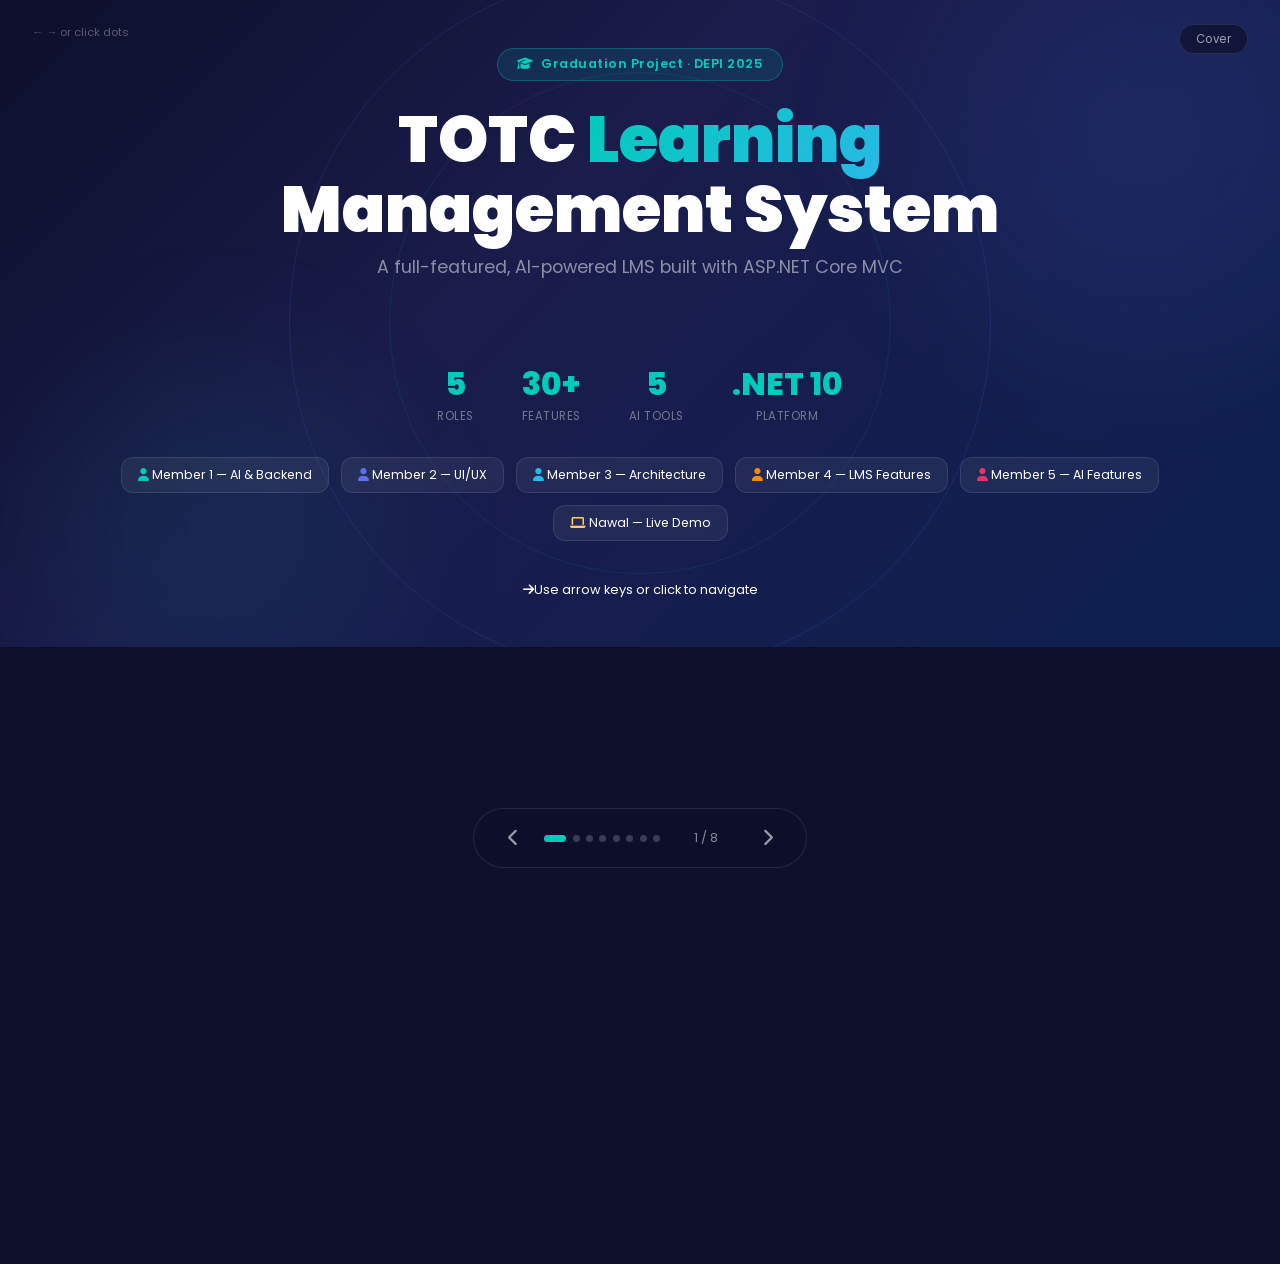
==== index.html @ dea3a1cc "renamed to index" ====
<!DOCTYPE html>
<html lang="en">

<head>
  <meta charset="UTF-8" />
  <meta name="viewport" content="width=device-width,initial-scale=1" />
  <title>TOTC LMS — Project Presentation</title>
  <link href="https://fonts.googleapis.com/css2?family=Poppins:wght@300;400;500;600;700;800;900&display=swap"
    rel="stylesheet" />
  <link rel="stylesheet" href="https://cdnjs.cloudflare.com/ajax/libs/font-awesome/6.5.0/css/all.min.css" />
  <link rel="stylesheet" href="./styles.css">
</head>

<body>

  <!-- Hint -->
  <div id="hint">← → or click dots</div>

  <!-- Slide label -->
  <div class="slide-label" id="slideLabel">Cover</div>

  <!-- Navigation -->
  <div id="nav">
    <button class="nav-btn" onclick="prev()"><i class="fas fa-chevron-left"></i></button>
    <div class="dot-nav" id="dots"></div>
    <span id="slideCounter">1 / 8</span>
    <button class="nav-btn" onclick="next()"><i class="fas fa-chevron-right"></i></button>
  </div>

  <!-- ════════════════════════════════════════════════════════════
     SLIDES
════════════════════════════════════════════════════════════ -->
  <div id="slides">

    <!-- ── SLIDE 0: COVER ── -->
    <div class="slide s-cover active" data-label="Cover">
      <div class="orb" style="width:400px;height:400px;background:rgba(91,114,238,.12);top:-10%;right:-5%"></div>
      <div class="orb" style="width:300px;height:300px;background:rgba(0,203,184,.08);bottom:-5%;left:5%"></div>
      <div style="position:relative;z-index:1;display:flex;flex-direction:column;align-items:center;padding:3rem">
        <div class="cover-badge anim"><i class="fas fa-graduation-cap"></i> Graduation Project · DEPI 2025</div>
        <div class="cover-title anim">TOTC <span>Learning</span><br>Management System</div>
        <div class="cover-sub anim">A full-featured, AI-powered LMS built with ASP.NET Core MVC</div>
        <div class="cover-stats anim">
          <div class="text-center">
            <div class="cstat-num">5</div>
            <div class="cstat-lbl">Roles</div>
          </div>
          <div class="text-center">
            <div class="cstat-num">30+</div>
            <div class="cstat-lbl">Features</div>
          </div>
          <div class="text-center">
            <div class="cstat-num">5</div>
            <div class="cstat-lbl">AI Tools</div>
          </div>
          <div class="text-center">
            <div class="cstat-num">.NET 10</div>
            <div class="cstat-lbl">Platform</div>
          </div>
        </div>
        <div class="cover-team anim" style="margin-top:2rem">
          <div class="team-pill"><i class="fas fa-user c-sec me-1"></i> Member 1 — AI & Backend</div>
          <div class="team-pill"><i class="fas fa-user c-pur me-1"></i> Member 2 — UI/UX</div>
          <div class="team-pill"><i class="fas fa-user c-blu me-1"></i> Member 3 — Architecture</div>
          <div class="team-pill"><i class="fas fa-user c-ora me-1"></i> Member 4 — LMS Features</div>
          <div class="team-pill"><i class="fas fa-user c-pink me-1"></i> Member 5 — AI Features</div>
          <div class="team-pill"><i class="fas fa-laptop c-yel me-1"></i> Nawal — Live Demo</div>
        </div>
        <div style="margin-top:2.5rem;display:flex;gap:1rem;align-items:center;opacity:.4;font-size:.8rem" class="anim">
          <span><i class="fas fa-arrow-right me-1"></i>Use arrow keys or click to navigate</span>
        </div>
      </div>
    </div>

    <!-- ── SLIDE 1: INTRODUCTION ── -->
    <div class="slide bg-s1" data-label="1 · Introduction">
      <div class="slide-inner">
        <div class="slide-header anim">
          <div class="slide-num">01</div>
          <div>
            <div class="slide-title">Introduction & Project Idea</div>
            <div style="font-size:.78rem;color:rgba(255,255,255,.4)">Problem · Goals · Users</div>
          </div>
          <div class="presenter-chip">Presenter: <span>Team Member 1</span></div>
        </div>

        <div class="g3-1" style="flex:1;align-items:start">
          <div style="display:flex;flex-direction:column;gap:1rem">
            <div class="card anim" style="border-left:3px solid var(--pink)">
              <div class="card-icon bg-pink"><i class="fas fa-exclamation-triangle c-pink"></i></div>
              <div class="card-title">The Problem</div>
              <div class="card-text">Schools lacked a unified platform connecting students, instructors, parents, and
                admins. Progress was tracked manually, communication was fragmented, and parents had no visibility.
              </div>
            </div>
            <div class="card anim" style="border-left:3px solid var(--secondary)">
              <div class="card-icon bg-sec"><i class="fas fa-lightbulb c-sec"></i></div>
              <div class="card-title">Our Solution — TOTC LMS</div>
              <div class="card-text">A full-featured LMS with 5 role-based dashboards, AI-powered tools, automated
                reporting, and real-time notifications — all in one platform.</div>
            </div>
            <div class="card anim" style="border-left:3px solid var(--purple)">
              <div class="card-icon bg-pur"><i class="fas fa-bullseye c-pur"></i></div>
              <div class="card-title">System Goals</div>
              <div class="card-text">Streamline course management · Enable AI-assisted learning · Keep parents informed
                · Automate weekly reports · Provide role-specific dashboards</div>
            </div>
          </div>
          <div style="display:flex;flex-direction:column;gap:.8rem">
            <div
              style="font-size:.82rem;font-weight:700;color:rgba(255,255,255,.5);text-transform:uppercase;letter-spacing:.5px;margin-bottom:.2rem"
              class="anim">System Roles</div>
            <div class="card anim" style="display:flex;align-items:center;gap:1rem;">
              <div
                style="width:42px;height:42px;border-radius:12px;background:rgba(225,52,104,.12);display:flex;align-items:center;justify-content:center;flex-shrink:0">
                <i class="fas fa-crown c-pink"></i>
              </div>
              <div>
                <div style="font-weight:700;font-size:.85rem">SuperAdmin</div>
                <div class="card-text" style="margin-top:2px">Full system control · User management · Configuration
                </div>
              </div>
            </div>
            <div class="card anim" style="display:flex;align-items:center;gap:1rem;">
              <div
                style="width:42px;height:42px;border-radius:12px;background:rgba(244,140,6,.12);display:flex;align-items:center;justify-content:center;flex-shrink:0">
                <i class="fas fa-user-shield c-ora"></i>
              </div>
              <div>
                <div style="font-weight:700;font-size:.85rem">Admin</div>
                <div class="card-text" style="margin-top:2px">Monitor activity · Manage users · Announce · Support
                  tickets</div>
              </div>
            </div>
            <div class="card anim" style="display:flex;align-items:center;gap:1rem;">
              <div
                style="width:42px;height:42px;border-radius:12px;background:rgba(91,114,238,.12);display:flex;align-items:center;justify-content:center;flex-shrink:0">
                <i class="fas fa-chalkboard-teacher c-pur"></i>
              </div>
              <div>
                <div style="font-weight:700;font-size:.85rem">Instructor</div>
                <div class="card-text" style="margin-top:2px">Create exams · Grade assignments · AI exam generator</div>
              </div>
            </div>
            <div class="card anim" style="display:flex;align-items:center;gap:1rem;">
              <div
                style="width:42px;height:42px;border-radius:12px;background:rgba(0,203,184,.12);display:flex;align-items:center;justify-content:center;flex-shrink:0">
                <i class="fas fa-user-graduate c-sec"></i>
              </div>
              <div>
                <div style="font-weight:700;font-size:.85rem">Student</div>
                <div class="card-text" style="margin-top:2px">Take exams · Submit assignments · AI chatbot · Study
                  planner</div>
              </div>
            </div>
            <div class="card anim" style="display:flex;align-items:center;gap:1rem;">
              <div
                style="width:42px;height:42px;border-radius:12px;background:rgba(41,185,231,.12);display:flex;align-items:center;justify-content:center;flex-shrink:0">
                <i class="fas fa-user-friends c-blu"></i>
              </div>
              <div>
                <div style="font-weight:700;font-size:.85rem">Parent</div>
                <div class="card-text" style="margin-top:2px">Monitor children · Weekly AI reports · View grades</div>
              </div>
            </div>
          </div>
        </div>
      </div>
    </div>

    <!-- ── SLIDE 2: FRONTEND & UI ── -->
    <div class="slide bg-s2" data-label="2 · Frontend & UI">
      <div class="slide-inner">
        <div class="slide-header anim">
          <div class="slide-num">02</div>
          <div>
            <div class="slide-title">Frontend & UI/UX</div>
            <div style="font-size:.78rem;color:rgba(255,255,255,.4)">Design System · Responsive · Animations</div>
          </div>
          <div class="presenter-chip">Presenter: <span>Team Member 2</span></div>
        </div>
        <div class="g3" style="flex:1;align-content:start">
          <!-- Color palette -->
          <div class="card anim">
            <div style="font-size:.78rem;font-weight:700;margin-bottom:.8rem;color:rgba(255,255,255,.6)">🎨 Color
              Palette</div>
            <div style="display:flex;flex-direction:column;gap:.4rem">
              <div style="display:flex;align-items:center;gap:.6rem">
                <div style="width:28px;height:28px;border-radius:7px;background:#2F327D"></div><span
                  style="font-size:.72rem">#2F327D — Primary</span>
              </div>
              <div style="display:flex;align-items:center;gap:.6rem">
                <div style="width:28px;height:28px;border-radius:7px;background:#00CBB8"></div><span
                  style="font-size:.72rem">#00CBB8 — Secondary</span>
              </div>
              <div style="display:flex;align-items:center;gap:.6rem">
                <div style="width:28px;height:28px;border-radius:7px;background:#5B72EE"></div><span
                  style="font-size:.72rem">#5B72EE — Purple</span>
              </div>
              <div style="display:flex;align-items:center;gap:.6rem">
                <div style="width:28px;height:28px;border-radius:7px;background:#E13468"></div><span
                  style="font-size:.72rem">#E13468 — Pink/Alert</span>
              </div>
              <div style="display:flex;align-items:center;gap:.6rem">
                <div style="width:28px;height:28px;border-radius:7px;background:#F48C06"></div><span
                  style="font-size:.72rem">#F48C06 — Orange</span>
              </div>
            </div>
          </div>
          <!-- Typography & Stack -->
          <div class="card anim">
            <div style="font-size:.78rem;font-weight:700;margin-bottom:.8rem;color:rgba(255,255,255,.6)">🔤 Typography &
              Stack</div>
            <div style="font-size:1.3rem;font-weight:800;margin-bottom:.5rem">Poppins</div>
            <div style="font-size:.72rem;color:rgba(255,255,255,.4);margin-bottom:1rem">300 · 400 · 600 · 700 · 800
            </div>
            <div style="display:flex;flex-wrap:wrap;gap:.4rem">
              <span
                style="background:rgba(91,114,238,.15);border:1px solid rgba(91,114,238,.3);border-radius:6px;padding:2px 8px;font-size:.68rem">Bootstrap
                5.3</span>
              <span
                style="background:rgba(0,203,184,.1);border:1px solid rgba(0,203,184,.2);border-radius:6px;padding:2px 8px;font-size:.68rem">Font
                Awesome 6</span>
              <span
                style="background:rgba(244,140,6,.1);border:1px solid rgba(244,140,6,.2);border-radius:6px;padding:2px 8px;font-size:.68rem">Chart.js</span>
              <span
                style="background:rgba(255,255,255,.06);border:1px solid rgba(255,255,255,.1);border-radius:6px;padding:2px 8px;font-size:.68rem">Razor
                Views</span>
              <span
                style="background:rgba(41,185,231,.1);border:1px solid rgba(41,185,231,.2);border-radius:6px;padding:2px 8px;font-size:.68rem">CSS
                Animations</span>
              <span
                style="background:rgba(225,52,104,.1);border:1px solid rgba(225,52,104,.2);border-radius:6px;padding:2px 8px;font-size:.68fn">IntersectionObserver</span>
            </div>
          </div>
          <!-- Pages -->
          <div class="card anim">
            <div style="font-size:.78rem;font-weight:700;margin-bottom:.8rem;color:rgba(255,255,255,.6)">📄 Public Pages
            </div>
            <div class="timeline">
              <div class="tl-item">
                <div class="tl-dot" style="background:var(--secondary);border-color:var(--secondary)"></div>
                <div class="tl-title" style="font-size:.78rem">Home Page</div>
                <div class="tl-text">Hero · Stats · Features · FAQ · Contact form</div>
              </div>
              <div class="tl-item">
                <div class="tl-dot" style="background:var(--purple);border-color:var(--purple)"></div>
                <div class="tl-title" style="font-size:.78rem">About Page</div>
                <div class="tl-text">Mission · Vision · Timeline · Services</div>
              </div>
              <div class="tl-item">
                <div class="tl-dot" style="background:var(--blue);border-color:var(--blue)"></div>
                <div class="tl-title" style="font-size:.78rem">Login / Register</div>
                <div class="tl-text">Forgot password · Role redirect</div>
              </div>
              <div class="tl-item" style="margin:0">
                <div class="tl-dot" style="background:var(--orange);border-color:var(--orange)"></div>
                <div class="tl-title" style="font-size:.78rem">5 Dashboards</div>
                <div class="tl-text">Per-role UI with sidebar + notifications</div>
              </div>
            </div>
          </div>
          <!-- Dashboard mockup -->
          <div class="card anim" style="grid-column:1/3">
            <div style="font-size:.78rem;font-weight:700;margin-bottom:.8rem;color:rgba(255,255,255,.6)">🖥️ Dashboard
              Components</div>
            <div style="display:flex;gap:.6rem;flex-wrap:wrap">
              <div class="dash-mock" style="width:220px">
                <div class="dash-mock-bar">
                  <div class="dash-dot" style="background:#E13468"></div>
                  <div class="dash-dot" style="background:#F48C06"></div>
                  <div class="dash-dot" style="background:#00CBB8"></div><span style="margin-left:.4rem">Student
                    Dashboard</span>
                </div>
                <div class="dash-body">
                  <div class="dash-sidebar">
                    <div class="dash-sitem act">🏠 Home</div>
                    <div class="dash-sitem">📚 Courses</div>
                    <div class="dash-sitem">📝 Exams</div>
                    <div class="dash-sitem">📋 Tasks</div>
                    <div class="dash-sitem">🤖 AI</div>
                  </div>
                  <div style="display:flex;flex-direction:column;gap:.4rem">
                    <div
                      style="background:linear-gradient(135deg,rgba(0,203,184,.2),rgba(41,185,231,.1));border-radius:7px;padding:.4rem .5rem">
                      <div style="font-size:.58rem;color:rgba(255,255,255,.5)">Overall Score</div>
                      <div style="font-size:.9rem;font-weight:800;color:var(--secondary)">78%</div>
                      <div class="prog-bar-wrap" style="margin-top:.3rem">
                        <div class="prog-bar" style="width:78%;background:var(--secondary)"></div>
                      </div>
                    </div>
                    <div style="display:grid;grid-template-columns:1fr 1fr;gap:.3rem">
                      <div style="background:rgba(91,114,238,.12);border-radius:6px;padding:.3rem;text-align:center">
                        <div style="font-size:.75rem;font-weight:700">3</div>
                        <div style="font-size:.52rem;color:rgba(255,255,255,.4)">Courses</div>
                      </div>
                      <div style="background:rgba(244,140,6,.1);border-radius:6px;padding:.3rem;text-align:center">
                        <div style="font-size:.75rem;font-weight:700">2</div>
                        <div style="font-size:.52rem;color:rgba(255,255,255,.4)">Due Soon</div>
                      </div>
                    </div>
                  </div>
                </div>
              </div>
              <div style="flex:1;display:flex;flex-direction:column;gap:.5rem;justify-content:center">
                <div style="font-size:.75rem;font-weight:600;margin-bottom:.3rem">Key UI Features</div>
                <div style="display:grid;grid-template-columns:1fr 1fr;gap:.4rem">
                  <div style="display:flex;align-items:center;gap:.4rem;font-size:.7rem"><i
                      class="fas fa-check-circle c-sec"></i> Notification Bell</div>
                  <div style="display:flex;align-items:center;gap:.4rem;font-size:.7rem"><i
                      class="fas fa-check-circle c-sec"></i> RTL Arabic Support</div>
                  <div style="display:flex;align-items:center;gap:.4rem;font-size:.7rem"><i
                      class="fas fa-check-circle c-sec"></i> Scroll Animations</div>
                  <div style="display:flex;align-items:center;gap:.4rem;font-size:.7rem"><i
                      class="fas fa-check-circle c-sec"></i> Mobile Responsive</div>
                  <div style="display:flex;align-items:center;gap:.4rem;font-size:.7rem"><i
                      class="fas fa-check-circle c-sec"></i> Counter Animations</div>
                  <div style="display:flex;align-items:center;gap:.4rem;font-size:.7rem"><i
                      class="fas fa-check-circle c-sec"></i> Bootstrap Modals</div>
                  <div style="display:flex;align-items:center;gap:.4rem;font-size:.7rem"><i
                      class="fas fa-check-circle c-sec"></i> Progress Bars</div>
                  <div style="display:flex;align-items:center;gap:.4rem;font-size:.7rem"><i
                      class="fas fa-check-circle c-sec"></i> Role-aware Layouts</div>
                </div>
              </div>
            </div>
          </div>
          <!-- Responsive -->
          <div class="card anim">
            <div style="font-size:.78rem;font-weight:700;margin-bottom:.6rem;color:rgba(255,255,255,.6)">📱 Responsive
              Design</div>
            <div style="display:flex;gap:.8rem;align-items:flex-end">
              <div style="text-align:center">
                <div
                  style="width:35px;height:60px;border:1.5px solid rgba(255,255,255,.2);border-radius:6px;margin:0 auto .3rem;background:rgba(255,255,255,.04)">
                </div>
                <div style="font-size:.65rem;color:rgba(255,255,255,.4)">Mobile</div>
              </div>
              <div style="text-align:center">
                <div
                  style="width:55px;height:42px;border:1.5px solid rgba(0,203,184,.4);border-radius:5px;margin:0 auto .3rem;background:rgba(0,203,184,.06)">
                </div>
                <div style="font-size:.65rem;color:var(--secondary)">Tablet ✓</div>
              </div>
              <div style="text-align:center">
                <div
                  style="width:80px;height:30px;border:1.5px solid rgba(91,114,238,.4);border-radius:4px;margin:0 auto .3rem;background:rgba(91,114,238,.06)">
                </div>
                <div style="font-size:.65rem;color:var(--purple)">Desktop ✓</div>
              </div>
              <div style="text-align:center">
                <div
                  style="width:95px;height:25px;border:1.5px solid rgba(244,140,6,.4);border-radius:4px;margin:0 auto .3rem;background:rgba(244,140,6,.06)">
                </div>
                <div style="font-size:.65rem;color:var(--orange)">Projector ✓</div>
              </div>
            </div>
          </div>
        </div>
      </div>
    </div>

    <!-- ── SLIDE 3: ARCHITECTURE ── -->
    <div class="slide bg-s3" data-label="3 · Architecture">
      <div class="slide-inner">
        <div class="slide-header anim">
          <div class="slide-num">03</div>
          <div>
            <div class="slide-title">Backend & MVC Architecture</div>
            <div style="font-size:.78rem;color:rgba(255,255,255,.4)">ASP.NET Core · Areas · Repositories · Auth</div>
          </div>
          <div class="presenter-chip">Presenter: <span>Team Member 3</span></div>
        </div>
        <div class="g3" style="flex:1;align-content:start;gap:.8rem">
          <!-- Tech stack -->
          <div class="card anim">
            <div style="font-size:.78rem;font-weight:700;margin-bottom:.8rem;color:rgba(255,255,255,.6)">⚙️ Technology
              Stack</div>
            <div style="display:flex;flex-direction:column;gap:.45rem">
              <div style="display:flex;justify-content:space-between;align-items:center;font-size:.75rem"><span><i
                    class="fas fa-code c-pur me-1"></i> ASP.NET Core MVC</span><span
                  style="color:var(--secondary);font-weight:700">.NET 10</span></div>
              <div style="display:flex;justify-content:space-between;align-items:center;font-size:.75rem"><span><i
                    class="fas fa-database c-blu me-1"></i> SQL Server + EF Core</span><span
                  style="color:var(--secondary);font-weight:700">Code First</span></div>
              <div style="display:flex;justify-content:space-between;align-items:center;font-size:.75rem"><span><i
                    class="fas fa-leaf c-sec me-1"></i> MongoDB Atlas</span><span
                  style="color:var(--secondary);font-weight:700">AI Storage</span></div>
              <div style="display:flex;justify-content:space-between;align-items:center;font-size:.75rem"><span><i
                    class="fas fa-user-lock c-pink me-1"></i> ASP.NET Identity</span><span
                  style="color:var(--secondary);font-weight:700">Auth</span></div>
              <div style="display:flex;justify-content:space-between;align-items:center;font-size:.75rem"><span><i
                    class="fas fa-envelope c-ora me-1"></i> MailKit (Gmail)</span><span
                  style="color:var(--secondary);font-weight:700">SMTP</span></div>
              <div style="display:flex;justify-content:space-between;align-items:center;font-size:.75rem"><span><i
                    class="fas fa-robot c-sec me-1"></i> GitHub Models</span><span
                  style="color:var(--secondary);font-weight:700">GPT-4o-mini</span></div>
              <div style="display:flex;justify-content:space-between;align-items:center;font-size:.75rem"><span><i
                    class="fas fa-project-diagram c-pur me-1"></i> n8n Automation</span><span
                  style="color:var(--secondary);font-weight:700">Workflows</span></div>
            </div>
          </div>
          <!-- Areas structure -->
          <div class="card anim">
            <div style="font-size:.78rem;font-weight:700;margin-bottom:.8rem;color:rgba(255,255,255,.6)">📁 Areas
              Structure</div>
            <div class="code-block" style="font-size:.66rem">
              <span class="code-class">LMSProject/</span>
              ├── <span class="code-keyword">Areas/</span>
              │ ├── <span class="code-class">Admin/</span> Controllers · Views · VMs
              │ ├── <span class="code-class">Instructor/</span> Controllers · Views · VMs
              │ ├── <span class="code-class">Student/</span> Controllers · Views · VMs
              │ ├── <span class="code-class">Parent/</span> Controllers · Views · VMs
              │ └── <span class="code-class">SuperAdmin/</span> Controllers · Views · VMs
              ├── <span class="code-keyword">AI/Services/</span>
              │ ├── GithubAiService.cs
              │ ├── AiChatService.cs
              │ └── WeeklyReportService.cs
              ├── <span class="code-keyword">MLSCore/</span> Models · Interfaces
              └── <span class="code-keyword">MLSEF/</span> DbContext · Repositories
            </div>
          </div>
          <!-- Pattern -->
          <div class="card anim">
            <div style="font-size:.78rem;font-weight:700;margin-bottom:.8rem;color:rgba(255,255,255,.6)">🏗️ Design
              Patterns</div>
            <div style="display:flex;flex-direction:column;gap:.5rem">
              <div class="flow-row">
                <div class="flow-node" style="background:rgba(91,114,238,.15);border-color:rgba(91,114,238,.3)">
                  Controller</div>
                <div class="flow-arrow">→</div>
                <div class="flow-node">Unit of Work</div>
                <div class="flow-arrow">→</div>
                <div class="flow-node" style="background:rgba(0,203,184,.1);border-color:rgba(0,203,184,.25)">Repository
                </div>
                <div class="flow-arrow">→</div>
                <div class="flow-node">DB</div>
              </div>
              <div style="font-size:.72rem;color:rgba(255,255,255,.4);margin:.3rem 0">Architecture Layers:</div>
              <div style="display:grid;grid-template-columns:1fr 1fr;gap:.4rem">
                <div style="background:rgba(255,255,255,.04);border-radius:8px;padding:.4rem .6rem;font-size:.7rem"><i
                    class="fas fa-layer-group c-pur me-1"></i> Repository Pattern</div>
                <div style="background:rgba(255,255,255,.04);border-radius:8px;padding:.4rem .6rem;font-size:.7rem"><i
                    class="fas fa-sync c-sec me-1"></i> Unit of Work</div>
                <div style="background:rgba(255,255,255,.04);border-radius:8px;padding:.4rem .6rem;font-size:.7rem"><i
                    class="fas fa-exchange-alt c-blu me-1"></i> AutoMapper</div>
                <div style="background:rgba(255,255,255,.04);border-radius:8px;padding:.4rem .6rem;font-size:.7rem"><i
                    class="fas fa-bolt c-ora me-1"></i> Dependency Injection</div>
              </div>
            </div>
          </div>
          <!-- Auth flow -->
          <div class="card anim" style="grid-column:1/3">
            <div style="font-size:.78rem;font-weight:700;margin-bottom:.7rem;color:rgba(255,255,255,.6)">🔐
              Authentication & Authorization Flow</div>
            <div class="flow-row" style="gap:.6rem">
              <div class="flow-node" style="background:rgba(225,52,104,.1);border-color:rgba(225,52,104,.25)"><i
                  class="fas fa-user me-1 c-pink"></i>User Login</div>
              <div class="flow-arrow"><i class="fas fa-arrow-right"></i></div>
              <div class="flow-node"><i class="fas fa-check me-1 c-sec"></i>Identity Auth</div>
              <div class="flow-arrow"><i class="fas fa-arrow-right"></i></div>
              <div class="flow-node" style="background:rgba(91,114,238,.1);border-color:rgba(91,114,238,.25)"><i
                  class="fas fa-tag me-1 c-pur"></i>Role Assigned</div>
              <div class="flow-arrow"><i class="fas fa-arrow-right"></i></div>
              <div class="flow-node" style="background:rgba(0,203,184,.1);border-color:rgba(0,203,184,.25)"><i
                  class="fas fa-door-open me-1 c-sec"></i>Dashboard Redirect</div>
              <div class="flow-arrow"><i class="fas fa-arrow-right"></i></div>
              <div class="flow-node"><i class="fas fa-shield-alt me-1 c-ora"></i>[Authorize(Roles)]</div>
            </div>
            <div style="margin-top:.8rem;display:flex;gap:.5rem;flex-wrap:wrap">
              <span style="font-size:.7rem;color:rgba(255,255,255,.4)">Protected by:</span>
              <span class="role-badge bg-pink" style="font-size:.65rem"><i
                  class="fas fa-crown c-pink me-1"></i>SuperAdmin</span>
              <span class="role-badge bg-ora" style="font-size:.65rem"><i
                  class="fas fa-user-shield c-ora me-1"></i>Admin</span>
              <span class="role-badge bg-pur" style="font-size:.65rem"><i
                  class="fas fa-chalkboard-teacher c-pur me-1"></i>Instructor</span>
              <span class="role-badge bg-sec" style="font-size:.65rem"><i
                  class="fas fa-graduation-cap c-sec me-1"></i>Student</span>
              <span class="role-badge bg-blu" style="font-size:.65rem"><i
                  class="fas fa-user-friends c-blu me-1"></i>Parent</span>
            </div>
          </div>
          <!-- DB -->
          <div class="card anim">
            <div style="font-size:.78rem;font-weight:700;margin-bottom:.7rem;color:rgba(255,255,255,.6)">🗄️ Key DB
              Entities</div>
            <div style="display:grid;grid-template-columns:1fr 1fr;gap:.35rem">
              <div style="font-size:.68rem;padding:.25rem .5rem;background:rgba(255,255,255,.04);border-radius:6px">
                TbStudent</div>
              <div style="font-size:.68rem;padding:.25rem .5rem;background:rgba(255,255,255,.04);border-radius:6px">
                TbCourse</div>
              <div style="font-size:.68rem;padding:.25rem .5rem;background:rgba(255,255,255,.04);border-radius:6px">
                TbTest / TbQuestion</div>
              <div style="font-size:.68rem;padding:.25rem .5rem;background:rgba(255,255,255,.04);border-radius:6px">
                TbAssignment</div>
              <div style="font-size:.68rem;padding:.25rem .5rem;background:rgba(255,255,255,.04);border-radius:6px">
                TbTicket</div>
              <div style="font-size:.68rem;padding:.25rem .5rem;background:rgba(255,255,255,.04);border-radius:6px">
                TbParent</div>
              <div style="font-size:.68rem;padding:.25rem .5rem;background:rgba(255,255,255,.04);border-radius:6px">
                TbContactForm</div>
              <div style="font-size:.68rem;padding:.25rem .5rem;background:rgba(255,255,255,.04);border-radius:6px">
                TbAnnouncement</div>
            </div>
          </div>
        </div>
      </div>
    </div>

    <!-- ── SLIDE 4: CORE FEATURES ── -->
    <div class="slide bg-s4" data-label="4 · Core Features">
      <div class="slide-inner">
        <div class="slide-header anim">
          <div class="slide-num">04</div>
          <div>
            <div class="slide-title">Core LMS Features</div>
            <div style="font-size:.78rem;color:rgba(255,255,255,.4)">Courses · Exams · Assignments · Tickets ·
              Notifications</div>
          </div>
          <div class="presenter-chip">Presenter: <span>Team Member 4</span></div>
        </div>
        <div style="flex:1;display:grid;grid-template-columns:1.2fr 1fr;gap:1rem;align-content:start">
          <div style="display:flex;flex-direction:column;gap:.7rem">
            <div class="g2 anim">
              <div class="card" style="border-top:3px solid var(--secondary)">
                <div class="card-icon bg-sec"><i class="fas fa-book-open c-sec"></i></div>
                <div class="card-title">Course Management</div>
                <div class="card-text">Create courses · Assign instructors · Enroll students · Upload materials
                  (PDF/video/docs)</div>
              </div>
              <div class="card" style="border-top:3px solid var(--purple)">
                <div class="card-icon bg-pur"><i class="fas fa-file-alt c-pur"></i></div>
                <div class="card-title">Exam System</div>
                <div class="card-text">Timed MCQ + text exams · Auto-grading · Tab-lock · Randomized questions · Instant
                  results</div>
              </div>
              <div class="card" style="border-top:3px solid var(--orange)">
                <div class="card-icon bg-ora"><i class="fas fa-tasks c-ora"></i></div>
                <div class="card-title">Assignments</div>
                <div class="card-text">File & text submissions · Late tracking · Instructor grading · Score & feedback
                </div>
              </div>
              <div class="card" style="border-top:3px solid var(--blue)">
                <div class="card-icon bg-blu"><i class="fas fa-bell c-blu"></i></div>
                <div class="card-title">Notifications</div>
                <div class="card-text">Real-time bell · Role-aware · Unread badges · Sidebar counters per section</div>
              </div>
            </div>
            <div class="card anim" style="border-left:3px solid var(--pink)">
              <div style="font-size:.78rem;font-weight:700;margin-bottom:.6rem;color:rgba(255,255,255,.6)">🎫 Ticketing
                System</div>
              <div class="flow-row">
                <div class="flow-node" style="background:rgba(0,203,184,.1)"><i class="fas fa-user c-sec me-1"></i>User
                  creates ticket</div>
                <div class="flow-arrow">→</div>
                <div class="flow-node"><i class="fas fa-user-shield c-ora me-1"></i>Admin reviews</div>
                <div class="flow-arrow">→</div>
                <div class="flow-node" style="background:rgba(225,52,104,.1)"><i
                    class="fas fa-forward c-pink me-1"></i>Escalate to SA</div>
                <div class="flow-arrow">→</div>
                <div class="flow-node" style="background:rgba(91,114,238,.1)"><i
                    class="fas fa-check c-pur me-1"></i>Resolved</div>
              </div>
            </div>
          </div>
          <div style="display:flex;flex-direction:column;gap:.7rem">
            <!-- Exam flow -->
            <div class="card anim">
              <div style="font-size:.78rem;font-weight:700;margin-bottom:.7rem;color:rgba(255,255,255,.6)">📝 Student
                Exam Flow</div>
              <div class="timeline">
                <div class="tl-item">
                  <div class="tl-dot" style="background:var(--secondary);border-color:var(--secondary)"></div>
                  <div class="tl-title" style="font-size:.75rem">Access exam from dashboard</div>
                </div>
                <div class="tl-item">
                  <div class="tl-dot" style="background:var(--purple);border-color:var(--purple)"></div>
                  <div class="tl-title" style="font-size:.75rem">Timer starts — tab lock enabled</div>
                </div>
                <div class="tl-item">
                  <div class="tl-dot" style="background:var(--blue);border-color:var(--blue)"></div>
                  <div class="tl-title" style="font-size:.75rem">Answer MCQ + text questions</div>
                </div>
                <div class="tl-item">
                  <div class="tl-dot" style="background:var(--orange);border-color:var(--orange)"></div>
                  <div class="tl-title" style="font-size:.75rem">Confirm submit (modal)</div>
                </div>
                <div class="tl-item" style="margin:0">
                  <div class="tl-dot" style="background:var(--secondary);border-color:var(--secondary)"></div>
                  <div class="tl-title" style="font-size:.75rem">Auto-graded · Result shown instantly</div>
                </div>
              </div>
            </div>
            <!-- Stats -->
            <div class="card anim">
              <div style="font-size:.78rem;font-weight:700;margin-bottom:.7rem;color:rgba(255,255,255,.6)">📊 Platform
                Statistics</div>
              <div class="g2" style="gap:.5rem">
                <div class="stat-card">
                  <div class="stat-num c-sec">5</div>
                  <div class="stat-lbl">Dashboards</div>
                </div>
                <div class="stat-card">
                  <div class="stat-num c-pur">30+</div>
                  <div class="stat-lbl">Features</div>
                </div>
                <div class="stat-card">
                  <div class="stat-num c-blu">15+</div>
                  <div class="stat-lbl">DB Tables</div>
                </div>
                <div class="stat-card">
                  <div class="stat-num c-ora">100%</div>
                  <div class="stat-lbl">Role Protected</div>
                </div>
              </div>
            </div>
            <!-- Parent monitoring -->
            <div class="card anim" style="border-left:3px solid var(--blue)">
              <div style="font-size:.78rem;font-weight:700;margin-bottom:.5rem;color:rgba(255,255,255,.6)">👨‍👩‍👧
                Parent Monitoring</div>
              <div style="font-size:.73rem;color:rgba(255,255,255,.5);line-height:1.7">
                <i class="fas fa-check c-sec me-1"></i>View children's scores & grades<br>
                <i class="fas fa-check c-sec me-1"></i>Track assignment submission status<br>
                <i class="fas fa-check c-sec me-1"></i>See upcoming deadlines<br>
                <i class="fas fa-check c-sec me-1"></i>Weekly AI-analyzed email report<br>
                <i class="fas fa-check c-sec me-1"></i>Submit support tickets
              </div>
            </div>
          </div>
        </div>
      </div>
    </div>

    <!-- ── SLIDE 5: AI FEATURES ── -->
    <div class="slide bg-s5" data-label="5 · AI Features">
      <div class="slide-inner">
        <div class="slide-header anim">
          <div class="slide-num">05</div>
          <div>
            <div class="slide-title">AI Features & Automations</div>
            <div style="font-size:.78rem;color:rgba(255,255,255,.4)">GPT-4o-mini · n8n · Mistral · MongoDB</div>
          </div>
          <div class="presenter-chip">Presenter: <span>Team Member 5</span></div>
        </div>
        <div class="g3" style="flex:1;align-content:start;gap:.8rem">
          <div class="card anim" style="border-top:3px solid var(--secondary)">
            <div class="card-icon bg-sec"><i class="fas fa-robot c-sec"></i></div>
            <div class="card-title">AI Study Planner</div>
            <div class="card-text">Fetches student's real enrolled courses, upcoming exams & pending assignments from
              DB. GPT-4o-mini generates a personalized 7-day plan. Never invents subjects.</div>
            <div style="margin-top:.6rem;font-size:.68rem;color:var(--secondary)">GitHub Models API · No file needed
            </div>
          </div>
          <div class="card anim" style="border-top:3px solid var(--purple)">
            <div class="card-icon bg-pur"><i class="fas fa-magic c-pur"></i></div>
            <div class="card-title">AI Exam Generator</div>
            <div class="card-text">Instructor uploads PDF/DOCX → n8n extracts text → Mistral AI generates MCQ +
              True/False questions with correct answers formatted cleanly.</div>
            <div style="margin-top:.6rem;font-size:.68rem;color:var(--purple)">n8n · Mistral Cloud · multipart/form-data
            </div>
          </div>
          <div class="card anim" style="border-top:3px solid var(--blue)">
            <div class="card-icon bg-blu"><i class="fas fa-comments c-blu"></i></div>
            <div class="card-title">AI Chatbot (RAG)</div>
            <div class="card-text">Student uploads study material → file sent to n8n webhook → Mistral AI answers
              questions based ONLY on the uploaded document context.</div>
            <div style="margin-top:.6rem;font-size:.68rem;color:var(--blue)">n8n · Extract from File · Per-request</div>
          </div>
          <!-- AI Architecture -->
          <div class="card anim" style="grid-column:1/3">
            <div style="font-size:.78rem;font-weight:700;margin-bottom:.8rem;color:rgba(255,255,255,.6)">🏗️ AI
              Architecture</div>
            <div style="display:flex;flex-direction:column;gap:.6rem">
              <div>
                <div style="font-size:.7rem;color:rgba(255,255,255,.4);margin-bottom:.3rem">Text-only features (Study
                  Planner, Parent Reports):</div>
                <div class="flow-row">
                  <div class="flow-node" style="background:rgba(0,203,184,.1)">LMS Controller</div>
                  <div class="flow-arrow">→</div>
                  <div class="flow-node">GithubAiService</div>
                  <div class="flow-arrow">→</div>
                  <div class="flow-node" style="background:rgba(91,114,238,.15)">GPT-4o-mini API</div>
                  <div class="flow-arrow">→</div>
                  <div class="flow-node" style="background:rgba(0,203,184,.1)">Response → View</div>
                </div>
              </div>
              <div>
                <div style="font-size:.7rem;color:rgba(255,255,255,.4);margin-bottom:.3rem">File-based features
                  (Chatbot, Exam Generator):</div>
                <div class="flow-row">
                  <div class="flow-node" style="background:rgba(225,52,104,.1)">Browser (file)</div>
                  <div class="flow-arrow">→</div>
                  <div class="flow-node">AiProxyController</div>
                  <div class="flow-arrow">→</div>
                  <div class="flow-node" style="background:rgba(244,140,6,.1)">n8n Webhook</div>
                  <div class="flow-arrow">→</div>
                  <div class="flow-node">Extract PDF</div>
                  <div class="flow-arrow">→</div>
                  <div class="flow-node" style="background:rgba(91,114,238,.15)">Mistral AI</div>
                  <div class="flow-arrow">→</div>
                  <div class="flow-node" style="background:rgba(0,203,184,.1)">Response</div>
                </div>
              </div>
            </div>
          </div>
          <!-- n8n + Parent report -->
          <div class="card anim">
            <div style="font-size:.78rem;font-weight:700;margin-bottom:.6rem;color:rgba(255,255,255,.6)">⚙️ n8n
              Automation</div>
            <div class="timeline">
              <div class="tl-item">
                <div class="tl-dot" style="background:var(--orange);border-color:var(--orange)"></div>
                <div class="tl-title" style="font-size:.73rem">Schedule — Every Friday 8AM</div>
              </div>
              <div class="tl-item">
                <div class="tl-dot" style="background:var(--secondary);border-color:var(--secondary)"></div>
                <div class="tl-title" style="font-size:.73rem">Trigger LMS → Send Reports</div>
              </div>
              <div class="tl-item">
                <div class="tl-dot" style="background:var(--purple);border-color:var(--purple)"></div>
                <div class="tl-title" style="font-size:.73rem">AI Analysis per Child</div>
              </div>
              <div class="tl-item" style="margin:0">
                <div class="tl-dot" style="background:var(--blue);border-color:var(--blue)"></div>
                <div class="tl-title" style="font-size:.73rem">Styled HTML Email → Parent</div>
              </div>
            </div>
          </div>
          <div class="card anim">
            <div style="font-size:.78rem;font-weight:700;margin-bottom:.6rem;color:rgba(255,255,255,.6)">📊 AI Parent
              Report</div>
            <div style="font-size:.73rem;color:rgba(255,255,255,.5);line-height:1.8">
              <i class="fas fa-check c-sec me-1"></i>Fetches real DB data (scores, assignments)<br>
              <i class="fas fa-check c-sec me-1"></i>Compares submitted vs published work<br>
              <i class="fas fa-check c-sec me-1"></i>AI writes plain-language summary<br>
              <i class="fas fa-check c-sec me-1"></i>Never flags issues if no work published<br>
              <i class="fas fa-check c-sec me-1"></i>Warm, supportive tone for parents
            </div>
          </div>
        </div>
      </div>
    </div>

    <!-- ── SLIDE 6: LIVE DEMO ── -->
    <div class="slide" style="background:linear-gradient(160deg,#0d0f2b,#0a1a0f)" data-label="6 · Live Demo">
      <div class="slide-inner">
        <div class="slide-header anim">
          <div class="slide-num"
            style="background:linear-gradient(135deg,var(--orange),var(--yellow));-webkit-background-clip:text;-webkit-text-fill-color:transparent">
            06</div>
          <div>
            <div class="slide-title">Live Demo & Testing</div>
            <div style="font-size:.78rem;color:rgba(255,255,255,.4)">Authentication · Workflows · AI · Real-time</div>
          </div>
          <div class="presenter-chip">Presenter: <span>Team Member 6</span></div>
        </div>
        <div class="g2" style="flex:1;align-content:start;gap:1rem">
          <div style="display:flex;flex-direction:column;gap:.75rem">
            <div class="card anim" style="border-left:3px solid var(--secondary)">
              <div style="font-size:.78rem;font-weight:700;margin-bottom:.6rem;color:rgba(255,255,255,.6)">🔐 Demo
                Sequence</div>
              <div class="timeline">
                <div class="tl-item">
                  <div class="tl-dot" style="background:var(--secondary);border-color:var(--secondary)"></div>
                  <div class="tl-title" style="font-size:.75rem">1. Login as SuperAdmin → user management</div>
                </div>
                <div class="tl-item">
                  <div class="tl-dot" style="background:var(--orange);border-color:var(--orange)"></div>
                  <div class="tl-title" style="font-size:.75rem">2. Login as Admin → course · announcements</div>
                </div>
                <div class="tl-item">
                  <div class="tl-dot" style="background:var(--purple);border-color:var(--purple)"></div>
                  <div class="tl-title" style="font-size:.75rem">3. Login as Instructor → AI exam generator</div>
                </div>
                <div class="tl-item">
                  <div class="tl-dot" style="background:var(--blue);border-color:var(--blue)"></div>
                  <div class="tl-title" style="font-size:.75rem">4. Login as Student → take exam + AI planner</div>
                </div>
                <div class="tl-item" style="margin:0">
                  <div class="tl-dot" style="background:var(--secondary);border-color:var(--secondary)"></div>
                  <div class="tl-title" style="font-size:.75rem">5. Login as Parent → view child's report</div>
                </div>
              </div>
            </div>
            <div class="card anim" style="border-left:3px solid var(--orange)">
              <div style="font-size:.78rem;font-weight:700;margin-bottom:.6rem;color:rgba(255,255,255,.6)">🤖 AI Demo
                Points</div>
              <div style="font-size:.73rem;color:rgba(255,255,255,.5);line-height:1.9">
                <i class="fas fa-circle c-ora me-1" style="font-size:.5rem"></i> Study Planner — show personalized plan
                from DB<br>
                <i class="fas fa-circle c-ora me-1" style="font-size:.5rem"></i> Exam Generator — upload PDF → get
                questions<br>
                <i class="fas fa-circle c-ora me-1" style="font-size:.5rem"></i> Parent Report — AI narrative
                analysis<br>
                <i class="fas fa-circle c-ora me-1" style="font-size:.5rem"></i> Forgot Password — email with temp
                password
              </div>
            </div>
          </div>
          <div style="display:flex;flex-direction:column;gap:.75rem">
            <div class="card anim" style="border-left:3px solid var(--purple)">
              <div style="font-size:.78rem;font-weight:700;margin-bottom:.6rem;color:rgba(255,255,255,.6)">✅ What to
                Show</div>
              <div style="display:grid;grid-template-columns:1fr 1fr;gap:.35rem">
                <div style="font-size:.7rem;display:flex;gap:.3rem;align-items:center"><i
                    class="fas fa-check-circle c-sec"></i> Role-based login</div>
                <div style="font-size:.7rem;display:flex;gap:.3rem;align-items:center"><i
                    class="fas fa-check-circle c-sec"></i> Exam taking</div>
                <div style="font-size:.7rem;display:flex;gap:.3rem;align-items:center"><i
                    class="fas fa-check-circle c-sec"></i> Assignment submit</div>
                <div style="font-size:.7rem;display:flex;gap:.3rem;align-items:center"><i
                    class="fas fa-check-circle c-sec"></i> AI study planner</div>
                <div style="font-size:.7rem;display:flex;gap:.3rem;align-items:center"><i
                    class="fas fa-check-circle c-sec"></i> Notification bell</div>
                <div style="font-size:.7rem;display:flex;gap:.3rem;align-items:center"><i
                    class="fas fa-check-circle c-sec"></i> Ticket system</div>
                <div style="font-size:.7rem;display:flex;gap:.3rem;align-items:center"><i
                    class="fas fa-check-circle c-sec"></i> Parent report</div>
                <div style="font-size:.7rem;display:flex;gap:.3rem;align-items:center"><i
                    class="fas fa-check-circle c-sec"></i> Contact form → SA</div>
                <div style="font-size:.7rem;display:flex;gap:.3rem;align-items:center"><i
                    class="fas fa-check-circle c-sec"></i> Arabic / English</div>
                <div style="font-size:.7rem;display:flex;gap:.3rem;align-items:center"><i
                    class="fas fa-check-circle c-sec"></i> Email sending</div>
              </div>
            </div>
            <div class="card anim" style="background:rgba(0,203,184,.06);border:1px solid rgba(0,203,184,.2)">
              <div style="font-size:.78rem;font-weight:700;margin-bottom:.5rem;color:var(--secondary)">⚡ Quick Access
                Credentials</div>
              <div class="code-block" style="font-size:.68rem">
                <span class="code-comment">// SuperAdmin</span>
                Email: <span class="code-string">superadmin@totc.com</span>

                <span class="code-comment">// Admin</span>
                Email: <span class="code-string">admin@totc.com</span>

                <span class="code-comment">// Instructor</span>
                Email: <span class="code-string">instructor@totc.com</span>

                <span class="code-comment">// Student</span>
                Email: <span class="code-string">student@totc.com</span>

                <span class="code-comment">// Parent</span>
                Email: <span class="code-string">parent@totc.com</span>
              </div>
            </div>
          </div>
        </div>
      </div>
    </div>

    <!-- ── SLIDE 7: CLOSING ── -->
    <div class="slide s-cover" data-label="Thank You">
      <div class="orb" style="width:500px;height:500px;background:rgba(0,203,184,.07);top:-15%;left:-10%"></div>
      <div class="orb" style="width:350px;height:350px;background:rgba(225,52,104,.06);bottom:-5%;right:-5%"></div>
      <div
        style="position:relative;z-index:1;display:flex;flex-direction:column;align-items:center;text-align:center;padding:3rem">
        <div class="cover-badge anim"><i class="fas fa-heart" style="color:var(--pink)"></i> Built with passion</div>
        <div class="cover-title anim" style="font-size:clamp(2rem,4vw,3.5rem)">Thank You <span>🎓</span></div>
        <div class="cover-sub anim" style="max-width:600px;margin:1rem auto">TOTC LMS — A complete, AI-powered learning
          management system built as a graduation project for DEPI 2025</div>

        <div class="g4 anim" style="margin:2rem 0;gap:.75rem;max-width:700px">
          <div class="stat-card">
            <div class="stat-num c-sec">5</div>
            <div class="stat-lbl">Roles</div>
          </div>
          <div class="stat-card">
            <div class="stat-num c-pur">30+</div>
            <div class="stat-lbl">Features</div>
          </div>
          <div class="stat-card">
            <div class="stat-num c-blu">5</div>
            <div class="stat-lbl">AI Tools</div>
          </div>
          <div class="stat-card">
            <div class="stat-num c-ora">n8n</div>
            <div class="stat-lbl">Automation</div>
          </div>
        </div>

        <div style="display:flex;flex-wrap:wrap;justify-content:center;gap:.5rem;max-width:700px;margin-bottom:2rem"
          class="anim">
          <span
            style="background:rgba(255,255,255,.06);border:1px solid rgba(255,255,255,.1);border-radius:8px;padding:.3rem .8rem;font-size:.72rem">ASP.NET
            Core MVC .NET 10</span>
          <span
            style="background:rgba(255,255,255,.06);border:1px solid rgba(255,255,255,.1);border-radius:8px;padding:.3rem .8rem;font-size:.72rem">Entity
            Framework Core</span>
          <span
            style="background:rgba(255,255,255,.06);border:1px solid rgba(255,255,255,.1);border-radius:8px;padding:.3rem .8rem;font-size:.72rem">SQL
            Server + MongoDB</span>
          <span
            style="background:rgba(255,255,255,.06);border:1px solid rgba(255,255,255,.1);border-radius:8px;padding:.3rem .8rem;font-size:.72rem">GitHub
            Models GPT-4o-mini</span>
          <span
            style="background:rgba(255,255,255,.06);border:1px solid rgba(255,255,255,.1);border-radius:8px;padding:.3rem .8rem;font-size:.72rem">n8n
            + Mistral AI</span>
          <span
            style="background:rgba(255,255,255,.06);border:1px solid rgba(255,255,255,.1);border-radius:8px;padding:.3rem .8rem;font-size:.72rem">Bootstrap
            5 + Poppins</span>
          <span
            style="background:rgba(255,255,255,.06);border:1px solid rgba(255,255,255,.1);border-radius:8px;padding:.3rem .8rem;font-size:.72rem">MailKit
            + Gmail SMTP</span>
          <span
            style="background:rgba(255,255,255,.06);border:1px solid rgba(255,255,255,.1);border-radius:8px;padding:.3rem .8rem;font-size:.72rem">Repository
            + Unit of Work</span>
        </div>
        <div class="anim" style="color:rgba(255,255,255,.3);font-size:.78rem">
          <i class="fab fa-github me-2"></i>github.com/nawal-ali/DEPI_GP_LMS
        </div>
      </div>
    </div>

  </div><!-- /slides -->

  <script>
    var slides = document.querySelectorAll('.slide');
    var dotsEl = document.getElementById('dots');
    var counterEl = document.getElementById('slideCounter');
    var labelEl = document.getElementById('slideLabel');
    var current = 0;
    var labels = Array.from(slides).map(s => s.dataset.label || '');

    // Build dots
    slides.forEach(function (_, i) {
      var d = document.createElement('div');
      d.className = 'dot' + (i === 0 ? ' active' : '');
      d.onclick = function () { goTo(i); };
      dotsEl.appendChild(d);
    });

    function updateDots() {
      document.querySelectorAll('.dot').forEach(function (d, i) {
        d.classList.toggle('active', i === current);
      });
      counterEl.textContent = (current + 1) + ' / ' + slides.length;
      labelEl.textContent = labels[current];
    }

    function goTo(n) {
      if (n < 0 || n >= slides.length || n === current) return;
      var dir = n > current ? 'exit-up' : 'exit-down';
      slides[current].classList.add(dir);
      slides[current].classList.remove('active');
      setTimeout(function () { slides[current - dir === 'exit-up' ? 0 : -1]; }, 600);
      // Clean up
      var prev = current;
      setTimeout(function () { slides[prev].classList.remove('exit-up', 'exit-down'); }, 700);
      current = n;
      slides[current].classList.add('active');

      // Trigger progress bars
      setTimeout(function () {
        slides[current].querySelectorAll('.prog-bar').forEach(function (b) {
          var w = b.style.width; b.style.width = '0';
          requestAnimationFrame(function () { b.style.width = w; });
        });
      }, 300);
      updateDots();
    }

    function next() { goTo(current + 1); }
    function prev() { goTo(current - 1); }

    document.addEventListener('keydown', function (e) {
      if (e.key === 'ArrowRight' || e.key === 'ArrowDown') next();
      if (e.key === 'ArrowLeft' || e.key === 'ArrowUp') prev();
    });

    // Touch swipe
    var sx = 0, sy = 0;
    document.addEventListener('touchstart', function (e) { sx = e.touches[0].clientX; sy = e.touches[0].clientY; });
    document.addEventListener('touchend', function (e) {
      var dx = sx - e.changedTouches[0].clientX, dy = sy - e.changedTouches[0].clientY;
      if (Math.abs(dx) > Math.abs(dy)) { if (dx > 50) next(); else if (dx < -50) prev(); }
    });

    updateDots();
  </script>
</body>

</html>
---- styles.css ----
:root{
  --primary:#2F327D; --secondary:#00CBB8; --purple:#5B72EE;
  --blue:#29B9E7; --pink:#E13468; --orange:#F48C06; --yellow:#FDCB6E;
  --dark:#1a1c4b; --light:#f8f9ff; --card:#fff;
  --radius:16px; --shadow:0 8px 40px rgba(47,50,125,.13);
}
*{margin:0;padding:0;box-sizing:border-box}
html{scroll-behavior:smooth}
body{font-family:'Poppins',sans-serif;background:#0d0f2b;color:#fff;overflow:hidden;height:100vh}

/* ── Presentation container ── */
#slides{width:100%;height:100vh;position:relative}
.slide{
  position:absolute;inset:0;display:flex;flex-direction:column;
  opacity:0;pointer-events:none;transform:translateY(40px);
  transition:all .6s cubic-bezier(.4,0,.2,1);overflow:hidden;
}
.slide.active{opacity:1;pointer-events:all;transform:translateY(0)}
.slide.exit-up{opacity:0;transform:translateY(-40px)}
.slide.exit-down{opacity:0;transform:translateY(40px)}

/* ── Navigation ── */
#nav{
  position:fixed;bottom:2rem;left:50%;transform:translateX(-50%);
  display:flex;align-items:center;gap:1rem;z-index:999;
  background:rgba(13,15,43,.85);backdrop-filter:blur(16px);
  border:1px solid rgba(255,255,255,.1);border-radius:50px;
  padding:.6rem 1.5rem;
}
.nav-btn{
  background:none;border:none;color:rgba(255,255,255,.6);
  font-size:1.1rem;cursor:pointer;padding:.4rem .6rem;
  border-radius:8px;transition:all .2s;font-family:Poppins,sans-serif;
}
.nav-btn:hover{color:#fff;background:rgba(255,255,255,.1)}
#slideCounter{color:rgba(255,255,255,.5);font-size:.8rem;min-width:60px;text-align:center}
.dot-nav{display:flex;gap:.4rem;align-items:center}
.dot{width:7px;height:7px;border-radius:50%;background:rgba(255,255,255,.2);
     cursor:pointer;transition:all .3s}
.dot.active{background:var(--secondary);width:22px;border-radius:4px}

/* ── Section label ── */
.slide-label{
  position:fixed;top:1.5rem;right:2rem;z-index:999;
  background:rgba(13,15,43,.7);backdrop-filter:blur(12px);
  border:1px solid rgba(255,255,255,.1);border-radius:20px;
  padding:.35rem 1rem;font-size:.72rem;color:rgba(255,255,255,.6);
  letter-spacing:.5px;
}

/* ── Key shortcut hint ── */
#hint{
  position:fixed;top:1.5rem;left:2rem;z-index:999;
  font-size:.7rem;color:rgba(255,255,255,.3);
}

/* ════════════════════════════════════════════
   SLIDE 1 — COVER
════════════════════════════════════════════ */
.s-cover{
  background:linear-gradient(135deg,#0d0f2b 0%,#1a1c4b 40%,#0d2050 100%);
  justify-content:center;align-items:center;text-align:center;
  position:relative;overflow:hidden;
}
.s-cover::before{
  content:'';position:absolute;width:700px;height:700px;
  border-radius:50%;border:1px solid rgba(91,114,238,.15);
  top:50%;left:50%;transform:translate(-50%,-50%);
  animation:pulse 4s ease-in-out infinite;
}
.s-cover::after{
  content:'';position:absolute;width:500px;height:500px;
  border-radius:50%;border:1px solid rgba(0,203,184,.1);
  top:50%;left:50%;transform:translate(-50%,-50%);
  animation:pulse 4s ease-in-out infinite .5s;
}
@keyframes pulse{0%,100%{transform:translate(-50%,-50%) scale(1)}50%{transform:translate(-50%,-50%) scale(1.05)}}

.cover-badge{
  display:inline-flex;align-items:center;gap:.5rem;
  background:rgba(0,203,184,.12);border:1px solid rgba(0,203,184,.3);
  border-radius:20px;padding:.4rem 1.2rem;font-size:.8rem;
  color:var(--secondary);font-weight:600;letter-spacing:.5px;
  margin-bottom:1.5rem;position:relative;z-index:1;
}
.cover-title{
  font-size:clamp(2.5rem,5vw,4.5rem);font-weight:900;
  line-height:1.1;position:relative;z-index:1;margin-bottom:.5rem;
}
.cover-title span{
  background:linear-gradient(135deg,var(--secondary),var(--blue));
  -webkit-background-clip:text;-webkit-text-fill-color:transparent;
}
.cover-sub{font-size:1.1rem;color:rgba(255,255,255,.5);
  margin-bottom:2.5rem;position:relative;z-index:1;}
.cover-team{
  display:flex;flex-wrap:wrap;justify-content:center;gap:.75rem;
  position:relative;z-index:1;
}
.team-pill{
  background:rgba(255,255,255,.06);border:1px solid rgba(255,255,255,.1);
  border-radius:12px;padding:.5rem 1rem;font-size:.78rem;
  transition:all .3s;
}
.team-pill:hover{background:rgba(91,114,238,.2);border-color:var(--purple)}
.cover-stats{
  display:flex;justify-content:center;gap:3rem;
  position:relative;z-index:1;margin-top:2.5rem;
}
.cstat-num{font-size:2rem;font-weight:800;color:var(--secondary)}
.cstat-lbl{font-size:.72rem;color:rgba(255,255,255,.4);text-transform:uppercase;letter-spacing:.5px}
.orb{
  position:absolute;border-radius:50%;filter:blur(80px);z-index:0;
}

/* ════════════════════════════════════════════
   SHARED SLIDE STRUCTURE
════════════════════════════════════════════ */
.slide-inner{
  flex:1;display:flex;flex-direction:column;
  padding:2rem 4rem;max-width:1400px;margin:0 auto;width:100%;
}
.slide-header{
  display:flex;align-items:center;gap:1rem;
  margin-bottom:2rem;padding-bottom:1rem;
  border-bottom:1px solid rgba(255,255,255,.06);
}
.slide-num{
  font-size:3rem;font-weight:900;
  background:linear-gradient(135deg,var(--secondary),var(--blue));
  -webkit-background-clip:text;-webkit-text-fill-color:transparent;
  line-height:1;
}
.slide-title{font-size:1.8rem;font-weight:800}
.presenter-chip{
  margin-left:auto;background:rgba(255,255,255,.05);
  border:1px solid rgba(255,255,255,.1);border-radius:12px;
  padding:.35rem .9rem;font-size:.72rem;color:rgba(255,255,255,.5);
}
.presenter-chip span{color:var(--secondary);font-weight:600}

/* ── Cards ── */
.card{
  background:rgba(255,255,255,.04);border:1px solid rgba(255,255,255,.07);
  border-radius:var(--radius);padding:1.2rem;transition:all .3s;
}
.card:hover{background:rgba(255,255,255,.07);transform:translateY(-3px)}
.card-icon{
  width:44px;height:44px;border-radius:12px;
  display:flex;align-items:center;justify-content:center;
  font-size:1rem;margin-bottom:.9rem;
}
.card-title{font-size:.88rem;font-weight:700;margin-bottom:.3rem}
.card-text{font-size:.75rem;color:rgba(255,255,255,.45);line-height:1.6}

/* ── Role badges ── */
.role-badge{
  display:inline-flex;align-items:center;gap:.4rem;
  border-radius:10px;padding:.4rem .9rem;font-size:.75rem;font-weight:600;
}

/* ── Code block ── */
.code-block{
  background:rgba(0,0,0,.4);border:1px solid rgba(255,255,255,.07);
  border-radius:12px;padding:1rem 1.2rem;font-family:'Courier New',monospace;
  font-size:.76rem;color:#e2e8f0;line-height:1.7;overflow-x:auto;
}
.code-keyword{color:#5B72EE}
.code-class{color:#00CBB8}
.code-string{color:#FDCB6E}
.code-comment{color:rgba(255,255,255,.3)}

/* ── Progress bar ── */
.prog-bar-wrap{background:rgba(255,255,255,.06);border-radius:20px;height:7px;overflow:hidden}
.prog-bar{height:100%;border-radius:20px;transition:width 1.5s ease}

/* ── Stat card ── */
.stat-card{
  background:rgba(255,255,255,.04);border:1px solid rgba(255,255,255,.07);
  border-radius:14px;padding:1rem 1.2rem;text-align:center;
}
.stat-num{font-size:1.8rem;font-weight:800}
.stat-lbl{font-size:.72rem;color:rgba(255,255,255,.4);margin-top:.2rem}

/* ── Timeline ── */
.timeline{position:relative;padding-left:2rem}
.timeline::before{
  content:'';position:absolute;left:8px;top:0;bottom:0;
  width:2px;background:linear-gradient(to bottom,var(--secondary),var(--purple));
}
.tl-item{position:relative;margin-bottom:1.2rem}
.tl-dot{
  position:absolute;left:-2rem;top:4px;width:14px;height:14px;
  border-radius:50%;border:2px solid;
}
.tl-label{font-size:.72rem;color:var(--secondary);font-weight:700;margin-bottom:.15rem}
.tl-title{font-size:.85rem;font-weight:600;margin-bottom:.1rem}
.tl-text{font-size:.73rem;color:rgba(255,255,255,.4)}

/* ── AI flow ── */
.flow-row{display:flex;align-items:center;gap:.5rem;flex-wrap:wrap}
.flow-node{
  background:rgba(255,255,255,.06);border:1px solid rgba(255,255,255,.1);
  border-radius:10px;padding:.4rem .9rem;font-size:.75rem;font-weight:600;
  white-space:nowrap;
}
.flow-arrow{color:var(--secondary);font-size:.8rem}

/* ── Donut chart (CSS) ── */
.donut{
  width:80px;height:80px;border-radius:50%;
  background:conic-gradient(var(--c,var(--secondary)) var(--p,75%), rgba(255,255,255,.06) 0);
  display:flex;align-items:center;justify-content:center;
  font-size:.8rem;font-weight:700;position:relative;
}
.donut::before{
  content:'';position:absolute;width:58px;height:58px;
  border-radius:50%;background:#0d0f2b;
}
.donut span{position:relative;z-index:1;font-size:.72rem;font-weight:700}

/* ── Grid helpers ── */
.g2{display:grid;grid-template-columns:1fr 1fr;gap:1rem}
.g3{display:grid;grid-template-columns:repeat(3,1fr);gap:1rem}
.g4{display:grid;grid-template-columns:repeat(4,1fr);gap:.75rem}
.g3-1{display:grid;grid-template-columns:1fr 1.6fr;gap:1.2rem}

/* ── Color helpers ── */
.c-sec{color:var(--secondary)}.c-pur{color:var(--purple)}
.c-blu{color:var(--blue)}.c-pink{color:var(--pink)}
.c-ora{color:var(--orange)}.c-yel{color:var(--yellow)}

.bg-sec{background:rgba(0,203,184,.12)}
.bg-pur{background:rgba(91,114,238,.12)}
.bg-blu{background:rgba(41,185,231,.12)}
.bg-pink{background:rgba(225,52,104,.12)}
.bg-ora{background:rgba(244,140,6,.12)}
.bg-yel{background:rgba(253,203,110,.12)}

/* ── Section backgrounds ── */
.bg-s1{background:linear-gradient(160deg,#0d0f2b,#1a1050)}
.bg-s2{background:linear-gradient(160deg,#0d0f2b,#071a2b)}
.bg-s3{background:linear-gradient(160deg,#0d0f2b,#1a0d2b)}
.bg-s4{background:linear-gradient(160deg,#0d0f2b,#0d1a2b)}
.bg-s5{background:linear-gradient(160deg,#0d0f2b,#1a0d0d)}

/* ── Dashboard mockup ── */
.dash-mock{
  background:rgba(255,255,255,.03);border:1px solid rgba(255,255,255,.07);
  border-radius:14px;overflow:hidden;
}
.dash-mock-bar{
  background:rgba(47,50,125,.5);padding:.6rem 1rem;
  display:flex;align-items:center;gap:.5rem;font-size:.72rem;color:rgba(255,255,255,.5);
}
.dash-dot{width:8px;height:8px;border-radius:50%}
.dash-body{padding:.8rem;display:grid;grid-template-columns:80px 1fr;gap:.6rem}
.dash-sidebar{display:flex;flex-direction:column;gap:.3rem}
.dash-sitem{
  background:rgba(255,255,255,.04);border-radius:6px;
  padding:.3rem .5rem;font-size:.6rem;color:rgba(255,255,255,.4);
}
.dash-sitem.act{background:rgba(0,203,184,.15);color:var(--secondary)}

/* animations */
@keyframes floatUp{from{opacity:0;transform:translateY(20px)}to{opacity:1;transform:translateY(0)}}
.slide.active .anim{animation:floatUp .5s ease forwards;opacity:0}
.slide.active .anim:nth-child(1){animation-delay:.05s}
.slide.active .anim:nth-child(2){animation-delay:.12s}
.slide.active .anim:nth-child(3){animation-delay:.19s}
.slide.active .anim:nth-child(4){animation-delay:.26s}
.slide.active .anim:nth-child(5){animation-delay:.33s}
.slide.active .anim:nth-child(6){animation-delay:.4s}
.slide.active .anim:nth-child(7){animation-delay:.47s}
.slide.active .anim:nth-child(8){animation-delay:.54s}
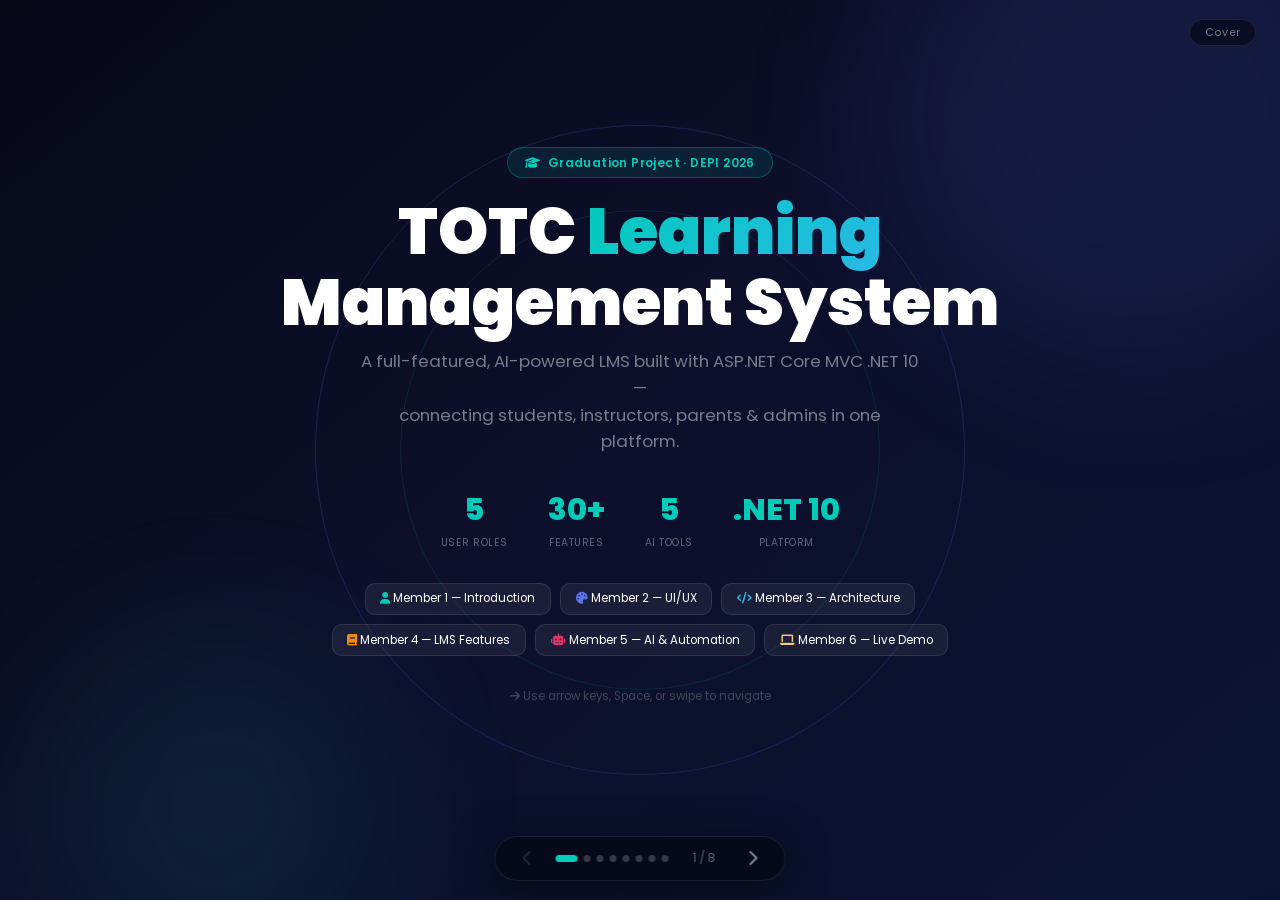
==== commit 2639762d: "fixed responsive and  scroll" ====
--- a/index.html
+++ b/index.html
@@ -3,274 +3,325 @@
 
 <head>
   <meta charset="UTF-8" />
-  <meta name="viewport" content="width=device-width,initial-scale=1" />
-  <title>TOTC LMS — Project Presentation</title>
+  <meta name="viewport" content="width=device-width, initial-scale=1.0" />
+  <meta name="description" content="TOTC LMS — Graduation Project Presentation" />
+  <title>TOTC LMS — Presentation</title>
+
+  <!-- Fonts -->
+  <link rel="preconnect" href="https://fonts.googleapis.com" />
+  <link rel="preconnect" href="https://fonts.gstatic.com" crossorigin />
   <link href="https://fonts.googleapis.com/css2?family=Poppins:wght@300;400;500;600;700;800;900&display=swap"
     rel="stylesheet" />
+
+  <!-- Icons -->
   <link rel="stylesheet" href="https://cdnjs.cloudflare.com/ajax/libs/font-awesome/6.5.0/css/all.min.css" />
-  <link rel="stylesheet" href="./styles.css">
+
+  <!-- Presentation styles -->
+  <link rel="stylesheet" href="styles.css" />
 </head>
 
 <body>
 
-  <!-- Hint -->
-  <div id="hint">← → or click dots</div>
-
-  <!-- Slide label -->
-  <div class="slide-label" id="slideLabel">Cover</div>
-
-  <!-- Navigation -->
-  <div id="nav">
-    <button class="nav-btn" onclick="prev()"><i class="fas fa-chevron-left"></i></button>
-    <div class="dot-nav" id="dots"></div>
-    <span id="slideCounter">1 / 8</span>
-    <button class="nav-btn" onclick="next()"><i class="fas fa-chevron-right"></i></button>
-  </div>
-
-  <!-- ════════════════════════════════════════════════════════════
-     SLIDES
-════════════════════════════════════════════════════════════ -->
+  <!-- ── HUD: label + hint ──────────────────────────── -->
+  <div id="slide-label">Cover</div>
+  <!-- <div id="key-hint"><i class="fas fa-keyboard"></i> ← → Space · scroll</div> -->
+
+  <!-- ════════════════════════════════════════════════════
+     SLIDE DECK
+════════════════════════════════════════════════════ -->
   <div id="slides">
 
-    <!-- ── SLIDE 0: COVER ── -->
-    <div class="slide s-cover active" data-label="Cover">
-      <div class="orb" style="width:400px;height:400px;background:rgba(91,114,238,.12);top:-10%;right:-5%"></div>
-      <div class="orb" style="width:300px;height:300px;background:rgba(0,203,184,.08);bottom:-5%;left:5%"></div>
-      <div style="position:relative;z-index:1;display:flex;flex-direction:column;align-items:center;padding:3rem">
-        <div class="cover-badge anim"><i class="fas fa-graduation-cap"></i> Graduation Project · DEPI 2025</div>
-        <div class="cover-title anim">TOTC <span>Learning</span><br>Management System</div>
-        <div class="cover-sub anim">A full-featured, AI-powered LMS built with ASP.NET Core MVC</div>
+    <!-- ══════════════ SLIDE 0 — COVER ══════════════════ -->
+    <div class="slide bg-cover" data-label="Cover">
+      <!-- ambient orbs -->
+      <div class="orb" style="width:500px;height:500px;background:rgba(91,114,238,.1);top:-15%;right:-8%"></div>
+      <div class="orb" style="width:360px;height:360px;background:rgba(0,203,184,.07);bottom:-10%;left:3%"></div>
+      <!-- pulse rings -->
+      <div class="pulse-ring" style="width:650px;height:650px;animation-delay:0s"></div>
+      <div class="pulse-ring" style="width:480px;height:480px;animation-delay:.6s;border-color:rgba(0,203,184,.12)">
+      </div>
+
+      <div class="cover-content">
+        <div class="cover-badge anim"><i class="fas fa-graduation-cap"></i> Graduation Project · DEPI 2026</div>
+
+        <h1 class="cover-title anim">
+          TOTC <span class="grad">Learning</span><br>Management System
+        </h1>
+        <p class="cover-sub anim">
+          A full-featured, AI-powered LMS built with ASP.NET Core MVC .NET 10 —<br>
+          connecting students, instructors, parents & admins in one platform.
+        </p>
+
         <div class="cover-stats anim">
-          <div class="text-center">
-            <div class="cstat-num">5</div>
-            <div class="cstat-lbl">Roles</div>
-          </div>
-          <div class="text-center">
+          <div class="cstat">
+            <div class="cstat-num" data-count="5" data-suffix="">5</div>
+            <div class="cstat-lbl">User Roles</div>
+          </div>
+          <div class="cstat">
             <div class="cstat-num">30+</div>
             <div class="cstat-lbl">Features</div>
           </div>
-          <div class="text-center">
-            <div class="cstat-num">5</div>
+          <div class="cstat">
+            <div class="cstat-num" data-count="5" data-suffix="">5</div>
             <div class="cstat-lbl">AI Tools</div>
           </div>
-          <div class="text-center">
+          <div class="cstat">
             <div class="cstat-num">.NET 10</div>
             <div class="cstat-lbl">Platform</div>
           </div>
         </div>
-        <div class="cover-team anim" style="margin-top:2rem">
-          <div class="team-pill"><i class="fas fa-user c-sec me-1"></i> Member 1 — AI & Backend</div>
-          <div class="team-pill"><i class="fas fa-user c-pur me-1"></i> Member 2 — UI/UX</div>
-          <div class="team-pill"><i class="fas fa-user c-blu me-1"></i> Member 3 — Architecture</div>
-          <div class="team-pill"><i class="fas fa-user c-ora me-1"></i> Member 4 — LMS Features</div>
-          <div class="team-pill"><i class="fas fa-user c-pink me-1"></i> Member 5 — AI Features</div>
-          <div class="team-pill"><i class="fas fa-laptop c-yel me-1"></i> Nawal — Live Demo</div>
-        </div>
-        <div style="margin-top:2.5rem;display:flex;gap:1rem;align-items:center;opacity:.4;font-size:.8rem" class="anim">
-          <span><i class="fas fa-arrow-right me-1"></i>Use arrow keys or click to navigate</span>
-        </div>
+
+        <div class="team-grid anim">
+          <div class="team-pill"><i class="fas fa-user c-sec"></i> Member 1 — Introduction</div>
+          <div class="team-pill"><i class="fas fa-palette c-pur"></i> Member 2 — UI/UX</div>
+          <div class="team-pill"><i class="fas fa-code c-blu"></i> Member 3 — Architecture</div>
+          <div class="team-pill"><i class="fas fa-book c-ora"></i> Member 4 — LMS Features</div>
+          <div class="team-pill"><i class="fas fa-robot c-pink"></i> Member 5 — AI &amp; Automation</div>
+          <div class="team-pill"><i class="fas fa-laptop c-yel"></i> Member 6 — Live Demo</div>
+        </div>
+
+        <p class="anim" style="margin-top:2rem;font-size:.72rem;color:rgba(255,255,255,.22)">
+          <i class="fas fa-arrow-right"></i> Use arrow keys, Space, or swipe to navigate
+        </p>
       </div>
     </div>
 
-    <!-- ── SLIDE 1: INTRODUCTION ── -->
-    <div class="slide bg-s1" data-label="1 · Introduction">
+    <!-- ══════════════ SLIDE 1 — INTRODUCTION ═══════════ -->
+    <div class="slide bg-s1" data-label="01 · Introduction">
+      <div class="orb" style="width:350px;height:350px;background:rgba(91,114,238,.08);top:-10%;right:0"></div>
       <div class="slide-inner">
+
         <div class="slide-header anim">
           <div class="slide-num">01</div>
-          <div>
-            <div class="slide-title">Introduction & Project Idea</div>
-            <div style="font-size:.78rem;color:rgba(255,255,255,.4)">Problem · Goals · Users</div>
+          <div class="slide-title-wrap">
+            <div class="slide-title">Introduction &amp; Project Idea</div>
+            <div class="slide-sub">Problem Statement · Goals · System Roles</div>
           </div>
           <div class="presenter-chip">Presenter: <span>Team Member 1</span></div>
         </div>
 
-        <div class="g3-1" style="flex:1;align-items:start">
-          <div style="display:flex;flex-direction:column;gap:1rem">
-            <div class="card anim" style="border-left:3px solid var(--pink)">
-              <div class="card-icon bg-pink"><i class="fas fa-exclamation-triangle c-pink"></i></div>
-              <div class="card-title">The Problem</div>
-              <div class="card-text">Schools lacked a unified platform connecting students, instructors, parents, and
-                admins. Progress was tracked manually, communication was fragmented, and parents had no visibility.
-              </div>
-            </div>
-            <div class="card anim" style="border-left:3px solid var(--secondary)">
-              <div class="card-icon bg-sec"><i class="fas fa-lightbulb c-sec"></i></div>
-              <div class="card-title">Our Solution — TOTC LMS</div>
-              <div class="card-text">A full-featured LMS with 5 role-based dashboards, AI-powered tools, automated
-                reporting, and real-time notifications — all in one platform.</div>
-            </div>
-            <div class="card anim" style="border-left:3px solid var(--purple)">
-              <div class="card-icon bg-pur"><i class="fas fa-bullseye c-pur"></i></div>
-              <div class="card-title">System Goals</div>
-              <div class="card-text">Streamline course management · Enable AI-assisted learning · Keep parents informed
-                · Automate weekly reports · Provide role-specific dashboards</div>
-            </div>
-          </div>
-          <div style="display:flex;flex-direction:column;gap:.8rem">
+        <div class="g31 anim">
+          <!-- Left column -->
+          <div style="display:flex;flex-direction:column;gap:.75rem">
+
+            <div class="card" style="border-left:3px solid var(--pink)">
+              <div style="display:flex;align-items:flex-start;gap:.8rem">
+                <div class="card-icon bg-pink" style="flex-shrink:0"><i class="fas fa-exclamation-triangle c-pink"></i>
+                </div>
+                <div>
+                  <div class="card-title">The Problem</div>
+                  <div class="card-text">Schools lacked a unified digital platform. Student progress was tracked
+                    manually, parent communication was fragmented, and there was no transparency between home and
+                    school.</div>
+                </div>
+              </div>
+            </div>
+
+            <div class="card" style="border-left:3px solid var(--secondary)">
+              <div style="display:flex;align-items:flex-start;gap:.8rem">
+                <div class="card-icon bg-sec" style="flex-shrink:0"><i class="fas fa-lightbulb c-sec"></i></div>
+                <div>
+                  <div class="card-title">Our Solution — TOTC LMS</div>
+                  <div class="card-text">A complete web-based LMS with 5 role-specific dashboards, AI-powered learning
+                    tools, automated weekly parent reports, a ticketing system, and real-time notifications.</div>
+                </div>
+              </div>
+            </div>
+
+            <div class="card" style="border-left:3px solid var(--purple)">
+              <div class="card-title" style="margin-bottom:.5rem"><i class="fas fa-bullseye c-pur me-1"></i> System
+                Goals</div>
+              <div style="display:grid;grid-template-columns:1fr 1fr;gap:.3rem">
+                <div style="font-size:.7rem;display:flex;gap:.35rem;align-items:center"><i class="fas fa-check c-sec"
+                    style="font-size:.6rem"></i>Streamline course management</div>
+                <div style="font-size:.7rem;display:flex;gap:.35rem;align-items:center"><i class="fas fa-check c-sec"
+                    style="font-size:.6rem"></i>AI-assisted learning tools</div>
+                <div style="font-size:.7rem;display:flex;gap:.35rem;align-items:center"><i class="fas fa-check c-sec"
+                    style="font-size:.6rem"></i>Keep parents informed</div>
+                <div style="font-size:.7rem;display:flex;gap:.35rem;align-items:center"><i class="fas fa-check c-sec"
+                    style="font-size:.6rem"></i>Automate weekly reports</div>
+                <div style="font-size:.7rem;display:flex;gap:.35rem;align-items:center"><i class="fas fa-check c-sec"
+                    style="font-size:.6rem"></i>Role-specific dashboards</div>
+                <div style="font-size:.7rem;display:flex;gap:.35rem;align-items:center"><i class="fas fa-check c-sec"
+                    style="font-size:.6rem"></i>Secure role-based access</div>
+              </div>
+            </div>
+
+          </div>
+
+          <!-- Right column: roles -->
+          <div style="display:flex;flex-direction:column;gap:.6rem">
             <div
-              style="font-size:.82rem;font-weight:700;color:rgba(255,255,255,.5);text-transform:uppercase;letter-spacing:.5px;margin-bottom:.2rem"
-              class="anim">System Roles</div>
-            <div class="card anim" style="display:flex;align-items:center;gap:1rem;">
-              <div
-                style="width:42px;height:42px;border-radius:12px;background:rgba(225,52,104,.12);display:flex;align-items:center;justify-content:center;flex-shrink:0">
-                <i class="fas fa-crown c-pink"></i>
-              </div>
+              style="font-size:.72rem;font-weight:700;color:rgba(255,255,255,.4);text-transform:uppercase;letter-spacing:.5px">
+              System Roles</div>
+
+            <div class="card" style="display:flex;align-items:center;gap:.9rem;">
+              <div class="card-icon bg-pink" style="flex-shrink:0"><i class="fas fa-crown c-pink"></i></div>
               <div>
-                <div style="font-weight:700;font-size:.85rem">SuperAdmin</div>
-                <div class="card-text" style="margin-top:2px">Full system control · User management · Configuration
-                </div>
-              </div>
-            </div>
-            <div class="card anim" style="display:flex;align-items:center;gap:1rem;">
-              <div
-                style="width:42px;height:42px;border-radius:12px;background:rgba(244,140,6,.12);display:flex;align-items:center;justify-content:center;flex-shrink:0">
-                <i class="fas fa-user-shield c-ora"></i>
-              </div>
+                <div class="card-title">SuperAdmin</div>
+                <div class="card-text">Full system control · User management · Grade/Stage/Subject configuration ·
+                  Contact form management</div>
+              </div>
+            </div>
+
+            <div class="card" style="display:flex;align-items:center;gap:.9rem;">
+              <div class="card-icon bg-ora" style="flex-shrink:0"><i class="fas fa-user-shield c-ora"></i></div>
               <div>
-                <div style="font-weight:700;font-size:.85rem">Admin</div>
-                <div class="card-text" style="margin-top:2px">Monitor activity · Manage users · Announce · Support
-                  tickets</div>
-              </div>
-            </div>
-            <div class="card anim" style="display:flex;align-items:center;gap:1rem;">
-              <div
-                style="width:42px;height:42px;border-radius:12px;background:rgba(91,114,238,.12);display:flex;align-items:center;justify-content:center;flex-shrink:0">
-                <i class="fas fa-chalkboard-teacher c-pur"></i>
-              </div>
+                <div class="card-title">Admin</div>
+                <div class="card-text">Monitor all activity · Manage users &amp; courses · Announcements · Ticketing ·
+                  Weekly reports</div>
+              </div>
+            </div>
+
+            <div class="card" style="display:flex;align-items:center;gap:.9rem;">
+              <div class="card-icon bg-pur" style="flex-shrink:0"><i class="fas fa-chalkboard-teacher c-pur"></i></div>
               <div>
-                <div style="font-weight:700;font-size:.85rem">Instructor</div>
-                <div class="card-text" style="margin-top:2px">Create exams · Grade assignments · AI exam generator</div>
-              </div>
-            </div>
-            <div class="card anim" style="display:flex;align-items:center;gap:1rem;">
-              <div
-                style="width:42px;height:42px;border-radius:12px;background:rgba(0,203,184,.12);display:flex;align-items:center;justify-content:center;flex-shrink:0">
-                <i class="fas fa-user-graduate c-sec"></i>
-              </div>
+                <div class="card-title">Instructor</div>
+                <div class="card-text">Create exams &amp; assignments · Grade submissions · AI Exam Generator · Upload
+                  materials</div>
+              </div>
+            </div>
+
+            <div class="card" style="display:flex;align-items:center;gap:.9rem;">
+              <div class="card-icon bg-sec" style="flex-shrink:0"><i class="fas fa-user-graduate c-sec"></i></div>
               <div>
-                <div style="font-weight:700;font-size:.85rem">Student</div>
-                <div class="card-text" style="margin-top:2px">Take exams · Submit assignments · AI chatbot · Study
-                  planner</div>
-              </div>
-            </div>
-            <div class="card anim" style="display:flex;align-items:center;gap:1rem;">
-              <div
-                style="width:42px;height:42px;border-radius:12px;background:rgba(41,185,231,.12);display:flex;align-items:center;justify-content:center;flex-shrink:0">
-                <i class="fas fa-user-friends c-blu"></i>
-              </div>
+                <div class="card-title">Student</div>
+                <div class="card-text">Take exams · Submit assignments · AI Study Planner · AI Chatbot · Support tickets
+                </div>
+              </div>
+            </div>
+
+            <div class="card" style="display:flex;align-items:center;gap:.9rem;">
+              <div class="card-icon bg-blu" style="flex-shrink:0"><i class="fas fa-user-friends c-blu"></i></div>
               <div>
-                <div style="font-weight:700;font-size:.85rem">Parent</div>
-                <div class="card-text" style="margin-top:2px">Monitor children · Weekly AI reports · View grades</div>
-              </div>
-            </div>
-          </div>
-        </div>
-      </div>
+                <div class="card-title">Parent</div>
+                <div class="card-text">Monitor children's progress · Weekly AI-analyzed email reports · View grades
+                  &amp; deadlines</div>
+              </div>
+            </div>
+          </div>
+        </div>
+
+      </div><!-- /slide-inner -->
     </div>
 
-    <!-- ── SLIDE 2: FRONTEND & UI ── -->
-    <div class="slide bg-s2" data-label="2 · Frontend & UI">
+    <!-- ══════════════ SLIDE 2 — FRONTEND & UI ═══════════ -->
+    <div class="slide bg-s2" data-label="02 · Frontend & UI">
+      <div class="orb" style="width:300px;height:300px;background:rgba(41,185,231,.07);bottom:-5%;right:5%"></div>
       <div class="slide-inner">
+
         <div class="slide-header anim">
           <div class="slide-num">02</div>
-          <div>
-            <div class="slide-title">Frontend & UI/UX</div>
-            <div style="font-size:.78rem;color:rgba(255,255,255,.4)">Design System · Responsive · Animations</div>
+          <div class="slide-title-wrap">
+            <div class="slide-title">Frontend &amp; UI/UX</div>
+            <div class="slide-sub">Design System · Components · Responsive · Animations</div>
           </div>
           <div class="presenter-chip">Presenter: <span>Team Member 2</span></div>
         </div>
-        <div class="g3" style="flex:1;align-content:start">
+
+        <div class="g3 anim">
+
           <!-- Color palette -->
-          <div class="card anim">
-            <div style="font-size:.78rem;font-weight:700;margin-bottom:.8rem;color:rgba(255,255,255,.6)">🎨 Color
-              Palette</div>
-            <div style="display:flex;flex-direction:column;gap:.4rem">
+          <div class="card">
+            <div class="card-title" style="margin-bottom:.7rem"><i class="fas fa-palette c-sec me-1"></i> Color Palette
+            </div>
+            <div style="display:flex;flex-direction:column;gap:.38rem">
               <div style="display:flex;align-items:center;gap:.6rem">
-                <div style="width:28px;height:28px;border-radius:7px;background:#2F327D"></div><span
-                  style="font-size:.72rem">#2F327D — Primary</span>
+                <div style="width:26px;height:26px;border-radius:7px;background:#2F327D;flex-shrink:0"></div><span
+                  style="font-size:.7rem">#2F327D — Primary (Navy)</span>
               </div>
               <div style="display:flex;align-items:center;gap:.6rem">
-                <div style="width:28px;height:28px;border-radius:7px;background:#00CBB8"></div><span
-                  style="font-size:.72rem">#00CBB8 — Secondary</span>
+                <div style="width:26px;height:26px;border-radius:7px;background:#00CBB8;flex-shrink:0"></div><span
+                  style="font-size:.7rem">#00CBB8 — Secondary (Teal)</span>
               </div>
               <div style="display:flex;align-items:center;gap:.6rem">
-                <div style="width:28px;height:28px;border-radius:7px;background:#5B72EE"></div><span
-                  style="font-size:.72rem">#5B72EE — Purple</span>
+                <div style="width:26px;height:26px;border-radius:7px;background:#5B72EE;flex-shrink:0"></div><span
+                  style="font-size:.7rem">#5B72EE — Accent Purple</span>
               </div>
               <div style="display:flex;align-items:center;gap:.6rem">
-                <div style="width:28px;height:28px;border-radius:7px;background:#E13468"></div><span
-                  style="font-size:.72rem">#E13468 — Pink/Alert</span>
+                <div style="width:26px;height:26px;border-radius:7px;background:#29B9E7;flex-shrink:0"></div><span
+                  style="font-size:.7rem">#29B9E7 — Accent Blue</span>
               </div>
               <div style="display:flex;align-items:center;gap:.6rem">
-                <div style="width:28px;height:28px;border-radius:7px;background:#F48C06"></div><span
-                  style="font-size:.72rem">#F48C06 — Orange</span>
-              </div>
-            </div>
-          </div>
-          <!-- Typography & Stack -->
-          <div class="card anim">
-            <div style="font-size:.78rem;font-weight:700;margin-bottom:.8rem;color:rgba(255,255,255,.6)">🔤 Typography &
+                <div style="width:26px;height:26px;border-radius:7px;background:#E13468;flex-shrink:0"></div><span
+                  style="font-size:.7rem">#E13468 — Alert Pink</span>
+              </div>
+              <div style="display:flex;align-items:center;gap:.6rem">
+                <div style="width:26px;height:26px;border-radius:7px;background:#F48C06;flex-shrink:0"></div><span
+                  style="font-size:.7rem">#F48C06 — Orange</span>
+              </div>
+            </div>
+          </div>
+
+          <!-- Typography & tech -->
+          <div class="card">
+            <div class="card-title" style="margin-bottom:.6rem"><i class="fas fa-font c-pur me-1"></i> Typography &amp;
               Stack</div>
-            <div style="font-size:1.3rem;font-weight:800;margin-bottom:.5rem">Poppins</div>
-            <div style="font-size:.72rem;color:rgba(255,255,255,.4);margin-bottom:1rem">300 · 400 · 600 · 700 · 800
-            </div>
-            <div style="display:flex;flex-wrap:wrap;gap:.4rem">
+            <div style="font-size:1.3rem;font-weight:900;margin-bottom:.15rem">Poppins</div>
+            <div style="font-size:.67rem;color:rgba(255,255,255,.35);margin-bottom:.8rem">300 · 400 · 600 · 700 · 800 ·
+              900</div>
+            <div style="display:flex;flex-wrap:wrap;gap:.35rem">
               <span
-                style="background:rgba(91,114,238,.15);border:1px solid rgba(91,114,238,.3);border-radius:6px;padding:2px 8px;font-size:.68rem">Bootstrap
+                style="background:rgba(91,114,238,.15);border:1px solid rgba(91,114,238,.3);border-radius:6px;padding:2px 8px;font-size:.65rem">Bootstrap
                 5.3</span>
               <span
-                style="background:rgba(0,203,184,.1);border:1px solid rgba(0,203,184,.2);border-radius:6px;padding:2px 8px;font-size:.68rem">Font
+                style="background:rgba(0,203,184,.1);border:1px solid rgba(0,203,184,.25);border-radius:6px;padding:2px 8px;font-size:.65rem">Font
                 Awesome 6</span>
               <span
-                style="background:rgba(244,140,6,.1);border:1px solid rgba(244,140,6,.2);border-radius:6px;padding:2px 8px;font-size:.68rem">Chart.js</span>
+                style="background:rgba(244,140,6,.1);border:1px solid rgba(244,140,6,.25);border-radius:6px;padding:2px 8px;font-size:.65rem">Chart.js</span>
               <span
-                style="background:rgba(255,255,255,.06);border:1px solid rgba(255,255,255,.1);border-radius:6px;padding:2px 8px;font-size:.68rem">Razor
+                style="background:rgba(255,255,255,.06);border:1px solid rgba(255,255,255,.1);border-radius:6px;padding:2px 8px;font-size:.65rem">Razor
                 Views</span>
               <span
-                style="background:rgba(41,185,231,.1);border:1px solid rgba(41,185,231,.2);border-radius:6px;padding:2px 8px;font-size:.68rem">CSS
-                Animations</span>
+                style="background:rgba(41,185,231,.1);border:1px solid rgba(41,185,231,.25);border-radius:6px;padding:2px 8px;font-size:.65rem">IntersectionObserver</span>
               <span
-                style="background:rgba(225,52,104,.1);border:1px solid rgba(225,52,104,.2);border-radius:6px;padding:2px 8px;font-size:.68fn">IntersectionObserver</span>
-            </div>
-          </div>
+                style="background:rgba(225,52,104,.1);border:1px solid rgba(225,52,104,.25);border-radius:6px;padding:2px 8px;font-size:.65rem">CSS
+                Transitions</span>
+              <span
+                style="background:rgba(253,203,110,.1);border:1px solid rgba(253,203,110,.25);border-radius:6px;padding:2px 8px;font-size:.65rem">i18n
+                AR/EN</span>
+            </div>
+          </div>
+
           <!-- Pages -->
-          <div class="card anim">
-            <div style="font-size:.78rem;font-weight:700;margin-bottom:.8rem;color:rgba(255,255,255,.6)">📄 Public Pages
+          <div class="card">
+            <div class="card-title" style="margin-bottom:.6rem"><i class="fas fa-sitemap c-blu me-1"></i> Public Pages
             </div>
             <div class="timeline">
               <div class="tl-item">
                 <div class="tl-dot" style="background:var(--secondary);border-color:var(--secondary)"></div>
-                <div class="tl-title" style="font-size:.78rem">Home Page</div>
-                <div class="tl-text">Hero · Stats · Features · FAQ · Contact form</div>
+                <div class="tl-title">Home Page</div>
+                <div class="tl-text">Hero · Stats · Features · FAQ · Contact form · Scroll animations</div>
               </div>
               <div class="tl-item">
                 <div class="tl-dot" style="background:var(--purple);border-color:var(--purple)"></div>
-                <div class="tl-title" style="font-size:.78rem">About Page</div>
-                <div class="tl-text">Mission · Vision · Timeline · Services</div>
+                <div class="tl-title">About Page</div>
+                <div class="tl-text">Mission · Vision · Goals · Services · Journey timeline</div>
               </div>
               <div class="tl-item">
                 <div class="tl-dot" style="background:var(--blue);border-color:var(--blue)"></div>
-                <div class="tl-title" style="font-size:.78rem">Login / Register</div>
-                <div class="tl-text">Forgot password · Role redirect</div>
+                <div class="tl-title">Auth Pages</div>
+                <div class="tl-text">Login · Forgot Password (sends temp email) · Role redirect</div>
               </div>
               <div class="tl-item" style="margin:0">
                 <div class="tl-dot" style="background:var(--orange);border-color:var(--orange)"></div>
-                <div class="tl-title" style="font-size:.78rem">5 Dashboards</div>
-                <div class="tl-text">Per-role UI with sidebar + notifications</div>
-              </div>
-            </div>
-          </div>
+                <div class="tl-title">5 Dashboards</div>
+                <div class="tl-text">Each role has its own layout, sidebar, notifications, and data</div>
+              </div>
+            </div>
+          </div>
+
           <!-- Dashboard mockup -->
-          <div class="card anim" style="grid-column:1/3">
-            <div style="font-size:.78rem;font-weight:700;margin-bottom:.8rem;color:rgba(255,255,255,.6)">🖥️ Dashboard
-              Components</div>
-            <div style="display:flex;gap:.6rem;flex-wrap:wrap">
-              <div class="dash-mock" style="width:220px">
-                <div class="dash-mock-bar">
+          <div class="card" style="grid-column:1/3">
+            <div class="card-title" style="margin-bottom:.7rem"><i class="fas fa-desktop c-ora me-1"></i> Dashboard
+              Design System</div>
+            <div style="display:flex;gap:1rem;align-items:flex-start;flex-wrap:wrap">
+              <div class="dash-mock" style="min-width:200px;flex:0 0 auto">
+                <div class="dash-topbar">
                   <div class="dash-dot" style="background:#E13468"></div>
                   <div class="dash-dot" style="background:#F48C06"></div>
-                  <div class="dash-dot" style="background:#00CBB8"></div><span style="margin-left:.4rem">Student
-                    Dashboard</span>
+                  <div class="dash-dot" style="background:#00CBB8"></div>
+                  <span style="margin-left:.4rem">Student Dashboard</span>
                 </div>
                 <div class="dash-body">
                   <div class="dash-sidebar">
@@ -278,281 +329,313 @@
                     <div class="dash-sitem">📚 Courses</div>
                     <div class="dash-sitem">📝 Exams</div>
                     <div class="dash-sitem">📋 Tasks</div>
-                    <div class="dash-sitem">🤖 AI</div>
+                    <div class="dash-sitem">🤖 AI Tools</div>
+                    <div class="dash-sitem">🎫 Tickets</div>
                   </div>
                   <div style="display:flex;flex-direction:column;gap:.4rem">
                     <div
-                      style="background:linear-gradient(135deg,rgba(0,203,184,.2),rgba(41,185,231,.1));border-radius:7px;padding:.4rem .5rem">
-                      <div style="font-size:.58rem;color:rgba(255,255,255,.5)">Overall Score</div>
-                      <div style="font-size:.9rem;font-weight:800;color:var(--secondary)">78%</div>
-                      <div class="prog-bar-wrap" style="margin-top:.3rem">
-                        <div class="prog-bar" style="width:78%;background:var(--secondary)"></div>
+                      style="background:linear-gradient(135deg,rgba(0,203,184,.18),rgba(41,185,231,.1));border-radius:7px;padding:.4rem .5rem">
+                      <div style="font-size:.56rem;color:rgba(255,255,255,.45)">Overall Score</div>
+                      <div style="font-size:.9rem;font-weight:800;color:var(--secondary)">82%</div>
+                      <div class="prog-wrap" style="margin-top:.3rem">
+                        <div class="prog-bar" data-width="82%" style="width:82%;background:var(--secondary)"></div>
                       </div>
                     </div>
                     <div style="display:grid;grid-template-columns:1fr 1fr;gap:.3rem">
                       <div style="background:rgba(91,114,238,.12);border-radius:6px;padding:.3rem;text-align:center">
-                        <div style="font-size:.75rem;font-weight:700">3</div>
-                        <div style="font-size:.52rem;color:rgba(255,255,255,.4)">Courses</div>
+                        <div style="font-size:.78rem;font-weight:700">4</div>
+                        <div style="font-size:.52rem;color:rgba(255,255,255,.38)">Courses</div>
                       </div>
                       <div style="background:rgba(244,140,6,.1);border-radius:6px;padding:.3rem;text-align:center">
-                        <div style="font-size:.75rem;font-weight:700">2</div>
-                        <div style="font-size:.52rem;color:rgba(255,255,255,.4)">Due Soon</div>
+                        <div style="font-size:.78rem;font-weight:700">2</div>
+                        <div style="font-size:.52rem;color:rgba(255,255,255,.38)">Due Soon</div>
                       </div>
                     </div>
                   </div>
                 </div>
               </div>
-              <div style="flex:1;display:flex;flex-direction:column;gap:.5rem;justify-content:center">
-                <div style="font-size:.75rem;font-weight:600;margin-bottom:.3rem">Key UI Features</div>
-                <div style="display:grid;grid-template-columns:1fr 1fr;gap:.4rem">
-                  <div style="display:flex;align-items:center;gap:.4rem;font-size:.7rem"><i
-                      class="fas fa-check-circle c-sec"></i> Notification Bell</div>
-                  <div style="display:flex;align-items:center;gap:.4rem;font-size:.7rem"><i
-                      class="fas fa-check-circle c-sec"></i> RTL Arabic Support</div>
-                  <div style="display:flex;align-items:center;gap:.4rem;font-size:.7rem"><i
-                      class="fas fa-check-circle c-sec"></i> Scroll Animations</div>
-                  <div style="display:flex;align-items:center;gap:.4rem;font-size:.7rem"><i
-                      class="fas fa-check-circle c-sec"></i> Mobile Responsive</div>
-                  <div style="display:flex;align-items:center;gap:.4rem;font-size:.7rem"><i
-                      class="fas fa-check-circle c-sec"></i> Counter Animations</div>
-                  <div style="display:flex;align-items:center;gap:.4rem;font-size:.7rem"><i
-                      class="fas fa-check-circle c-sec"></i> Bootstrap Modals</div>
-                  <div style="display:flex;align-items:center;gap:.4rem;font-size:.7rem"><i
-                      class="fas fa-check-circle c-sec"></i> Progress Bars</div>
-                  <div style="display:flex;align-items:center;gap:.4rem;font-size:.7rem"><i
-                      class="fas fa-check-circle c-sec"></i> Role-aware Layouts</div>
-                </div>
-              </div>
-            </div>
-          </div>
+              <div style="flex:1;min-width:200px">
+                <div style="font-size:.75rem;font-weight:600;margin-bottom:.5rem">Key UI Features</div>
+                <div style="display:grid;grid-template-columns:1fr 1fr;gap:.35rem">
+                  <div style="font-size:.7rem;display:flex;gap:.35rem;align-items:center"><i
+                      class="fas fa-check-circle c-sec" style="font-size:.6rem"></i> Notification bell + badges</div>
+                  <div style="font-size:.7rem;display:flex;gap:.35rem;align-items:center"><i
+                      class="fas fa-check-circle c-sec" style="font-size:.6rem"></i> Arabic RTL toggle</div>
+                  <div style="font-size:.7rem;display:flex;gap:.35rem;align-items:center"><i
+                      class="fas fa-check-circle c-sec" style="font-size:.6rem"></i> Scroll animations (IO)</div>
+                  <div style="font-size:.7rem;display:flex;gap:.35rem;align-items:center"><i
+                      class="fas fa-check-circle c-sec" style="font-size:.6rem"></i> Mobile responsive</div>
+                  <div style="font-size:.7rem;display:flex;gap:.35rem;align-items:center"><i
+                      class="fas fa-check-circle c-sec" style="font-size:.6rem"></i> Counter animations</div>
+                  <div style="font-size:.7rem;display:flex;gap:.35rem;align-items:center"><i
+                      class="fas fa-check-circle c-sec" style="font-size:.6rem"></i> Bootstrap modals</div>
+                  <div style="font-size:.7rem;display:flex;gap:.35rem;align-items:center"><i
+                      class="fas fa-check-circle c-sec" style="font-size:.6rem"></i> Staggered card reveal</div>
+                  <div style="font-size:.7rem;display:flex;gap:.35rem;align-items:center"><i
+                      class="fas fa-check-circle c-sec" style="font-size:.6rem"></i> Role-aware layouts</div>
+                </div>
+              </div>
+            </div>
+          </div>
+
           <!-- Responsive -->
-          <div class="card anim">
-            <div style="font-size:.78rem;font-weight:700;margin-bottom:.6rem;color:rgba(255,255,255,.6)">📱 Responsive
-              Design</div>
-            <div style="display:flex;gap:.8rem;align-items:flex-end">
+          <div class="card">
+            <div class="card-title" style="margin-bottom:.6rem"><i class="fas fa-mobile-alt c-pink me-1"></i> Fully
+              Responsive</div>
+            <div style="display:flex;gap:1rem;align-items:flex-end;justify-content:center">
               <div style="text-align:center">
                 <div
-                  style="width:35px;height:60px;border:1.5px solid rgba(255,255,255,.2);border-radius:6px;margin:0 auto .3rem;background:rgba(255,255,255,.04)">
-                </div>
-                <div style="font-size:.65rem;color:rgba(255,255,255,.4)">Mobile</div>
+                  style="width:32px;height:55px;border:1.5px solid rgba(255,255,255,.18);border-radius:6px;margin:0 auto .3rem;background:rgba(255,255,255,.04)">
+                </div>
+                <div style="font-size:.63rem;color:rgba(255,255,255,.35)">Mobile</div>
               </div>
               <div style="text-align:center">
                 <div
-                  style="width:55px;height:42px;border:1.5px solid rgba(0,203,184,.4);border-radius:5px;margin:0 auto .3rem;background:rgba(0,203,184,.06)">
-                </div>
-                <div style="font-size:.65rem;color:var(--secondary)">Tablet ✓</div>
+                  style="width:52px;height:40px;border:1.5px solid rgba(0,203,184,.5);border-radius:5px;margin:0 auto .3rem;background:rgba(0,203,184,.06)">
+                </div>
+                <div style="font-size:.63rem;color:var(--secondary)">Tablet ✓</div>
               </div>
               <div style="text-align:center">
                 <div
-                  style="width:80px;height:30px;border:1.5px solid rgba(91,114,238,.4);border-radius:4px;margin:0 auto .3rem;background:rgba(91,114,238,.06)">
-                </div>
-                <div style="font-size:.65rem;color:var(--purple)">Desktop ✓</div>
+                  style="width:75px;height:28px;border:1.5px solid rgba(91,114,238,.5);border-radius:4px;margin:0 auto .3rem;background:rgba(91,114,238,.06)">
+                </div>
+                <div style="font-size:.63rem;color:var(--purple)">Desktop ✓</div>
               </div>
               <div style="text-align:center">
                 <div
-                  style="width:95px;height:25px;border:1.5px solid rgba(244,140,6,.4);border-radius:4px;margin:0 auto .3rem;background:rgba(244,140,6,.06)">
-                </div>
-                <div style="font-size:.65rem;color:var(--orange)">Projector ✓</div>
-              </div>
-            </div>
-          </div>
+                  style="width:95px;height:22px;border:1.5px solid rgba(244,140,6,.5);border-radius:4px;margin:0 auto .3rem;background:rgba(244,140,6,.06)">
+                </div>
+                <div style="font-size:.63rem;color:var(--orange)">Projector ✓</div>
+              </div>
+            </div>
+          </div>
+
         </div>
       </div>
     </div>
 
-    <!-- ── SLIDE 3: ARCHITECTURE ── -->
-    <div class="slide bg-s3" data-label="3 · Architecture">
+    <!-- ══════════════ SLIDE 3 — ARCHITECTURE ════════════ -->
+    <div class="slide bg-s3" data-label="03 · Architecture">
+      <div class="orb" style="width:320px;height:320px;background:rgba(91,114,238,.08);top:-10%;left:-5%"></div>
       <div class="slide-inner">
+
         <div class="slide-header anim">
           <div class="slide-num">03</div>
-          <div>
-            <div class="slide-title">Backend & MVC Architecture</div>
-            <div style="font-size:.78rem;color:rgba(255,255,255,.4)">ASP.NET Core · Areas · Repositories · Auth</div>
+          <div class="slide-title-wrap">
+            <div class="slide-title">Backend &amp; MVC Architecture</div>
+            <div class="slide-sub">ASP.NET Core · Areas · Repositories · Auth</div>
           </div>
           <div class="presenter-chip">Presenter: <span>Team Member 3</span></div>
         </div>
-        <div class="g3" style="flex:1;align-content:start;gap:.8rem">
+
+        <div class="g3 anim">
+
           <!-- Tech stack -->
-          <div class="card anim">
-            <div style="font-size:.78rem;font-weight:700;margin-bottom:.8rem;color:rgba(255,255,255,.6)">⚙️ Technology
+          <div class="card">
+            <div class="card-title" style="margin-bottom:.7rem"><i class="fas fa-layer-group c-sec me-1"></i> Technology
               Stack</div>
-            <div style="display:flex;flex-direction:column;gap:.45rem">
-              <div style="display:flex;justify-content:space-between;align-items:center;font-size:.75rem"><span><i
-                    class="fas fa-code c-pur me-1"></i> ASP.NET Core MVC</span><span
-                  style="color:var(--secondary);font-weight:700">.NET 10</span></div>
-              <div style="display:flex;justify-content:space-between;align-items:center;font-size:.75rem"><span><i
-                    class="fas fa-database c-blu me-1"></i> SQL Server + EF Core</span><span
-                  style="color:var(--secondary);font-weight:700">Code First</span></div>
-              <div style="display:flex;justify-content:space-between;align-items:center;font-size:.75rem"><span><i
-                    class="fas fa-leaf c-sec me-1"></i> MongoDB Atlas</span><span
-                  style="color:var(--secondary);font-weight:700">AI Storage</span></div>
-              <div style="display:flex;justify-content:space-between;align-items:center;font-size:.75rem"><span><i
-                    class="fas fa-user-lock c-pink me-1"></i> ASP.NET Identity</span><span
-                  style="color:var(--secondary);font-weight:700">Auth</span></div>
-              <div style="display:flex;justify-content:space-between;align-items:center;font-size:.75rem"><span><i
-                    class="fas fa-envelope c-ora me-1"></i> MailKit (Gmail)</span><span
-                  style="color:var(--secondary);font-weight:700">SMTP</span></div>
-              <div style="display:flex;justify-content:space-between;align-items:center;font-size:.75rem"><span><i
-                    class="fas fa-robot c-sec me-1"></i> GitHub Models</span><span
-                  style="color:var(--secondary);font-weight:700">GPT-4o-mini</span></div>
-              <div style="display:flex;justify-content:space-between;align-items:center;font-size:.75rem"><span><i
-                    class="fas fa-project-diagram c-pur me-1"></i> n8n Automation</span><span
-                  style="color:var(--secondary);font-weight:700">Workflows</span></div>
-            </div>
-          </div>
+            <div style="display:flex;flex-direction:column;gap:.42rem">
+              <div style="display:flex;justify-content:space-between;align-items:center;font-size:.73rem"><span><i
+                    class="fas fa-code c-pur me-1"></i> ASP.NET Core MVC</span><span class="c-sec"
+                  style="font-weight:700">.NET 10</span></div>
+              <div style="display:flex;justify-content:space-between;align-items:center;font-size:.73rem"><span><i
+                    class="fas fa-database c-blu me-1"></i> SQL Server + EF Core</span><span class="c-sec"
+                  style="font-weight:700">Code First</span></div>
+              <div style="display:flex;justify-content:space-between;align-items:center;font-size:.73rem"><span><i
+                    class="fas fa-leaf c-sec me-1"></i> MongoDB Atlas</span><span class="c-sec"
+                  style="font-weight:700">AI Storage</span></div>
+              <div style="display:flex;justify-content:space-between;align-items:center;font-size:.73rem"><span><i
+                    class="fas fa-user-lock c-pink me-1"></i> ASP.NET Identity</span><span class="c-sec"
+                  style="font-weight:700">Auth</span></div>
+              <div style="display:flex;justify-content:space-between;align-items:center;font-size:.73rem"><span><i
+                    class="fas fa-envelope c-ora me-1"></i> MailKit (Gmail SMTP)</span><span class="c-sec"
+                  style="font-weight:700">Email</span></div>
+              <div style="display:flex;justify-content:space-between;align-items:center;font-size:.73rem"><span><i
+                    class="fas fa-robot c-sec me-1"></i> GitHub Models GPT-4o-mini</span><span class="c-sec"
+                  style="font-weight:700">AI API</span></div>
+              <div style="display:flex;justify-content:space-between;align-items:center;font-size:.73rem"><span><i
+                    class="fas fa-project-diagram c-pur me-1"></i> n8n Automation</span><span class="c-sec"
+                  style="font-weight:700">Workflows</span></div>
+              <div style="display:flex;justify-content:space-between;align-items:center;font-size:.73rem"><span><i
+                    class="fas fa-exchange-alt c-blu me-1"></i> AutoMapper</span><span class="c-sec"
+                  style="font-weight:700">DTO Mapping</span></div>
+            </div>
+          </div>
+
           <!-- Areas structure -->
-          <div class="card anim">
-            <div style="font-size:.78rem;font-weight:700;margin-bottom:.8rem;color:rgba(255,255,255,.6)">📁 Areas
-              Structure</div>
-            <div class="code-block" style="font-size:.66rem">
-              <span class="code-class">LMSProject/</span>
-              ├── <span class="code-keyword">Areas/</span>
-              │ ├── <span class="code-class">Admin/</span> Controllers · Views · VMs
-              │ ├── <span class="code-class">Instructor/</span> Controllers · Views · VMs
-              │ ├── <span class="code-class">Student/</span> Controllers · Views · VMs
-              │ ├── <span class="code-class">Parent/</span> Controllers · Views · VMs
-              │ └── <span class="code-class">SuperAdmin/</span> Controllers · Views · VMs
-              ├── <span class="code-keyword">AI/Services/</span>
+          <div class="card">
+            <div class="card-title" style="margin-bottom:.7rem"><i class="fas fa-folder-open c-pur me-1"></i> Project
+              Areas Structure</div>
+            <div class="code-block">
+              <span class="cc">LMSProject/</span>
+              ├── <span class="ck">Areas/</span>
+              │ ├── <span class="cc">Admin/</span> <span class="cm">Controllers · Views · VMs</span>
+              │ ├── <span class="cc">Instructor/</span> <span class="cm">Controllers · Views · VMs</span>
+              │ ├── <span class="cc">Student/</span> <span class="cm">Controllers · Views · VMs</span>
+              │ ├── <span class="cc">Parent/</span> <span class="cm">Controllers · Views · VMs</span>
+              │ └── <span class="cc">SuperAdmin/</span> <span class="cm">Controllers · Views · VMs</span>
+              ├── <span class="ck">AI/Services/</span>
               │ ├── GithubAiService.cs
               │ ├── AiChatService.cs
               │ └── WeeklyReportService.cs
-              ├── <span class="code-keyword">MLSCore/</span> Models · Interfaces
-              └── <span class="code-keyword">MLSEF/</span> DbContext · Repositories
-            </div>
-          </div>
-          <!-- Pattern -->
-          <div class="card anim">
-            <div style="font-size:.78rem;font-weight:700;margin-bottom:.8rem;color:rgba(255,255,255,.6)">🏗️ Design
+              ├── <span class="ck">MLSCore/</span> <span class="cm">Models · Interfaces</span>
+              ├── <span class="ck">MLSEF/</span> <span class="cm">DbContext · Repositories</span>
+              └── <span class="ck">Controllers/</span> <span class="cm">Home · Account · AiProxy</span>
+            </div>
+          </div>
+
+          <!-- Design patterns -->
+          <div class="card">
+            <div class="card-title" style="margin-bottom:.7rem"><i class="fas fa-sitemap c-blu me-1"></i> Design
               Patterns</div>
-            <div style="display:flex;flex-direction:column;gap:.5rem">
-              <div class="flow-row">
-                <div class="flow-node" style="background:rgba(91,114,238,.15);border-color:rgba(91,114,238,.3)">
-                  Controller</div>
-                <div class="flow-arrow">→</div>
-                <div class="flow-node">Unit of Work</div>
-                <div class="flow-arrow">→</div>
-                <div class="flow-node" style="background:rgba(0,203,184,.1);border-color:rgba(0,203,184,.25)">Repository
-                </div>
-                <div class="flow-arrow">→</div>
-                <div class="flow-node">DB</div>
-              </div>
-              <div style="font-size:.72rem;color:rgba(255,255,255,.4);margin:.3rem 0">Architecture Layers:</div>
-              <div style="display:grid;grid-template-columns:1fr 1fr;gap:.4rem">
-                <div style="background:rgba(255,255,255,.04);border-radius:8px;padding:.4rem .6rem;font-size:.7rem"><i
+            <div style="display:flex;flex-direction:column;gap:.6rem">
+              <div>
+                <div style="font-size:.67rem;color:rgba(255,255,255,.38);margin-bottom:.3rem">Request Pipeline:</div>
+                <div class="flow-row">
+                  <div class="flow-node" style="background:rgba(91,114,238,.15)">Controller</div>
+                  <div class="flow-arrow">→</div>
+                  <div class="flow-node">Unit of Work</div>
+                  <div class="flow-arrow">→</div>
+                  <div class="flow-node" style="background:rgba(0,203,184,.1)">Repository</div>
+                  <div class="flow-arrow">→</div>
+                  <div class="flow-node">EF Core → DB</div>
+                </div>
+              </div>
+              <div style="display:grid;grid-template-columns:1fr 1fr;gap:.38rem">
+                <div style="background:rgba(255,255,255,.04);border-radius:8px;padding:.38rem .6rem;font-size:.7rem"><i
                     class="fas fa-layer-group c-pur me-1"></i> Repository Pattern</div>
-                <div style="background:rgba(255,255,255,.04);border-radius:8px;padding:.4rem .6rem;font-size:.7rem"><i
+                <div style="background:rgba(255,255,255,.04);border-radius:8px;padding:.38rem .6rem;font-size:.7rem"><i
                     class="fas fa-sync c-sec me-1"></i> Unit of Work</div>
-                <div style="background:rgba(255,255,255,.04);border-radius:8px;padding:.4rem .6rem;font-size:.7rem"><i
-                    class="fas fa-exchange-alt c-blu me-1"></i> AutoMapper</div>
-                <div style="background:rgba(255,255,255,.04);border-radius:8px;padding:.4rem .6rem;font-size:.7rem"><i
+                <div style="background:rgba(255,255,255,.04);border-radius:8px;padding:.38rem .6rem;font-size:.7rem"><i
+                    class="fas fa-exchange-alt c-blu me-1"></i> AutoMapper DTOs</div>
+                <div style="background:rgba(255,255,255,.04);border-radius:8px;padding:.38rem .6rem;font-size:.7rem"><i
                     class="fas fa-bolt c-ora me-1"></i> Dependency Injection</div>
               </div>
             </div>
           </div>
+
           <!-- Auth flow -->
-          <div class="card anim" style="grid-column:1/3">
-            <div style="font-size:.78rem;font-weight:700;margin-bottom:.7rem;color:rgba(255,255,255,.6)">🔐
-              Authentication & Authorization Flow</div>
-            <div class="flow-row" style="gap:.6rem">
-              <div class="flow-node" style="background:rgba(225,52,104,.1);border-color:rgba(225,52,104,.25)"><i
-                  class="fas fa-user me-1 c-pink"></i>User Login</div>
+          <div class="card" style="grid-column:1 / -1">
+            <div class="card-title" style="margin-bottom:.7rem"><i class="fas fa-lock c-pink me-1"></i> Authentication
+              &amp; Authorization Flow</div>
+            <div class="flow-row" style="gap:.5rem;margin-bottom:.7rem">
+              <div class="flow-node" style="background:rgba(225,52,104,.1);border-color:rgba(225,52,104,.2)"><i
+                  class="fas fa-user c-pink me-1"></i> User Login</div>
               <div class="flow-arrow"><i class="fas fa-arrow-right"></i></div>
-              <div class="flow-node"><i class="fas fa-check me-1 c-sec"></i>Identity Auth</div>
+              <div class="flow-node"><i class="fas fa-check c-sec me-1"></i> Identity Auth</div>
               <div class="flow-arrow"><i class="fas fa-arrow-right"></i></div>
-              <div class="flow-node" style="background:rgba(91,114,238,.1);border-color:rgba(91,114,238,.25)"><i
-                  class="fas fa-tag me-1 c-pur"></i>Role Assigned</div>
+              <div class="flow-node" style="background:rgba(91,114,238,.1)"><i class="fas fa-tag c-pur me-1"></i> Role
+                Claim</div>
               <div class="flow-arrow"><i class="fas fa-arrow-right"></i></div>
-              <div class="flow-node" style="background:rgba(0,203,184,.1);border-color:rgba(0,203,184,.25)"><i
-                  class="fas fa-door-open me-1 c-sec"></i>Dashboard Redirect</div>
+              <div class="flow-node" style="background:rgba(0,203,184,.1)"><i class="fas fa-door-open c-sec me-1"></i>
+                Dashboard Redirect</div>
               <div class="flow-arrow"><i class="fas fa-arrow-right"></i></div>
-              <div class="flow-node"><i class="fas fa-shield-alt me-1 c-ora"></i>[Authorize(Roles)]</div>
-            </div>
-            <div style="margin-top:.8rem;display:flex;gap:.5rem;flex-wrap:wrap">
-              <span style="font-size:.7rem;color:rgba(255,255,255,.4)">Protected by:</span>
-              <span class="role-badge bg-pink" style="font-size:.65rem"><i
-                  class="fas fa-crown c-pink me-1"></i>SuperAdmin</span>
-              <span class="role-badge bg-ora" style="font-size:.65rem"><i
-                  class="fas fa-user-shield c-ora me-1"></i>Admin</span>
-              <span class="role-badge bg-pur" style="font-size:.65rem"><i
-                  class="fas fa-chalkboard-teacher c-pur me-1"></i>Instructor</span>
-              <span class="role-badge bg-sec" style="font-size:.65rem"><i
-                  class="fas fa-graduation-cap c-sec me-1"></i>Student</span>
-              <span class="role-badge bg-blu" style="font-size:.65rem"><i
-                  class="fas fa-user-friends c-blu me-1"></i>Parent</span>
-            </div>
-          </div>
-          <!-- DB -->
-          <div class="card anim">
-            <div style="font-size:.78rem;font-weight:700;margin-bottom:.7rem;color:rgba(255,255,255,.6)">🗄️ Key DB
-              Entities</div>
-            <div style="display:grid;grid-template-columns:1fr 1fr;gap:.35rem">
-              <div style="font-size:.68rem;padding:.25rem .5rem;background:rgba(255,255,255,.04);border-radius:6px">
+              <div class="flow-node"><i class="fas fa-shield-alt c-ora me-1"></i> [Authorize(Roles)]</div>
+            </div>
+            <div style="display:flex;flex-wrap:wrap;gap:.4rem;align-items:center">
+              <span style="font-size:.68rem;color:rgba(255,255,255,.35)">Protected by:</span>
+              <span class="role-badge bg-pink"><i class="fas fa-crown c-pink me-1"></i>SuperAdmin</span>
+              <span class="role-badge bg-ora"><i class="fas fa-user-shield c-ora me-1"></i>Admin</span>
+              <span class="role-badge bg-pur"><i class="fas fa-chalkboard-teacher c-pur me-1"></i>Instructor</span>
+              <span class="role-badge bg-sec"><i class="fas fa-graduation-cap c-sec me-1"></i>Student</span>
+              <span class="role-badge bg-blu"><i class="fas fa-user-friends c-blu me-1"></i>Parent</span>
+            </div>
+          </div>
+
+          <!-- DB entities -->
+          <div class="card">
+            <div class="card-title" style="margin-bottom:.6rem"><i class="fas fa-table c-sec me-1"></i> Key DB Entities
+            </div>
+            <div style="display:grid;grid-template-columns:1fr 1fr;gap:.32rem">
+              <div style="font-size:.68rem;padding:.24rem .5rem;background:rgba(255,255,255,.04);border-radius:6px">
                 TbStudent</div>
-              <div style="font-size:.68rem;padding:.25rem .5rem;background:rgba(255,255,255,.04);border-radius:6px">
+              <div style="font-size:.68rem;padding:.24rem .5rem;background:rgba(255,255,255,.04);border-radius:6px">
+                TbInstructor</div>
+              <div style="font-size:.68rem;padding:.24rem .5rem;background:rgba(255,255,255,.04);border-radius:6px">
                 TbCourse</div>
-              <div style="font-size:.68rem;padding:.25rem .5rem;background:rgba(255,255,255,.04);border-radius:6px">
+              <div style="font-size:.68rem;padding:.24rem .5rem;background:rgba(255,255,255,.04);border-radius:6px">
                 TbTest / TbQuestion</div>
-              <div style="font-size:.68rem;padding:.25rem .5rem;background:rgba(255,255,255,.04);border-radius:6px">
+              <div style="font-size:.68rem;padding:.24rem .5rem;background:rgba(255,255,255,.04);border-radius:6px">
                 TbAssignment</div>
-              <div style="font-size:.68rem;padding:.25rem .5rem;background:rgba(255,255,255,.04);border-radius:6px">
+              <div style="font-size:.68rem;padding:.24rem .5rem;background:rgba(255,255,255,.04);border-radius:6px">
+                TbParent</div>
+              <div style="font-size:.68rem;padding:.24rem .5rem;background:rgba(255,255,255,.04);border-radius:6px">
                 TbTicket</div>
-              <div style="font-size:.68rem;padding:.25rem .5rem;background:rgba(255,255,255,.04);border-radius:6px">
-                TbParent</div>
-              <div style="font-size:.68rem;padding:.25rem .5rem;background:rgba(255,255,255,.04);border-radius:6px">
+              <div style="font-size:.68rem;padding:.24rem .5rem;background:rgba(255,255,255,.04);border-radius:6px">
                 TbContactForm</div>
-              <div style="font-size:.68rem;padding:.25rem .5rem;background:rgba(255,255,255,.04);border-radius:6px">
-                TbAnnouncement</div>
-            </div>
-          </div>
+            </div>
+          </div>
+
+          <!-- Email -->
+          <div class="card">
+            <div class="card-title" style="margin-bottom:.6rem"><i class="fas fa-envelope c-ora me-1"></i> Email
+              Features</div>
+            <div
+              style="display:flex;flex-direction:column;gap:.35rem;font-size:.7rem;color:rgba(255,255,255,.5);line-height:1.7">
+              <div><i class="fas fa-check c-sec me-1"></i> Welcome email on user creation</div>
+              <div><i class="fas fa-check c-sec me-1"></i> Temp password on Forgot Password</div>
+              <div><i class="fas fa-check c-sec me-1"></i> Weekly parent report (HTML styled)</div>
+              <div><i class="fas fa-check c-sec me-1"></i> Gmail SMTP via MailKit</div>
+              <div><i class="fas fa-check c-sec me-1"></i> AI analysis included in report</div>
+            </div>
+          </div>
+
         </div>
       </div>
     </div>
 
-    <!-- ── SLIDE 4: CORE FEATURES ── -->
-    <div class="slide bg-s4" data-label="4 · Core Features">
+    <!-- ══════════════ SLIDE 4 — CORE FEATURES ═══════════ -->
+    <div class="slide bg-s4" data-label="04 · Core Features">
+      <div class="orb" style="width:300px;height:300px;background:rgba(41,185,231,.07);top:0;right:0"></div>
       <div class="slide-inner">
+
         <div class="slide-header anim">
           <div class="slide-num">04</div>
-          <div>
+          <div class="slide-title-wrap">
             <div class="slide-title">Core LMS Features</div>
-            <div style="font-size:.78rem;color:rgba(255,255,255,.4)">Courses · Exams · Assignments · Tickets ·
-              Notifications</div>
+            <div class="slide-sub">Courses · Exams · Assignments · Tickets · Notifications · Parent Monitoring</div>
           </div>
           <div class="presenter-chip">Presenter: <span>Team Member 4</span></div>
         </div>
-        <div style="flex:1;display:grid;grid-template-columns:1.2fr 1fr;gap:1rem;align-content:start">
+
+        <div class="g21 anim">
+
+          <!-- Left: feature cards -->
           <div style="display:flex;flex-direction:column;gap:.7rem">
-            <div class="g2 anim">
+            <div class="g2">
               <div class="card" style="border-top:3px solid var(--secondary)">
                 <div class="card-icon bg-sec"><i class="fas fa-book-open c-sec"></i></div>
                 <div class="card-title">Course Management</div>
-                <div class="card-text">Create courses · Assign instructors · Enroll students · Upload materials
-                  (PDF/video/docs)</div>
+                <div class="card-text">Create courses · Assign instructors · Enroll students · Upload materials (PDF,
+                  video, docs) · Grade &amp; Subject config</div>
               </div>
               <div class="card" style="border-top:3px solid var(--purple)">
                 <div class="card-icon bg-pur"><i class="fas fa-file-alt c-pur"></i></div>
                 <div class="card-title">Exam System</div>
-                <div class="card-text">Timed MCQ + text exams · Auto-grading · Tab-lock · Randomized questions · Instant
-                  results</div>
+                <div class="card-text">Timed MCQ + text questions · Tab-lock protection · Auto-grading · Randomized
+                  order · Instant results</div>
               </div>
               <div class="card" style="border-top:3px solid var(--orange)">
                 <div class="card-icon bg-ora"><i class="fas fa-tasks c-ora"></i></div>
                 <div class="card-title">Assignments</div>
-                <div class="card-text">File & text submissions · Late tracking · Instructor grading · Score & feedback
-                </div>
+                <div class="card-text">File &amp; text submissions · Late submission flag · Instructor grading with
+                  score + feedback · Submission tracking</div>
               </div>
               <div class="card" style="border-top:3px solid var(--blue)">
                 <div class="card-icon bg-blu"><i class="fas fa-bell c-blu"></i></div>
                 <div class="card-title">Notifications</div>
-                <div class="card-text">Real-time bell · Role-aware · Unread badges · Sidebar counters per section</div>
-              </div>
-            </div>
-            <div class="card anim" style="border-left:3px solid var(--pink)">
-              <div style="font-size:.78rem;font-weight:700;margin-bottom:.6rem;color:rgba(255,255,255,.6)">🎫 Ticketing
-                System</div>
+                <div class="card-text">Real-time notification bell · Role-aware messages · Unread badge counters per
+                  section in sidebar</div>
+              </div>
+            </div>
+
+            <!-- Ticket flow -->
+            <div class="card" style="border-left:3px solid var(--pink)">
+              <div class="card-title" style="margin-bottom:.55rem"><i class="fas fa-ticket-alt c-pink me-1"></i>
+                Ticketing System Flow</div>
               <div class="flow-row">
                 <div class="flow-node" style="background:rgba(0,203,184,.1)"><i class="fas fa-user c-sec me-1"></i>User
-                  creates ticket</div>
+                  creates</div>
                 <div class="flow-arrow">→</div>
                 <div class="flow-node"><i class="fas fa-user-shield c-ora me-1"></i>Admin reviews</div>
                 <div class="flow-arrow">→</div>
@@ -563,286 +646,333 @@
                     class="fas fa-check c-pur me-1"></i>Resolved</div>
               </div>
             </div>
-          </div>
+
+            <!-- Contact form -->
+            <div class="card" style="border-left:3px solid var(--secondary)">
+              <div class="card-title" style="margin-bottom:.5rem"><i class="fas fa-envelope-open-text c-sec me-1"></i>
+                Contact Form → SuperAdmin</div>
+              <div style="font-size:.7rem;color:rgba(255,255,255,.45);line-height:1.7">
+                Guest fills contact form on public site → saved to DB → SuperAdmin sees unread badge in notification
+                bell → views &amp; replies via mailto: link
+              </div>
+            </div>
+          </div>
+
+          <!-- Right: exam flow + stats + parent -->
           <div style="display:flex;flex-direction:column;gap:.7rem">
-            <!-- Exam flow -->
-            <div class="card anim">
-              <div style="font-size:.78rem;font-weight:700;margin-bottom:.7rem;color:rgba(255,255,255,.6)">📝 Student
+
+            <div class="card">
+              <div class="card-title" style="margin-bottom:.6rem"><i class="fas fa-play-circle c-sec me-1"></i> Student
                 Exam Flow</div>
               <div class="timeline">
                 <div class="tl-item">
                   <div class="tl-dot" style="background:var(--secondary);border-color:var(--secondary)"></div>
-                  <div class="tl-title" style="font-size:.75rem">Access exam from dashboard</div>
+                  <div class="tl-title">Access exam from student dashboard</div>
                 </div>
                 <div class="tl-item">
                   <div class="tl-dot" style="background:var(--purple);border-color:var(--purple)"></div>
-                  <div class="tl-title" style="font-size:.75rem">Timer starts — tab lock enabled</div>
+                  <div class="tl-title">Timer starts · Tab switch locks exam</div>
                 </div>
                 <div class="tl-item">
                   <div class="tl-dot" style="background:var(--blue);border-color:var(--blue)"></div>
-                  <div class="tl-title" style="font-size:.75rem">Answer MCQ + text questions</div>
+                  <div class="tl-title">Answer MCQ &amp; text questions</div>
                 </div>
                 <div class="tl-item">
                   <div class="tl-dot" style="background:var(--orange);border-color:var(--orange)"></div>
-                  <div class="tl-title" style="font-size:.75rem">Confirm submit (modal)</div>
+                  <div class="tl-title">Confirm submit via Bootstrap modal</div>
                 </div>
                 <div class="tl-item" style="margin:0">
                   <div class="tl-dot" style="background:var(--secondary);border-color:var(--secondary)"></div>
-                  <div class="tl-title" style="font-size:.75rem">Auto-graded · Result shown instantly</div>
-                </div>
-              </div>
-            </div>
-            <!-- Stats -->
-            <div class="card anim">
-              <div style="font-size:.78rem;font-weight:700;margin-bottom:.7rem;color:rgba(255,255,255,.6)">📊 Platform
-                Statistics</div>
-              <div class="g2" style="gap:.5rem">
-                <div class="stat-card">
-                  <div class="stat-num c-sec">5</div>
-                  <div class="stat-lbl">Dashboards</div>
-                </div>
-                <div class="stat-card">
-                  <div class="stat-num c-pur">30+</div>
-                  <div class="stat-lbl">Features</div>
-                </div>
-                <div class="stat-card">
-                  <div class="stat-num c-blu">15+</div>
-                  <div class="stat-lbl">DB Tables</div>
-                </div>
-                <div class="stat-card">
-                  <div class="stat-num c-ora">100%</div>
-                  <div class="stat-lbl">Role Protected</div>
-                </div>
-              </div>
-            </div>
-            <!-- Parent monitoring -->
-            <div class="card anim" style="border-left:3px solid var(--blue)">
-              <div style="font-size:.78rem;font-weight:700;margin-bottom:.5rem;color:rgba(255,255,255,.6)">👨‍👩‍👧
-                Parent Monitoring</div>
-              <div style="font-size:.73rem;color:rgba(255,255,255,.5);line-height:1.7">
-                <i class="fas fa-check c-sec me-1"></i>View children's scores & grades<br>
-                <i class="fas fa-check c-sec me-1"></i>Track assignment submission status<br>
-                <i class="fas fa-check c-sec me-1"></i>See upcoming deadlines<br>
-                <i class="fas fa-check c-sec me-1"></i>Weekly AI-analyzed email report<br>
-                <i class="fas fa-check c-sec me-1"></i>Submit support tickets
-              </div>
-            </div>
+                  <div class="tl-title">Auto-graded · Result shown instantly</div>
+                </div>
+              </div>
+            </div>
+
+            <div class="g2">
+              <div class="stat-card">
+                <div class="stat-num c-sec">5</div>
+                <div class="stat-lbl">Dashboards</div>
+              </div>
+              <div class="stat-card">
+                <div class="stat-num c-pur">30+</div>
+                <div class="stat-lbl">Features</div>
+              </div>
+              <div class="stat-card">
+                <div class="stat-num c-blu">15+</div>
+                <div class="stat-lbl">DB Tables</div>
+              </div>
+              <div class="stat-card">
+                <div class="stat-num c-ora">100%</div>
+                <div class="stat-lbl">Role Protected</div>
+              </div>
+            </div>
+
+            <div class="card" style="border-left:3px solid var(--blue)">
+              <div class="card-title" style="margin-bottom:.5rem"><i class="fas fa-user-friends c-blu me-1"></i> Parent
+                Monitoring</div>
+              <div style="font-size:.7rem;color:rgba(255,255,255,.45);line-height:1.8">
+                <i class="fas fa-check c-sec me-1"></i> View children's scores &amp; grades<br>
+                <i class="fas fa-check c-sec me-1"></i> Track assignment submission status<br>
+                <i class="fas fa-check c-sec me-1"></i> See upcoming exam/assignment deadlines<br>
+                <i class="fas fa-check c-sec me-1"></i> AI-analyzed weekly email report<br>
+                <i class="fas fa-check c-sec me-1"></i> Submit support tickets
+              </div>
+            </div>
+
           </div>
         </div>
       </div>
     </div>
 
-    <!-- ── SLIDE 5: AI FEATURES ── -->
-    <div class="slide bg-s5" data-label="5 · AI Features">
+    <!-- ══════════════ SLIDE 5 — AI FEATURES ═════════════ -->
+    <div class="slide bg-s5" data-label="05 · AI & Automation">
+      <div class="orb" style="width:300px;height:300px;background:rgba(225,52,104,.07);bottom:0;right:0"></div>
       <div class="slide-inner">
+
         <div class="slide-header anim">
           <div class="slide-num">05</div>
-          <div>
-            <div class="slide-title">AI Features & Automations</div>
-            <div style="font-size:.78rem;color:rgba(255,255,255,.4)">GPT-4o-mini · n8n · Mistral · MongoDB</div>
+          <div class="slide-title-wrap">
+            <div class="slide-title">AI Features &amp; Automations</div>
+            <div class="slide-sub">GPT-4o-mini · Mistral AI · n8n · MongoDB</div>
           </div>
           <div class="presenter-chip">Presenter: <span>Team Member 5</span></div>
         </div>
-        <div class="g3" style="flex:1;align-content:start;gap:.8rem">
-          <div class="card anim" style="border-top:3px solid var(--secondary)">
-            <div class="card-icon bg-sec"><i class="fas fa-robot c-sec"></i></div>
+
+        <div class="g3 anim">
+
+          <div class="card" style="border-top:3px solid var(--secondary)">
+            <div class="card-icon bg-sec"><i class="fas fa-calendar-alt c-sec"></i></div>
             <div class="card-title">AI Study Planner</div>
-            <div class="card-text">Fetches student's real enrolled courses, upcoming exams & pending assignments from
-              DB. GPT-4o-mini generates a personalized 7-day plan. Never invents subjects.</div>
-            <div style="margin-top:.6rem;font-size:.68rem;color:var(--secondary)">GitHub Models API · No file needed
-            </div>
-          </div>
-          <div class="card anim" style="border-top:3px solid var(--purple)">
+            <div class="card-text">Fetches student's real enrolled courses, upcoming exam deadlines &amp; pending
+              assignments from DB. GPT-4o-mini generates a 7-day personalized plan — never invents subjects.</div>
+            <div class="card-foot c-sec"><i class="fas fa-bolt me-1"></i>GitHub Models API · No file needed</div>
+          </div>
+
+          <div class="card" style="border-top:3px solid var(--purple)">
             <div class="card-icon bg-pur"><i class="fas fa-magic c-pur"></i></div>
             <div class="card-title">AI Exam Generator</div>
-            <div class="card-text">Instructor uploads PDF/DOCX → n8n extracts text → Mistral AI generates MCQ +
-              True/False questions with correct answers formatted cleanly.</div>
-            <div style="margin-top:.6rem;font-size:.68rem;color:var(--purple)">n8n · Mistral Cloud · multipart/form-data
-            </div>
-          </div>
-          <div class="card anim" style="border-top:3px solid var(--blue)">
+            <div class="card-text">Instructor uploads PDF/DOCX → sent to n8n webhook → Mistral AI extracts text &amp;
+              generates MCQ + True/False questions with correct answers formatted cleanly.</div>
+            <div class="card-foot c-pur"><i class="fas fa-bolt me-1"></i>n8n · Mistral Cloud · multipart/form-data</div>
+          </div>
+
+          <div class="card" style="border-top:3px solid var(--blue)">
             <div class="card-icon bg-blu"><i class="fas fa-comments c-blu"></i></div>
             <div class="card-title">AI Chatbot (RAG)</div>
-            <div class="card-text">Student uploads study material → file sent to n8n webhook → Mistral AI answers
-              questions based ONLY on the uploaded document context.</div>
-            <div style="margin-top:.6rem;font-size:.68rem;color:var(--blue)">n8n · Extract from File · Per-request</div>
-          </div>
-          <!-- AI Architecture -->
-          <div class="card anim" style="grid-column:1/3">
-            <div style="font-size:.78rem;font-weight:700;margin-bottom:.8rem;color:rgba(255,255,255,.6)">🏗️ AI
-              Architecture</div>
-            <div style="display:flex;flex-direction:column;gap:.6rem">
+            <div class="card-text">Student uploads study material → file sent via proxy to n8n webhook → Mistral
+              extracts PDF text → answers questions based ONLY on that document.</div>
+            <div class="card-foot c-blu"><i class="fas fa-bolt me-1"></i>n8n · Extract from File · Per-request</div>
+          </div>
+
+          <!-- AI architectures -->
+          <div class="card" style="grid-column:1 / -1">
+            <div class="card-title" style="margin-bottom:.7rem"><i class="fas fa-project-diagram c-ora me-1"></i> AI
+              Architecture — Two Paths</div>
+            <div style="display:flex;flex-direction:column;gap:.7rem">
               <div>
-                <div style="font-size:.7rem;color:rgba(255,255,255,.4);margin-bottom:.3rem">Text-only features (Study
-                  Planner, Parent Reports):</div>
+                <div style="font-size:.68rem;color:rgba(255,255,255,.38);margin-bottom:.3rem">📘 Text-only features
+                  (Study Planner, Parent Report AI):</div>
                 <div class="flow-row">
                   <div class="flow-node" style="background:rgba(0,203,184,.1)">LMS Controller</div>
-                  <div class="flow-arrow">→</div>
+                  <div class="flow-arrow"><i class="fas fa-arrow-right"></i></div>
                   <div class="flow-node">GithubAiService</div>
-                  <div class="flow-arrow">→</div>
-                  <div class="flow-node" style="background:rgba(91,114,238,.15)">GPT-4o-mini API</div>
-                  <div class="flow-arrow">→</div>
+                  <div class="flow-arrow"><i class="fas fa-arrow-right"></i></div>
+                  <div class="flow-node" style="background:rgba(91,114,238,.15)">GPT-4o-mini (Azure)</div>
+                  <div class="flow-arrow"><i class="fas fa-arrow-right"></i></div>
                   <div class="flow-node" style="background:rgba(0,203,184,.1)">Response → View</div>
                 </div>
               </div>
               <div>
-                <div style="font-size:.7rem;color:rgba(255,255,255,.4);margin-bottom:.3rem">File-based features
+                <div style="font-size:.68rem;color:rgba(255,255,255,.38);margin-bottom:.3rem">📄 File-based features
                   (Chatbot, Exam Generator):</div>
                 <div class="flow-row">
-                  <div class="flow-node" style="background:rgba(225,52,104,.1)">Browser (file)</div>
-                  <div class="flow-arrow">→</div>
+                  <div class="flow-node" style="background:rgba(225,52,104,.1)">Browser (holds file)</div>
+                  <div class="flow-arrow"><i class="fas fa-arrow-right"></i></div>
                   <div class="flow-node">AiProxyController</div>
-                  <div class="flow-arrow">→</div>
+                  <div class="flow-arrow"><i class="fas fa-arrow-right"></i></div>
                   <div class="flow-node" style="background:rgba(244,140,6,.1)">n8n Webhook</div>
-                  <div class="flow-arrow">→</div>
+                  <div class="flow-arrow"><i class="fas fa-arrow-right"></i></div>
                   <div class="flow-node">Extract PDF</div>
-                  <div class="flow-arrow">→</div>
+                  <div class="flow-arrow"><i class="fas fa-arrow-right"></i></div>
                   <div class="flow-node" style="background:rgba(91,114,238,.15)">Mistral AI</div>
-                  <div class="flow-arrow">→</div>
-                  <div class="flow-node" style="background:rgba(0,203,184,.1)">Response</div>
-                </div>
-              </div>
-            </div>
-          </div>
-          <!-- n8n + Parent report -->
-          <div class="card anim">
-            <div style="font-size:.78rem;font-weight:700;margin-bottom:.6rem;color:rgba(255,255,255,.6)">⚙️ n8n
-              Automation</div>
+                  <div class="flow-arrow"><i class="fas fa-arrow-right"></i></div>
+                  <div class="flow-node" style="background:rgba(0,203,184,.1)">Text Response</div>
+                </div>
+              </div>
+            </div>
+          </div>
+
+          <!-- n8n automation -->
+          <div class="card">
+            <div class="card-title" style="margin-bottom:.6rem"><i class="fas fa-robot c-orange me-1"></i> n8n Weekly
+              Report Automation</div>
             <div class="timeline">
               <div class="tl-item">
                 <div class="tl-dot" style="background:var(--orange);border-color:var(--orange)"></div>
-                <div class="tl-title" style="font-size:.73rem">Schedule — Every Friday 8AM</div>
+                <div class="tl-title">Schedule — Every Friday 8:00 AM</div>
               </div>
               <div class="tl-item">
                 <div class="tl-dot" style="background:var(--secondary);border-color:var(--secondary)"></div>
-                <div class="tl-title" style="font-size:.73rem">Trigger LMS → Send Reports</div>
+                <div class="tl-title">Trigger LMS API → Send reports</div>
               </div>
               <div class="tl-item">
                 <div class="tl-dot" style="background:var(--purple);border-color:var(--purple)"></div>
-                <div class="tl-title" style="font-size:.73rem">AI Analysis per Child</div>
+                <div class="tl-title">AI analysis per child (GPT-4o-mini)</div>
               </div>
               <div class="tl-item" style="margin:0">
                 <div class="tl-dot" style="background:var(--blue);border-color:var(--blue)"></div>
-                <div class="tl-title" style="font-size:.73rem">Styled HTML Email → Parent</div>
-              </div>
-            </div>
-          </div>
-          <div class="card anim">
-            <div style="font-size:.78rem;font-weight:700;margin-bottom:.6rem;color:rgba(255,255,255,.6)">📊 AI Parent
-              Report</div>
-            <div style="font-size:.73rem;color:rgba(255,255,255,.5);line-height:1.8">
-              <i class="fas fa-check c-sec me-1"></i>Fetches real DB data (scores, assignments)<br>
-              <i class="fas fa-check c-sec me-1"></i>Compares submitted vs published work<br>
-              <i class="fas fa-check c-sec me-1"></i>AI writes plain-language summary<br>
-              <i class="fas fa-check c-sec me-1"></i>Never flags issues if no work published<br>
-              <i class="fas fa-check c-sec me-1"></i>Warm, supportive tone for parents
-            </div>
-          </div>
+                <div class="tl-title">Styled HTML email sent to parent</div>
+              </div>
+            </div>
+          </div>
+
+          <!-- AI Parent report -->
+          <div class="card">
+            <div class="card-title" style="margin-bottom:.6rem"><i class="fas fa-brain c-pink me-1"></i> Smart Parent
+              Report AI</div>
+            <div style="font-size:.7rem;color:rgba(255,255,255,.45);line-height:1.85">
+              <i class="fas fa-check c-sec me-1"></i> Fetches real DB data per child<br>
+              <i class="fas fa-check c-sec me-1"></i> Compares submitted vs published work<br>
+              <i class="fas fa-check c-sec me-1"></i> No alarm if no work has been published yet<br>
+              <i class="fas fa-check c-sec me-1"></i> Flags low submission only when &lt; 50%<br>
+              <i class="fas fa-check c-sec me-1"></i> Plain-language warm summary for parents
+            </div>
+          </div>
+
+          <!-- Future scalability -->
+          <div class="card" style="background:rgba(91,114,238,.06);border:1px solid rgba(91,114,238,.2)">
+            <div class="card-title" style="margin-bottom:.5rem;color:var(--purple)"><i class="fas fa-rocket me-1"></i>
+              Future AI Ideas</div>
+            <div style="font-size:.7rem;color:rgba(255,255,255,.45);line-height:1.85">
+              <i class="fas fa-circle c-pur me-1" style="font-size:.45rem"></i> AI grading suggestions for
+              instructors<br>
+              <i class="fas fa-circle c-pur me-1" style="font-size:.45rem"></i> Exam mistake analyzer (explain wrong
+              answers)<br>
+              <i class="fas fa-circle c-pur me-1" style="font-size:.45rem"></i> AI course outline generator<br>
+              <i class="fas fa-circle c-pur me-1" style="font-size:.45rem"></i> Dashboard insight narratives (admin)
+            </div>
+          </div>
+
         </div>
       </div>
     </div>
 
-    <!-- ── SLIDE 6: LIVE DEMO ── -->
-    <div class="slide" style="background:linear-gradient(160deg,#0d0f2b,#0a1a0f)" data-label="6 · Live Demo">
+    <!-- ══════════════ SLIDE 6 — LIVE DEMO ═══════════════ -->
+    <div class="slide" style="background:linear-gradient(140deg,#0d0f2b,#0a1a10)" data-label="06 · Live Demo">
+      <div class="orb" style="width:400px;height:400px;background:rgba(0,203,184,.07);bottom:-10%;left:-5%"></div>
       <div class="slide-inner">
+
         <div class="slide-header anim">
-          <div class="slide-num"
-            style="background:linear-gradient(135deg,var(--orange),var(--yellow));-webkit-background-clip:text;-webkit-text-fill-color:transparent">
-            06</div>
-          <div>
-            <div class="slide-title">Live Demo & Testing</div>
-            <div style="font-size:.78rem;color:rgba(255,255,255,.4)">Authentication · Workflows · AI · Real-time</div>
+          <div class="slide-num alt">06</div>
+          <div class="slide-title-wrap">
+            <div class="slide-title">Live Demo &amp; Testing</div>
+            <div class="slide-sub">Authentication · Workflows · AI · Real-time Notifications</div>
           </div>
           <div class="presenter-chip">Presenter: <span>Team Member 6</span></div>
         </div>
-        <div class="g2" style="flex:1;align-content:start;gap:1rem">
+
+        <div class="g2 anim">
+
           <div style="display:flex;flex-direction:column;gap:.75rem">
-            <div class="card anim" style="border-left:3px solid var(--secondary)">
-              <div style="font-size:.78rem;font-weight:700;margin-bottom:.6rem;color:rgba(255,255,255,.6)">🔐 Demo
+            <div class="card" style="border-left:3px solid var(--secondary)">
+              <div class="card-title" style="margin-bottom:.6rem"><i class="fas fa-list-ol c-sec me-1"></i> Demo
                 Sequence</div>
               <div class="timeline">
                 <div class="tl-item">
-                  <div class="tl-dot" style="background:var(--secondary);border-color:var(--secondary)"></div>
-                  <div class="tl-title" style="font-size:.75rem">1. Login as SuperAdmin → user management</div>
+                  <div class="tl-dot" style="background:var(--pink);border-color:var(--pink)"></div>
+                  <div class="tl-year">Step 1</div>
+                  <div class="tl-title">Login as SuperAdmin</div>
+                  <div class="tl-text">User management · Course management · Contact forms</div>
                 </div>
                 <div class="tl-item">
                   <div class="tl-dot" style="background:var(--orange);border-color:var(--orange)"></div>
-                  <div class="tl-title" style="font-size:.75rem">2. Login as Admin → course · announcements</div>
+                  <div class="tl-year">Step 2</div>
+                  <div class="tl-title">Login as Admin</div>
+                  <div class="tl-text">Announcements · Reports · Tickets</div>
                 </div>
                 <div class="tl-item">
                   <div class="tl-dot" style="background:var(--purple);border-color:var(--purple)"></div>
-                  <div class="tl-title" style="font-size:.75rem">3. Login as Instructor → AI exam generator</div>
+                  <div class="tl-year">Step 3</div>
+                  <div class="tl-title">Login as Instructor</div>
+                  <div class="tl-text">AI Exam Generator · Grade assignments</div>
                 </div>
                 <div class="tl-item">
                   <div class="tl-dot" style="background:var(--blue);border-color:var(--blue)"></div>
-                  <div class="tl-title" style="font-size:.75rem">4. Login as Student → take exam + AI planner</div>
+                  <div class="tl-year">Step 4</div>
+                  <div class="tl-title">Login as Student</div>
+                  <div class="tl-text">Take exam · AI Study Planner · Submit assignment</div>
                 </div>
                 <div class="tl-item" style="margin:0">
                   <div class="tl-dot" style="background:var(--secondary);border-color:var(--secondary)"></div>
-                  <div class="tl-title" style="font-size:.75rem">5. Login as Parent → view child's report</div>
-                </div>
-              </div>
-            </div>
-            <div class="card anim" style="border-left:3px solid var(--orange)">
-              <div style="font-size:.78rem;font-weight:700;margin-bottom:.6rem;color:rgba(255,255,255,.6)">🤖 AI Demo
+                  <div class="tl-year">Step 5</div>
+                  <div class="tl-title">Login as Parent</div>
+                  <div class="tl-text">View child's report · See AI analysis</div>
+                </div>
+              </div>
+            </div>
+
+            <div class="card" style="border-left:3px solid var(--orange)">
+              <div class="card-title" style="margin-bottom:.55rem"><i class="fas fa-robot c-ora me-1"></i> AI Demo
                 Points</div>
-              <div style="font-size:.73rem;color:rgba(255,255,255,.5);line-height:1.9">
-                <i class="fas fa-circle c-ora me-1" style="font-size:.5rem"></i> Study Planner — show personalized plan
+              <div style="font-size:.7rem;color:rgba(255,255,255,.45);line-height:1.85">
+                <i class="fas fa-circle c-ora me-1" style="font-size:.45rem"></i> Study Planner → shows real courses
                 from DB<br>
-                <i class="fas fa-circle c-ora me-1" style="font-size:.5rem"></i> Exam Generator — upload PDF → get
-                questions<br>
-                <i class="fas fa-circle c-ora me-1" style="font-size:.5rem"></i> Parent Report — AI narrative
+                <i class="fas fa-circle c-ora me-1" style="font-size:.45rem"></i> Exam Generator → upload PDF → AI
+                generates<br>
+                <i class="fas fa-circle c-ora me-1" style="font-size:.45rem"></i> Parent report → AI plain-language
                 analysis<br>
-                <i class="fas fa-circle c-ora me-1" style="font-size:.5rem"></i> Forgot Password — email with temp
+                <i class="fas fa-circle c-ora me-1" style="font-size:.45rem"></i> Forgot Password → email with temp
                 password
               </div>
             </div>
           </div>
+
           <div style="display:flex;flex-direction:column;gap:.75rem">
-            <div class="card anim" style="border-left:3px solid var(--purple)">
-              <div style="font-size:.78rem;font-weight:700;margin-bottom:.6rem;color:rgba(255,255,255,.6)">✅ What to
-                Show</div>
-              <div style="display:grid;grid-template-columns:1fr 1fr;gap:.35rem">
+            <div class="card" style="border-left:3px solid var(--purple)">
+              <div class="card-title" style="margin-bottom:.55rem"><i class="fas fa-check-double c-pur me-1"></i> What
+                to Show</div>
+              <div style="display:grid;grid-template-columns:1fr 1fr;gap:.3rem">
                 <div style="font-size:.7rem;display:flex;gap:.3rem;align-items:center"><i
-                    class="fas fa-check-circle c-sec"></i> Role-based login</div>
+                    class="fas fa-check-circle c-sec" style="font-size:.6rem"></i> Role-based login</div>
                 <div style="font-size:.7rem;display:flex;gap:.3rem;align-items:center"><i
-                    class="fas fa-check-circle c-sec"></i> Exam taking</div>
+                    class="fas fa-check-circle c-sec" style="font-size:.6rem"></i> Exam taking (tab lock)</div>
                 <div style="font-size:.7rem;display:flex;gap:.3rem;align-items:center"><i
-                    class="fas fa-check-circle c-sec"></i> Assignment submit</div>
+                    class="fas fa-check-circle c-sec" style="font-size:.6rem"></i> Assignment submit</div>
                 <div style="font-size:.7rem;display:flex;gap:.3rem;align-items:center"><i
-                    class="fas fa-check-circle c-sec"></i> AI study planner</div>
+                    class="fas fa-check-circle c-sec" style="font-size:.6rem"></i> AI study planner</div>
                 <div style="font-size:.7rem;display:flex;gap:.3rem;align-items:center"><i
-                    class="fas fa-check-circle c-sec"></i> Notification bell</div>
+                    class="fas fa-check-circle c-sec" style="font-size:.6rem"></i> Notification bell</div>
                 <div style="font-size:.7rem;display:flex;gap:.3rem;align-items:center"><i
-                    class="fas fa-check-circle c-sec"></i> Ticket system</div>
+                    class="fas fa-check-circle c-sec" style="font-size:.6rem"></i> Ticket system</div>
                 <div style="font-size:.7rem;display:flex;gap:.3rem;align-items:center"><i
-                    class="fas fa-check-circle c-sec"></i> Parent report</div>
+                    class="fas fa-check-circle c-sec" style="font-size:.6rem"></i> Parent AI report</div>
                 <div style="font-size:.7rem;display:flex;gap:.3rem;align-items:center"><i
-                    class="fas fa-check-circle c-sec"></i> Contact form → SA</div>
+                    class="fas fa-check-circle c-sec" style="font-size:.6rem"></i> Contact form → SA</div>
                 <div style="font-size:.7rem;display:flex;gap:.3rem;align-items:center"><i
-                    class="fas fa-check-circle c-sec"></i> Arabic / English</div>
+                    class="fas fa-check-circle c-sec" style="font-size:.6rem"></i> Arabic / English</div>
                 <div style="font-size:.7rem;display:flex;gap:.3rem;align-items:center"><i
-                    class="fas fa-check-circle c-sec"></i> Email sending</div>
-              </div>
-            </div>
-            <div class="card anim" style="background:rgba(0,203,184,.06);border:1px solid rgba(0,203,184,.2)">
-              <div style="font-size:.78rem;font-weight:700;margin-bottom:.5rem;color:var(--secondary)">⚡ Quick Access
-                Credentials</div>
-              <div class="code-block" style="font-size:.68rem">
-                <span class="code-comment">// SuperAdmin</span>
-                Email: <span class="code-string">superadmin@totc.com</span>
-
-                <span class="code-comment">// Admin</span>
-                Email: <span class="code-string">admin@totc.com</span>
-
-                <span class="code-comment">// Instructor</span>
-                Email: <span class="code-string">instructor@totc.com</span>
-
-                <span class="code-comment">// Student</span>
-                Email: <span class="code-string">student@totc.com</span>
-
-                <span class="code-comment">// Parent</span>
-                Email: <span class="code-string">parent@totc.com</span>
+                    class="fas fa-check-circle c-sec" style="font-size:.6rem"></i> Email sending</div>
+              </div>
+            </div>
+
+            <div class="card" style="background:rgba(0,203,184,.05);border:1px solid rgba(0,203,184,.18)">
+              <div class="card-title" style="margin-bottom:.55rem;color:var(--secondary)"><i
+                  class="fas fa-key me-1"></i> Quick Demo Credentials</div>
+              <div class="code-block" style="font-size:.66rem">
+                <span class="cm">// SuperAdmin</span>
+                Email: <span class="cs">superadmin@totc.com</span>
+
+                <span class="cm">// Admin</span>
+                Email: <span class="cs">admin@totc.com</span>
+
+                <span class="cm">// Instructor</span>
+                Email: <span class="cs">instructor@totc.com</span>
+
+                <span class="cm">// Student</span>
+                Email: <span class="cs">hamza@gmail.com</span>
+
+                <span class="cm">// Parent</span>
+                Email: <span class="cs">parent@totc.com</span>
               </div>
             </div>
           </div>
@@ -850,18 +980,23 @@
       </div>
     </div>
 
-    <!-- ── SLIDE 7: CLOSING ── -->
-    <div class="slide s-cover" data-label="Thank You">
-      <div class="orb" style="width:500px;height:500px;background:rgba(0,203,184,.07);top:-15%;left:-10%"></div>
-      <div class="orb" style="width:350px;height:350px;background:rgba(225,52,104,.06);bottom:-5%;right:-5%"></div>
-      <div
-        style="position:relative;z-index:1;display:flex;flex-direction:column;align-items:center;text-align:center;padding:3rem">
+    <!-- ══════════════ SLIDE 7 — CLOSING ═════════════════ -->
+    <div class="slide bg-close" data-label="Thank You 🎓">
+      <div class="orb" style="width:500px;height:500px;background:rgba(0,203,184,.07);top:-20%;left:-10%"></div>
+      <div class="orb" style="width:380px;height:380px;background:rgba(225,52,104,.05);bottom:-10%;right:-5%"></div>
+      <div class="pulse-ring" style="width:600px;height:600px;animation-delay:0s"></div>
+      <div class="pulse-ring" style="width:420px;height:420px;animation-delay:.7s;border-color:rgba(0,203,184,.1)">
+      </div>
+
+      <div class="cover-content">
         <div class="cover-badge anim"><i class="fas fa-heart" style="color:var(--pink)"></i> Built with passion</div>
-        <div class="cover-title anim" style="font-size:clamp(2rem,4vw,3.5rem)">Thank You <span>🎓</span></div>
-        <div class="cover-sub anim" style="max-width:600px;margin:1rem auto">TOTC LMS — A complete, AI-powered learning
-          management system built as a graduation project for DEPI 2025</div>
-
-        <div class="g4 anim" style="margin:2rem 0;gap:.75rem;max-width:700px">
+        <h1 class="cover-title anim">Thank You <span class="grad">🎓</span></h1>
+        <p class="cover-sub anim">
+          TOTC LMS — A complete, AI-powered Learning Management System<br>
+          built as a graduation project for <strong style="color:var(--secondary)">DEPI 2026</strong>
+        </p>
+
+        <div class="g4 anim" style="max-width:600px;margin:1.5rem auto">
           <div class="stat-card">
             <div class="stat-num c-sec">5</div>
             <div class="stat-lbl">Roles</div>
@@ -880,105 +1015,57 @@
           </div>
         </div>
 
-        <div style="display:flex;flex-wrap:wrap;justify-content:center;gap:.5rem;max-width:700px;margin-bottom:2rem"
-          class="anim">
+        <div class="team-grid anim" style="max-width:680px;margin:1rem auto">
           <span
-            style="background:rgba(255,255,255,.06);border:1px solid rgba(255,255,255,.1);border-radius:8px;padding:.3rem .8rem;font-size:.72rem">ASP.NET
+            style="background:rgba(255,255,255,.06);border:1px solid rgba(255,255,255,.09);border-radius:8px;padding:.28rem .75rem;font-size:.68rem">ASP.NET
             Core MVC .NET 10</span>
           <span
-            style="background:rgba(255,255,255,.06);border:1px solid rgba(255,255,255,.1);border-radius:8px;padding:.3rem .8rem;font-size:.72rem">Entity
+            style="background:rgba(255,255,255,.06);border:1px solid rgba(255,255,255,.09);border-radius:8px;padding:.28rem .75rem;font-size:.68rem">Entity
             Framework Core</span>
           <span
-            style="background:rgba(255,255,255,.06);border:1px solid rgba(255,255,255,.1);border-radius:8px;padding:.3rem .8rem;font-size:.72rem">SQL
+            style="background:rgba(255,255,255,.06);border:1px solid rgba(255,255,255,.09);border-radius:8px;padding:.28rem .75rem;font-size:.68rem">SQL
             Server + MongoDB</span>
           <span
-            style="background:rgba(255,255,255,.06);border:1px solid rgba(255,255,255,.1);border-radius:8px;padding:.3rem .8rem;font-size:.72rem">GitHub
-            Models GPT-4o-mini</span>
+            style="background:rgba(255,255,255,.06);border:1px solid rgba(255,255,255,.09);border-radius:8px;padding:.28rem .75rem;font-size:.68rem">GPT-4o-mini
+            (GitHub Models)</span>
           <span
-            style="background:rgba(255,255,255,.06);border:1px solid rgba(255,255,255,.1);border-radius:8px;padding:.3rem .8rem;font-size:.72rem">n8n
-            + Mistral AI</span>
+            style="background:rgba(255,255,255,.06);border:1px solid rgba(255,255,255,.09);border-radius:8px;padding:.28rem .75rem;font-size:.68rem">n8n
+            + Mistral Cloud AI</span>
           <span
-            style="background:rgba(255,255,255,.06);border:1px solid rgba(255,255,255,.1);border-radius:8px;padding:.3rem .8rem;font-size:.72rem">Bootstrap
+            style="background:rgba(255,255,255,.06);border:1px solid rgba(255,255,255,.09);border-radius:8px;padding:.28rem .75rem;font-size:.68rem">Bootstrap
             5 + Poppins</span>
           <span
-            style="background:rgba(255,255,255,.06);border:1px solid rgba(255,255,255,.1);border-radius:8px;padding:.3rem .8rem;font-size:.72rem">MailKit
+            style="background:rgba(255,255,255,.06);border:1px solid rgba(255,255,255,.09);border-radius:8px;padding:.28rem .75rem;font-size:.68rem">MailKit
             + Gmail SMTP</span>
           <span
-            style="background:rgba(255,255,255,.06);border:1px solid rgba(255,255,255,.1);border-radius:8px;padding:.3rem .8rem;font-size:.72rem">Repository
+            style="background:rgba(255,255,255,.06);border:1px solid rgba(255,255,255,.09);border-radius:8px;padding:.28rem .75rem;font-size:.68rem">Repository
             + Unit of Work</span>
         </div>
-        <div class="anim" style="color:rgba(255,255,255,.3);font-size:.78rem">
-          <i class="fab fa-github me-2"></i>github.com/nawal-ali/DEPI_GP_LMS
+
+        <div class="anim" style="margin-top:1.5rem;color:rgba(255,255,255,.25);font-size:.72rem">
+          <i class="fab fa-github me-1"></i> github.com/nawal-ali/DEPI_GP_LMS
         </div>
       </div>
     </div>
 
-  </div><!-- /slides -->
-
-  <script>
-    var slides = document.querySelectorAll('.slide');
-    var dotsEl = document.getElementById('dots');
-    var counterEl = document.getElementById('slideCounter');
-    var labelEl = document.getElementById('slideLabel');
-    var current = 0;
-    var labels = Array.from(slides).map(s => s.dataset.label || '');
-
-    // Build dots
-    slides.forEach(function (_, i) {
-      var d = document.createElement('div');
-      d.className = 'dot' + (i === 0 ? ' active' : '');
-      d.onclick = function () { goTo(i); };
-      dotsEl.appendChild(d);
-    });
-
-    function updateDots() {
-      document.querySelectorAll('.dot').forEach(function (d, i) {
-        d.classList.toggle('active', i === current);
-      });
-      counterEl.textContent = (current + 1) + ' / ' + slides.length;
-      labelEl.textContent = labels[current];
-    }
-
-    function goTo(n) {
-      if (n < 0 || n >= slides.length || n === current) return;
-      var dir = n > current ? 'exit-up' : 'exit-down';
-      slides[current].classList.add(dir);
-      slides[current].classList.remove('active');
-      setTimeout(function () { slides[current - dir === 'exit-up' ? 0 : -1]; }, 600);
-      // Clean up
-      var prev = current;
-      setTimeout(function () { slides[prev].classList.remove('exit-up', 'exit-down'); }, 700);
-      current = n;
-      slides[current].classList.add('active');
-
-      // Trigger progress bars
-      setTimeout(function () {
-        slides[current].querySelectorAll('.prog-bar').forEach(function (b) {
-          var w = b.style.width; b.style.width = '0';
-          requestAnimationFrame(function () { b.style.width = w; });
-        });
-      }, 300);
-      updateDots();
-    }
-
-    function next() { goTo(current + 1); }
-    function prev() { goTo(current - 1); }
-
-    document.addEventListener('keydown', function (e) {
-      if (e.key === 'ArrowRight' || e.key === 'ArrowDown') next();
-      if (e.key === 'ArrowLeft' || e.key === 'ArrowUp') prev();
-    });
-
-    // Touch swipe
-    var sx = 0, sy = 0;
-    document.addEventListener('touchstart', function (e) { sx = e.touches[0].clientX; sy = e.touches[0].clientY; });
-    document.addEventListener('touchend', function (e) {
-      var dx = sx - e.changedTouches[0].clientX, dy = sy - e.changedTouches[0].clientY;
-      if (Math.abs(dx) > Math.abs(dy)) { if (dx > 50) next(); else if (dx < -50) prev(); }
-    });
-
-    updateDots();
-  </script>
+  </div><!-- /#slides -->
+
+  <!-- ═══════════════════════════════════════════════════
+     NAVIGATION BAR
+═══════════════════════════════════════════════════ -->
+  <nav id="pres-nav" aria-label="Slide navigation">
+    <button class="pnav-btn" id="btn-prev" aria-label="Previous slide" disabled>
+      <i class="fas fa-chevron-left"></i>
+    </button>
+    <div class="dot-row" id="dot-row"></div>
+    <span id="slide-counter">1 / 8</span>
+    <button class="pnav-btn" id="btn-next" aria-label="Next slide">
+      <i class="fas fa-chevron-right"></i>
+    </button>
+  </nav>
+
+  <!-- Presentation JS -->
+  <script src="main.js"></script>
 </body>
 
 </html>
--- a/styles.css
+++ b/styles.css
@@ -1,275 +1,571 @@
-:root{
-  --primary:#2F327D; --secondary:#00CBB8; --purple:#5B72EE;
-  --blue:#29B9E7; --pink:#E13468; --orange:#F48C06; --yellow:#FDCB6E;
-  --dark:#1a1c4b; --light:#f8f9ff; --card:#fff;
-  --radius:16px; --shadow:0 8px 40px rgba(47,50,125,.13);
-}
-*{margin:0;padding:0;box-sizing:border-box}
-html{scroll-behavior:smooth}
-body{font-family:'Poppins',sans-serif;background:#0d0f2b;color:#fff;overflow:hidden;height:100vh}
-
-/* ── Presentation container ── */
-#slides{width:100%;height:100vh;position:relative}
-.slide{
-  position:absolute;inset:0;display:flex;flex-direction:column;
-  opacity:0;pointer-events:none;transform:translateY(40px);
-  transition:all .6s cubic-bezier(.4,0,.2,1);overflow:hidden;
-}
-.slide.active{opacity:1;pointer-events:all;transform:translateY(0)}
-.slide.exit-up{opacity:0;transform:translateY(-40px)}
-.slide.exit-down{opacity:0;transform:translateY(40px)}
-
-/* ── Navigation ── */
-#nav{
-  position:fixed;bottom:2rem;left:50%;transform:translateX(-50%);
-  display:flex;align-items:center;gap:1rem;z-index:999;
-  background:rgba(13,15,43,.85);backdrop-filter:blur(16px);
-  border:1px solid rgba(255,255,255,.1);border-radius:50px;
-  padding:.6rem 1.5rem;
-}
-.nav-btn{
-  background:none;border:none;color:rgba(255,255,255,.6);
-  font-size:1.1rem;cursor:pointer;padding:.4rem .6rem;
-  border-radius:8px;transition:all .2s;font-family:Poppins,sans-serif;
-}
-.nav-btn:hover{color:#fff;background:rgba(255,255,255,.1)}
-#slideCounter{color:rgba(255,255,255,.5);font-size:.8rem;min-width:60px;text-align:center}
-.dot-nav{display:flex;gap:.4rem;align-items:center}
-.dot{width:7px;height:7px;border-radius:50%;background:rgba(255,255,255,.2);
-     cursor:pointer;transition:all .3s}
-.dot.active{background:var(--secondary);width:22px;border-radius:4px}
-
-/* ── Section label ── */
-.slide-label{
-  position:fixed;top:1.5rem;right:2rem;z-index:999;
-  background:rgba(13,15,43,.7);backdrop-filter:blur(12px);
-  border:1px solid rgba(255,255,255,.1);border-radius:20px;
-  padding:.35rem 1rem;font-size:.72rem;color:rgba(255,255,255,.6);
-  letter-spacing:.5px;
-}
-
-/* ── Key shortcut hint ── */
-#hint{
-  position:fixed;top:1.5rem;left:2rem;z-index:999;
-  font-size:.7rem;color:rgba(255,255,255,.3);
-}
-
-/* ════════════════════════════════════════════
-   SLIDE 1 — COVER
-════════════════════════════════════════════ */
-.s-cover{
-  background:linear-gradient(135deg,#0d0f2b 0%,#1a1c4b 40%,#0d2050 100%);
-  justify-content:center;align-items:center;text-align:center;
-  position:relative;overflow:hidden;
-}
-.s-cover::before{
-  content:'';position:absolute;width:700px;height:700px;
-  border-radius:50%;border:1px solid rgba(91,114,238,.15);
-  top:50%;left:50%;transform:translate(-50%,-50%);
-  animation:pulse 4s ease-in-out infinite;
-}
-.s-cover::after{
-  content:'';position:absolute;width:500px;height:500px;
-  border-radius:50%;border:1px solid rgba(0,203,184,.1);
-  top:50%;left:50%;transform:translate(-50%,-50%);
-  animation:pulse 4s ease-in-out infinite .5s;
-}
-@keyframes pulse{0%,100%{transform:translate(-50%,-50%) scale(1)}50%{transform:translate(-50%,-50%) scale(1.05)}}
-
-.cover-badge{
-  display:inline-flex;align-items:center;gap:.5rem;
-  background:rgba(0,203,184,.12);border:1px solid rgba(0,203,184,.3);
-  border-radius:20px;padding:.4rem 1.2rem;font-size:.8rem;
-  color:var(--secondary);font-weight:600;letter-spacing:.5px;
-  margin-bottom:1.5rem;position:relative;z-index:1;
-}
-.cover-title{
-  font-size:clamp(2.5rem,5vw,4.5rem);font-weight:900;
-  line-height:1.1;position:relative;z-index:1;margin-bottom:.5rem;
-}
-.cover-title span{
-  background:linear-gradient(135deg,var(--secondary),var(--blue));
-  -webkit-background-clip:text;-webkit-text-fill-color:transparent;
-}
-.cover-sub{font-size:1.1rem;color:rgba(255,255,255,.5);
-  margin-bottom:2.5rem;position:relative;z-index:1;}
-.cover-team{
-  display:flex;flex-wrap:wrap;justify-content:center;gap:.75rem;
-  position:relative;z-index:1;
-}
-.team-pill{
-  background:rgba(255,255,255,.06);border:1px solid rgba(255,255,255,.1);
-  border-radius:12px;padding:.5rem 1rem;font-size:.78rem;
-  transition:all .3s;
-}
-.team-pill:hover{background:rgba(91,114,238,.2);border-color:var(--purple)}
-.cover-stats{
-  display:flex;justify-content:center;gap:3rem;
-  position:relative;z-index:1;margin-top:2.5rem;
-}
-.cstat-num{font-size:2rem;font-weight:800;color:var(--secondary)}
-.cstat-lbl{font-size:.72rem;color:rgba(255,255,255,.4);text-transform:uppercase;letter-spacing:.5px}
-.orb{
-  position:absolute;border-radius:50%;filter:blur(80px);z-index:0;
-}
-
-/* ════════════════════════════════════════════
-   SHARED SLIDE STRUCTURE
-════════════════════════════════════════════ */
-.slide-inner{
-  flex:1;display:flex;flex-direction:column;
-  padding:2rem 4rem;max-width:1400px;margin:0 auto;width:100%;
-}
-.slide-header{
-  display:flex;align-items:center;gap:1rem;
-  margin-bottom:2rem;padding-bottom:1rem;
-  border-bottom:1px solid rgba(255,255,255,.06);
-}
-.slide-num{
-  font-size:3rem;font-weight:900;
-  background:linear-gradient(135deg,var(--secondary),var(--blue));
-  -webkit-background-clip:text;-webkit-text-fill-color:transparent;
-  line-height:1;
-}
-.slide-title{font-size:1.8rem;font-weight:800}
-.presenter-chip{
-  margin-left:auto;background:rgba(255,255,255,.05);
-  border:1px solid rgba(255,255,255,.1);border-radius:12px;
-  padding:.35rem .9rem;font-size:.72rem;color:rgba(255,255,255,.5);
-}
-.presenter-chip span{color:var(--secondary);font-weight:600}
-
-/* ── Cards ── */
-.card{
-  background:rgba(255,255,255,.04);border:1px solid rgba(255,255,255,.07);
-  border-radius:var(--radius);padding:1.2rem;transition:all .3s;
-}
-.card:hover{background:rgba(255,255,255,.07);transform:translateY(-3px)}
-.card-icon{
-  width:44px;height:44px;border-radius:12px;
-  display:flex;align-items:center;justify-content:center;
-  font-size:1rem;margin-bottom:.9rem;
-}
-.card-title{font-size:.88rem;font-weight:700;margin-bottom:.3rem}
-.card-text{font-size:.75rem;color:rgba(255,255,255,.45);line-height:1.6}
-
-/* ── Role badges ── */
-.role-badge{
-  display:inline-flex;align-items:center;gap:.4rem;
-  border-radius:10px;padding:.4rem .9rem;font-size:.75rem;font-weight:600;
-}
-
-/* ── Code block ── */
-.code-block{
-  background:rgba(0,0,0,.4);border:1px solid rgba(255,255,255,.07);
-  border-radius:12px;padding:1rem 1.2rem;font-family:'Courier New',monospace;
-  font-size:.76rem;color:#e2e8f0;line-height:1.7;overflow-x:auto;
-}
-.code-keyword{color:#5B72EE}
-.code-class{color:#00CBB8}
-.code-string{color:#FDCB6E}
-.code-comment{color:rgba(255,255,255,.3)}
-
-/* ── Progress bar ── */
-.prog-bar-wrap{background:rgba(255,255,255,.06);border-radius:20px;height:7px;overflow:hidden}
-.prog-bar{height:100%;border-radius:20px;transition:width 1.5s ease}
-
-/* ── Stat card ── */
-.stat-card{
-  background:rgba(255,255,255,.04);border:1px solid rgba(255,255,255,.07);
-  border-radius:14px;padding:1rem 1.2rem;text-align:center;
-}
-.stat-num{font-size:1.8rem;font-weight:800}
-.stat-lbl{font-size:.72rem;color:rgba(255,255,255,.4);margin-top:.2rem}
-
-/* ── Timeline ── */
-.timeline{position:relative;padding-left:2rem}
-.timeline::before{
-  content:'';position:absolute;left:8px;top:0;bottom:0;
-  width:2px;background:linear-gradient(to bottom,var(--secondary),var(--purple));
-}
-.tl-item{position:relative;margin-bottom:1.2rem}
-.tl-dot{
-  position:absolute;left:-2rem;top:4px;width:14px;height:14px;
-  border-radius:50%;border:2px solid;
-}
-.tl-label{font-size:.72rem;color:var(--secondary);font-weight:700;margin-bottom:.15rem}
-.tl-title{font-size:.85rem;font-weight:600;margin-bottom:.1rem}
-.tl-text{font-size:.73rem;color:rgba(255,255,255,.4)}
-
-/* ── AI flow ── */
-.flow-row{display:flex;align-items:center;gap:.5rem;flex-wrap:wrap}
-.flow-node{
-  background:rgba(255,255,255,.06);border:1px solid rgba(255,255,255,.1);
-  border-radius:10px;padding:.4rem .9rem;font-size:.75rem;font-weight:600;
-  white-space:nowrap;
-}
-.flow-arrow{color:var(--secondary);font-size:.8rem}
-
-/* ── Donut chart (CSS) ── */
-.donut{
-  width:80px;height:80px;border-radius:50%;
-  background:conic-gradient(var(--c,var(--secondary)) var(--p,75%), rgba(255,255,255,.06) 0);
-  display:flex;align-items:center;justify-content:center;
-  font-size:.8rem;font-weight:700;position:relative;
-}
-.donut::before{
-  content:'';position:absolute;width:58px;height:58px;
-  border-radius:50%;background:#0d0f2b;
-}
-.donut span{position:relative;z-index:1;font-size:.72rem;font-weight:700}
-
-/* ── Grid helpers ── */
-.g2{display:grid;grid-template-columns:1fr 1fr;gap:1rem}
-.g3{display:grid;grid-template-columns:repeat(3,1fr);gap:1rem}
-.g4{display:grid;grid-template-columns:repeat(4,1fr);gap:.75rem}
-.g3-1{display:grid;grid-template-columns:1fr 1.6fr;gap:1.2rem}
-
-/* ── Color helpers ── */
-.c-sec{color:var(--secondary)}.c-pur{color:var(--purple)}
-.c-blu{color:var(--blue)}.c-pink{color:var(--pink)}
-.c-ora{color:var(--orange)}.c-yel{color:var(--yellow)}
-
-.bg-sec{background:rgba(0,203,184,.12)}
-.bg-pur{background:rgba(91,114,238,.12)}
-.bg-blu{background:rgba(41,185,231,.12)}
-.bg-pink{background:rgba(225,52,104,.12)}
-.bg-ora{background:rgba(244,140,6,.12)}
-.bg-yel{background:rgba(253,203,110,.12)}
-
-/* ── Section backgrounds ── */
-.bg-s1{background:linear-gradient(160deg,#0d0f2b,#1a1050)}
-.bg-s2{background:linear-gradient(160deg,#0d0f2b,#071a2b)}
-.bg-s3{background:linear-gradient(160deg,#0d0f2b,#1a0d2b)}
-.bg-s4{background:linear-gradient(160deg,#0d0f2b,#0d1a2b)}
-.bg-s5{background:linear-gradient(160deg,#0d0f2b,#1a0d0d)}
-
-/* ── Dashboard mockup ── */
-.dash-mock{
-  background:rgba(255,255,255,.03);border:1px solid rgba(255,255,255,.07);
-  border-radius:14px;overflow:hidden;
-}
-.dash-mock-bar{
-  background:rgba(47,50,125,.5);padding:.6rem 1rem;
-  display:flex;align-items:center;gap:.5rem;font-size:.72rem;color:rgba(255,255,255,.5);
-}
-.dash-dot{width:8px;height:8px;border-radius:50%}
-.dash-body{padding:.8rem;display:grid;grid-template-columns:80px 1fr;gap:.6rem}
-.dash-sidebar{display:flex;flex-direction:column;gap:.3rem}
-.dash-sitem{
-  background:rgba(255,255,255,.04);border-radius:6px;
-  padding:.3rem .5rem;font-size:.6rem;color:rgba(255,255,255,.4);
-}
-.dash-sitem.act{background:rgba(0,203,184,.15);color:var(--secondary)}
-
-/* animations */
-@keyframes floatUp{from{opacity:0;transform:translateY(20px)}to{opacity:1;transform:translateY(0)}}
-.slide.active .anim{animation:floatUp .5s ease forwards;opacity:0}
-.slide.active .anim:nth-child(1){animation-delay:.05s}
-.slide.active .anim:nth-child(2){animation-delay:.12s}
-.slide.active .anim:nth-child(3){animation-delay:.19s}
-.slide.active .anim:nth-child(4){animation-delay:.26s}
-.slide.active .anim:nth-child(5){animation-delay:.33s}
-.slide.active .anim:nth-child(6){animation-delay:.4s}
-.slide.active .anim:nth-child(7){animation-delay:.47s}
-.slide.active .anim:nth-child(8){animation-delay:.54s}+/* ═══════════════════════════════════════════════════
+   TOTC LMS — Presentation Stylesheet
+   Theme: #2F327D · #00CBB8 · #5B72EE · #E13468
+═══════════════════════════════════════════════════ */
+
+/* ── Variables ──────────────────────────────────── */
+:root {
+  --primary:   #2F327D;
+  --secondary: #00CBB8;
+  --purple:    #5B72EE;
+  --blue:      #29B9E7;
+  --pink:      #E13468;
+  --orange:    #F48C06;
+  --yellow:    #FDCB6E;
+  --dark:      #0d0f2b;
+  --dark2:     #1a1c4b;
+  --radius:    14px;
+  --fs-sm:     .72rem;
+  --fs-md:     .85rem;
+  --fs-lg:     1rem;
+}
+
+/* ── Reset ──────────────────────────────────────── */
+*, *::before, *::after { margin: 0; padding: 0; box-sizing: border-box; }
+html { font-size: 16px; }
+body {
+  font-family: 'Poppins', sans-serif;
+  background: var(--dark);
+  color: #fff;
+  overflow: hidden;
+  height: 100vh;
+  user-select: none;
+}
+
+/* ═══════════════════════════════════════════════════
+   SLIDE ENGINE
+═══════════════════════════════════════════════════ */
+#slides {
+  width: 100%; height: 100vh;
+  position: relative;
+  overflow: hidden;
+}
+
+.slide {
+  position: absolute; inset: 0;
+  display: flex; flex-direction: column;
+  opacity: 0; pointer-events: none;
+  transform: translateY(50px);
+  transition: opacity .55s cubic-bezier(.4,0,.2,1),
+              transform .55s cubic-bezier(.4,0,.2,1);
+  overflow: hidden;
+}
+.slide.active {
+  opacity: 1; pointer-events: all;
+  transform: translateY(0);
+}
+.slide.exit-up   { opacity: 0; transform: translateY(-50px); }
+.slide.exit-down { opacity: 0; transform: translateY(50px); }
+
+/* Inner scrollable content area */
+.slide-inner {
+  flex: 1;
+  display: flex;
+  flex-direction: column;
+  padding: 1.25rem 3rem 4.5rem; /* bottom padding for nav bar */
+  max-width: 1440px;
+  margin: 0 auto;
+  width: 100%;
+  overflow-y: auto;
+  overflow-x: hidden;
+  scroll-behavior: smooth;
+  /* Custom scrollbar */
+  scrollbar-width: thin;
+  scrollbar-color: rgba(0,203,184,.3) transparent;
+}
+.slide-inner::-webkit-scrollbar { width: 4px; }
+.slide-inner::-webkit-scrollbar-track { background: transparent; }
+.slide-inner::-webkit-scrollbar-thumb {
+  background: rgba(0,203,184,.3);
+  border-radius: 4px;
+}
+.slide-inner:hover::-webkit-scrollbar-thumb {
+  background: rgba(0,203,184,.55);
+}
+
+/* ═══════════════════════════════════════════════════
+   SLIDE BACKGROUNDS
+═══════════════════════════════════════════════════ */
+.bg-cover { background: linear-gradient(140deg, #060818 0%, #0d0f2b 45%, #091330 100%); }
+.bg-s1    { background: linear-gradient(140deg, #0d0f2b 0%, #120b30 100%); }
+.bg-s2    { background: linear-gradient(140deg, #0d0f2b 0%, #071520 100%); }
+.bg-s3    { background: linear-gradient(140deg, #0d0f2b 0%, #180930 100%); }
+.bg-s4    { background: linear-gradient(140deg, #0d0f2b 0%, #071520 100%); }
+.bg-s5    { background: linear-gradient(140deg, #0d0f2b 0%, #1a0808 100%); }
+.bg-close { background: linear-gradient(140deg, #060818 0%, #0d0f2b 45%, #091330 100%); }
+
+/* Ambient orbs */
+.orb {
+  position: absolute;
+  border-radius: 50%;
+  filter: blur(70px);
+  pointer-events: none;
+  z-index: 0;
+}
+
+/* ═══════════════════════════════════════════════════
+   SLIDE HEADER
+═══════════════════════════════════════════════════ */
+.slide-header {
+  display: flex;
+  align-items: center;
+  gap: 1rem;
+  padding-bottom: .9rem;
+  margin-bottom: 1.1rem;
+  border-bottom: 1px solid rgba(255,255,255,.06);
+  flex-shrink: 0;
+}
+.slide-num {
+  font-size: 2.4rem;
+  font-weight: 900;
+  line-height: 1;
+  background: linear-gradient(135deg, var(--secondary), var(--blue));
+  -webkit-background-clip: text;
+  -webkit-text-fill-color: transparent;
+  flex-shrink: 0;
+}
+.slide-num.alt {
+  background: linear-gradient(135deg, var(--orange), var(--yellow));
+  -webkit-background-clip: text;
+  -webkit-text-fill-color: transparent;
+}
+.slide-title-wrap { flex: 1; min-width: 0; }
+.slide-title {
+  font-size: clamp(1.1rem, 2vw, 1.55rem);
+  font-weight: 800;
+  line-height: 1.2;
+}
+.slide-sub {
+  font-size: var(--fs-sm);
+  color: rgba(255,255,255,.4);
+  margin-top: 2px;
+}
+.presenter-chip {
+  background: rgba(255,255,255,.05);
+  border: 1px solid rgba(255,255,255,.09);
+  border-radius: 10px;
+  padding: .3rem .8rem;
+  font-size: .68rem;
+  color: rgba(255,255,255,.45);
+  flex-shrink: 0;
+  white-space: nowrap;
+}
+.presenter-chip span { color: var(--secondary); font-weight: 600; }
+
+/* ═══════════════════════════════════════════════════
+   GRID HELPERS
+═══════════════════════════════════════════════════ */
+.g2  { display: grid; grid-template-columns: 1fr 1fr; gap: .85rem; }
+.g3  { display: grid; grid-template-columns: repeat(3, 1fr); gap: .85rem; }
+.g4  { display: grid; grid-template-columns: repeat(4, 1fr); gap: .75rem; }
+.g31 { display: grid; grid-template-columns: 1fr 1.6fr; gap: 1rem; }
+.g21 { display: grid; grid-template-columns: 1.2fr 1fr; gap: 1rem; }
+
+/* ═══════════════════════════════════════════════════
+   CARD COMPONENT
+═══════════════════════════════════════════════════ */
+.card {
+  background: rgba(255,255,255,.04);
+  border: 1px solid rgba(255,255,255,.07);
+  border-radius: var(--radius);
+  padding: 1rem 1.1rem;
+  transition: background .25s, transform .25s, box-shadow .25s;
+}
+.card:hover {
+  background: rgba(255,255,255,.07);
+  transform: translateY(-2px);
+  box-shadow: 0 8px 30px rgba(0,0,0,.3);
+}
+.card-icon {
+  width: 40px; height: 40px;
+  border-radius: 11px;
+  display: flex; align-items: center; justify-content: center;
+  font-size: .95rem;
+  margin-bottom: .75rem;
+  flex-shrink: 0;
+}
+.card-title { font-size: var(--fs-md); font-weight: 700; margin-bottom: .25rem; }
+.card-text  { font-size: .73rem; color: rgba(255,255,255,.42); line-height: 1.65; }
+.card-foot  {
+  margin-top: .55rem;
+  font-size: .67rem;
+  font-weight: 600;
+  padding-top: .5rem;
+  border-top: 1px solid rgba(255,255,255,.05);
+}
+
+/* ═══════════════════════════════════════════════════
+   STAT CARD
+═══════════════════════════════════════════════════ */
+.stat-card {
+  background: rgba(255,255,255,.04);
+  border: 1px solid rgba(255,255,255,.07);
+  border-radius: 12px;
+  padding: .75rem 1rem;
+  text-align: center;
+}
+.stat-num { font-size: 1.7rem; font-weight: 800; line-height: 1.1; }
+.stat-lbl { font-size: .65rem; color: rgba(255,255,255,.38); margin-top: .15rem; text-transform: uppercase; letter-spacing: .4px; }
+
+/* ═══════════════════════════════════════════════════
+   FLOW ROW (pipeline diagrams)
+═══════════════════════════════════════════════════ */
+.flow-row {
+  display: flex;
+  align-items: center;
+  gap: .4rem;
+  flex-wrap: wrap;
+}
+.flow-node {
+  background: rgba(255,255,255,.06);
+  border: 1px solid rgba(255,255,255,.1);
+  border-radius: 9px;
+  padding: .3rem .75rem;
+  font-size: .7rem;
+  font-weight: 600;
+  white-space: nowrap;
+  transition: background .2s;
+}
+.flow-node:hover { background: rgba(255,255,255,.1); }
+.flow-arrow { color: var(--secondary); font-size: .75rem; flex-shrink: 0; }
+
+/* ═══════════════════════════════════════════════════
+   TIMELINE
+═══════════════════════════════════════════════════ */
+.timeline { position: relative; padding-left: 1.6rem; }
+.timeline::before {
+  content: '';
+  position: absolute;
+  left: 6px; top: 0; bottom: 0;
+  width: 2px;
+  background: linear-gradient(to bottom, var(--secondary), var(--purple));
+  border-radius: 2px;
+}
+.tl-item { position: relative; margin-bottom: .85rem; }
+.tl-item:last-child { margin-bottom: 0; }
+.tl-dot {
+  position: absolute;
+  left: -1.6rem; top: 4px;
+  width: 12px; height: 12px;
+  border-radius: 50%;
+  border: 2px solid;
+}
+.tl-year  { font-size: .67rem; color: var(--secondary); font-weight: 700; margin-bottom: .1rem; }
+.tl-title { font-size: .78rem; font-weight: 600; margin-bottom: .1rem; }
+.tl-text  { font-size: .68rem; color: rgba(255,255,255,.38); line-height: 1.55; }
+
+/* ═══════════════════════════════════════════════════
+   PROGRESS BAR
+═══════════════════════════════════════════════════ */
+.prog-wrap { background: rgba(255,255,255,.06); border-radius: 20px; height: 6px; overflow: hidden; }
+.prog-bar  { height: 100%; border-radius: 20px; transition: width 1.4s ease; }
+
+/* ═══════════════════════════════════════════════════
+   CODE BLOCK
+═══════════════════════════════════════════════════ */
+.code-block {
+  background: rgba(0,0,0,.45);
+  border: 1px solid rgba(255,255,255,.07);
+  border-radius: 10px;
+  padding: .85rem 1rem;
+  font-family: 'Courier New', monospace;
+  font-size: .69rem;
+  color: #e2e8f0;
+  line-height: 1.75;
+  overflow-x: auto;
+}
+.ck { color: #5B72EE; }   /* keyword  */
+.cc { color: #00CBB8; }   /* class    */
+.cs { color: #FDCB6E; }   /* string   */
+.cm { color: rgba(255,255,255,.28); } /* comment */
+
+/* ═══════════════════════════════════════════════════
+   PILL / BADGE
+═══════════════════════════════════════════════════ */
+.badge-pill {
+  display: inline-flex; align-items: center; gap: .35rem;
+  border-radius: 20px; padding: .3rem 1rem;
+  font-size: .7rem; font-weight: 600;
+}
+.role-badge {
+  display: inline-flex; align-items: center; gap: .35rem;
+  border-radius: 9px; padding: .3rem .8rem;
+  font-size: .7rem; font-weight: 600;
+}
+
+/* ═══════════════════════════════════════════════════
+   COLOR UTILITIES
+═══════════════════════════════════════════════════ */
+.c-sec  { color: var(--secondary) !important; }
+.c-pur  { color: var(--purple)    !important; }
+.c-blu  { color: var(--blue)      !important; }
+.c-pink { color: var(--pink)      !important; }
+.c-ora  { color: var(--orange)    !important; }
+.c-yel  { color: var(--yellow)    !important; }
+.c-dim  { color: rgba(255,255,255,.4); }
+
+.bg-sec  { background: rgba(0,203,184,.12);  }
+.bg-pur  { background: rgba(91,114,238,.12); }
+.bg-blu  { background: rgba(41,185,231,.12); }
+.bg-pink { background: rgba(225,52,104,.12); }
+.bg-ora  { background: rgba(244,140,6,.12);  }
+.bg-yel  { background: rgba(253,203,110,.12);}
+
+/* ═══════════════════════════════════════════════════
+   DASHBOARD MOCKUP
+═══════════════════════════════════════════════════ */
+.dash-mock {
+  background: rgba(255,255,255,.03);
+  border: 1px solid rgba(255,255,255,.07);
+  border-radius: 12px;
+  overflow: hidden;
+}
+.dash-topbar {
+  background: rgba(47,50,125,.5);
+  padding: .5rem .9rem;
+  display: flex; align-items: center; gap: .4rem;
+  font-size: .65rem; color: rgba(255,255,255,.45);
+}
+.dash-dot { width: 7px; height: 7px; border-radius: 50%; }
+.dash-body { padding: .7rem; display: grid; grid-template-columns: 72px 1fr; gap: .5rem; }
+.dash-sidebar { display: flex; flex-direction: column; gap: .28rem; }
+.dash-sitem {
+  background: rgba(255,255,255,.04);
+  border-radius: 5px;
+  padding: .28rem .45rem;
+  font-size: .58rem;
+  color: rgba(255,255,255,.35);
+  white-space: nowrap;
+  overflow: hidden;
+  text-overflow: ellipsis;
+}
+.dash-sitem.act {
+  background: rgba(0,203,184,.15);
+  color: var(--secondary);
+}
+
+/* ═══════════════════════════════════════════════════
+   COVER SLIDE
+═══════════════════════════════════════════════════ */
+.cover-content {
+  position: relative; z-index: 1;
+  display: flex; flex-direction: column;
+  align-items: center; text-align: center;
+  padding: 2rem 2rem 5rem;
+  min-height: 100%;
+  justify-content: center;
+}
+.cover-badge {
+  display: inline-flex; align-items: center; gap: .45rem;
+  background: rgba(0,203,184,.1);
+  border: 1px solid rgba(0,203,184,.28);
+  border-radius: 20px;
+  padding: .35rem 1.1rem;
+  font-size: .75rem; font-weight: 600;
+  color: var(--secondary);
+  letter-spacing: .4px;
+  margin-bottom: 1.2rem;
+}
+.cover-title {
+  font-size: clamp(2.2rem, 5vw, 4rem);
+  font-weight: 900;
+  line-height: 1.1;
+  margin-bottom: .6rem;
+}
+.cover-title .grad {
+  background: linear-gradient(135deg, var(--secondary), var(--blue));
+  -webkit-background-clip: text;
+  -webkit-text-fill-color: transparent;
+}
+.cover-sub {
+  font-size: clamp(.85rem, 1.5vw, 1.05rem);
+  color: rgba(255,255,255,.45);
+  max-width: 560px;
+  line-height: 1.6;
+  margin-bottom: 2rem;
+}
+.cover-stats {
+  display: flex; flex-wrap: wrap;
+  justify-content: center;
+  gap: 2.5rem;
+  margin-bottom: 2rem;
+}
+.cstat { text-align: center; }
+.cstat-num { font-size: 1.9rem; font-weight: 800; color: var(--secondary); }
+.cstat-lbl { font-size: .65rem; color: rgba(255,255,255,.35); text-transform: uppercase; letter-spacing: .5px; margin-top: .1rem; }
+
+.team-grid {
+  display: flex; flex-wrap: wrap;
+  justify-content: center;
+  gap: .6rem;
+  max-width: 720px;
+}
+.team-pill {
+  background: rgba(255,255,255,.06);
+  border: 1px solid rgba(255,255,255,.1);
+  border-radius: 10px;
+  padding: .4rem .9rem;
+  font-size: .73rem;
+  transition: all .25s;
+  cursor: default;
+}
+.team-pill:hover {
+  background: rgba(91,114,238,.18);
+  border-color: var(--purple);
+}
+
+/* ═══════════════════════════════════════════════════
+   NAVIGATION BAR
+═══════════════════════════════════════════════════ */
+#pres-nav {
+  position: fixed;
+  bottom: 1.2rem;
+  left: 50%; transform: translateX(-50%);
+  display: flex; align-items: center; gap: .9rem;
+  z-index: 9999;
+  background: rgba(6,8,24,.88);
+  backdrop-filter: blur(18px);
+  border: 1px solid rgba(255,255,255,.09);
+  border-radius: 50px;
+  padding: .5rem 1.2rem;
+  box-shadow: 0 8px 40px rgba(0,0,0,.5);
+}
+.pnav-btn {
+  background: none; border: none;
+  color: rgba(255,255,255,.5);
+  font-size: 1rem;
+  cursor: pointer;
+  padding: .35rem .5rem;
+  border-radius: 7px;
+  transition: all .2s;
+  font-family: 'Poppins', sans-serif;
+  display: flex; align-items: center;
+}
+.pnav-btn:hover { color: #fff; background: rgba(255,255,255,.1); }
+.pnav-btn:disabled { opacity: .25; cursor: default; }
+
+.dot-row { display: flex; gap: .38rem; align-items: center; }
+.dot {
+  width: 7px; height: 7px;
+  border-radius: 50%;
+  background: rgba(255,255,255,.2);
+  cursor: pointer;
+  transition: all .3s;
+  flex-shrink: 0;
+}
+.dot.active { background: var(--secondary); width: 22px; border-radius: 4px; }
+
+#slide-counter {
+  font-size: .72rem;
+  color: rgba(255,255,255,.38);
+  min-width: 42px;
+  text-align: center;
+}
+
+/* ═══════════════════════════════════════════════════
+   FIXED HUD LABELS
+═══════════════════════════════════════════════════ */
+#slide-label {
+  position: fixed; top: 1.2rem; right: 1.5rem;
+  z-index: 999;
+  background: rgba(6,8,24,.7);
+  backdrop-filter: blur(10px);
+  border: 1px solid rgba(255,255,255,.09);
+  border-radius: 18px;
+  padding: .28rem .9rem;
+  font-size: .67rem;
+  color: rgba(255,255,255,.45);
+  letter-spacing: .4px;
+  pointer-events: none;
+}
+#key-hint {
+  position: fixed; top: 1.2rem; left: 1.5rem;
+  z-index: 999;
+  font-size: .65rem;
+  color: rgba(255,255,255,.22);
+  pointer-events: none;
+}
+
+/* Scroll-down cue */
+.scroll-cue {
+  position: absolute; bottom: 4.5rem; right: 2rem;
+  font-size: .65rem; color: rgba(255,255,255,.2);
+  display: flex; align-items: center; gap: .3rem;
+  animation: scrollBounce 2s ease-in-out infinite;
+  pointer-events: none;
+}
+@keyframes scrollBounce { 0%,100%{transform:translateY(0)} 50%{transform:translateY(4px)} }
+
+/* ═══════════════════════════════════════════════════
+   ENTRY ANIMATIONS
+═══════════════════════════════════════════════════ */
+@keyframes fadeUp {
+  from { opacity: 0; transform: translateY(18px); }
+  to   { opacity: 1; transform: translateY(0); }
+}
+.slide.active .anim {
+  animation: fadeUp .45s ease forwards;
+  opacity: 0;
+}
+.slide.active .anim:nth-child(1) { animation-delay: .04s; }
+.slide.active .anim:nth-child(2) { animation-delay: .1s;  }
+.slide.active .anim:nth-child(3) { animation-delay: .16s; }
+.slide.active .anim:nth-child(4) { animation-delay: .22s; }
+.slide.active .anim:nth-child(5) { animation-delay: .28s; }
+.slide.active .anim:nth-child(6) { animation-delay: .34s; }
+.slide.active .anim:nth-child(7) { animation-delay: .40s; }
+.slide.active .anim:nth-child(8) { animation-delay: .46s; }
+
+/* pulse ring (cover) */
+@keyframes pulse {
+  0%,100% { transform: translate(-50%,-50%) scale(1);  opacity: .4; }
+  50%      { transform: translate(-50%,-50%) scale(1.06); opacity: .2; }
+}
+.pulse-ring {
+  position: absolute;
+  border-radius: 50%;
+  border: 1px solid rgba(91,114,238,.2);
+  top: 50%; left: 50%;
+  transform: translate(-50%,-50%);
+  pointer-events: none;
+  animation: pulse 4s ease-in-out infinite;
+}
+
+/* ═══════════════════════════════════════════════════
+   RESPONSIVE
+═══════════════════════════════════════════════════ */
+@media (max-width: 1100px) {
+  .slide-inner { padding: 1rem 2rem 4.5rem; }
+  .g3  { grid-template-columns: 1fr 1fr; }
+  .g4  { grid-template-columns: 1fr 1fr; }
+  .g31 { grid-template-columns: 1fr; }
+  .g21 { grid-template-columns: 1fr; }
+}
+
+@media (max-width: 768px) {
+  html { font-size: 14px; }
+  .slide-inner { padding: .9rem 1.2rem 4.8rem; }
+  .g2  { grid-template-columns: 1fr; }
+  .g3  { grid-template-columns: 1fr; }
+  .g4  { grid-template-columns: 1fr 1fr; }
+  .g31, .g21 { grid-template-columns: 1fr; }
+  .slide-num  { font-size: 1.8rem; }
+  .cover-title { font-size: 2rem; }
+  .cover-stats { gap: 1.5rem; }
+  .flow-row    { gap: .3rem; }
+  .flow-node   { font-size: .65rem; padding: .25rem .55rem; }
+  #pres-nav    { padding: .4rem .9rem; gap: .6rem; }
+  .dot         { width: 6px; height: 6px; }
+  .dot.active  { width: 16px; }
+}
+
+@media (max-width: 480px) {
+  .g4 { grid-template-columns: 1fr 1fr; }
+  .presenter-chip { display: none; }
+  #key-hint { display: none; }
+}
+
+/* projector-friendly high-contrast mode */
+@media (min-width: 1400px) {
+  html { font-size: 17px; }
+}
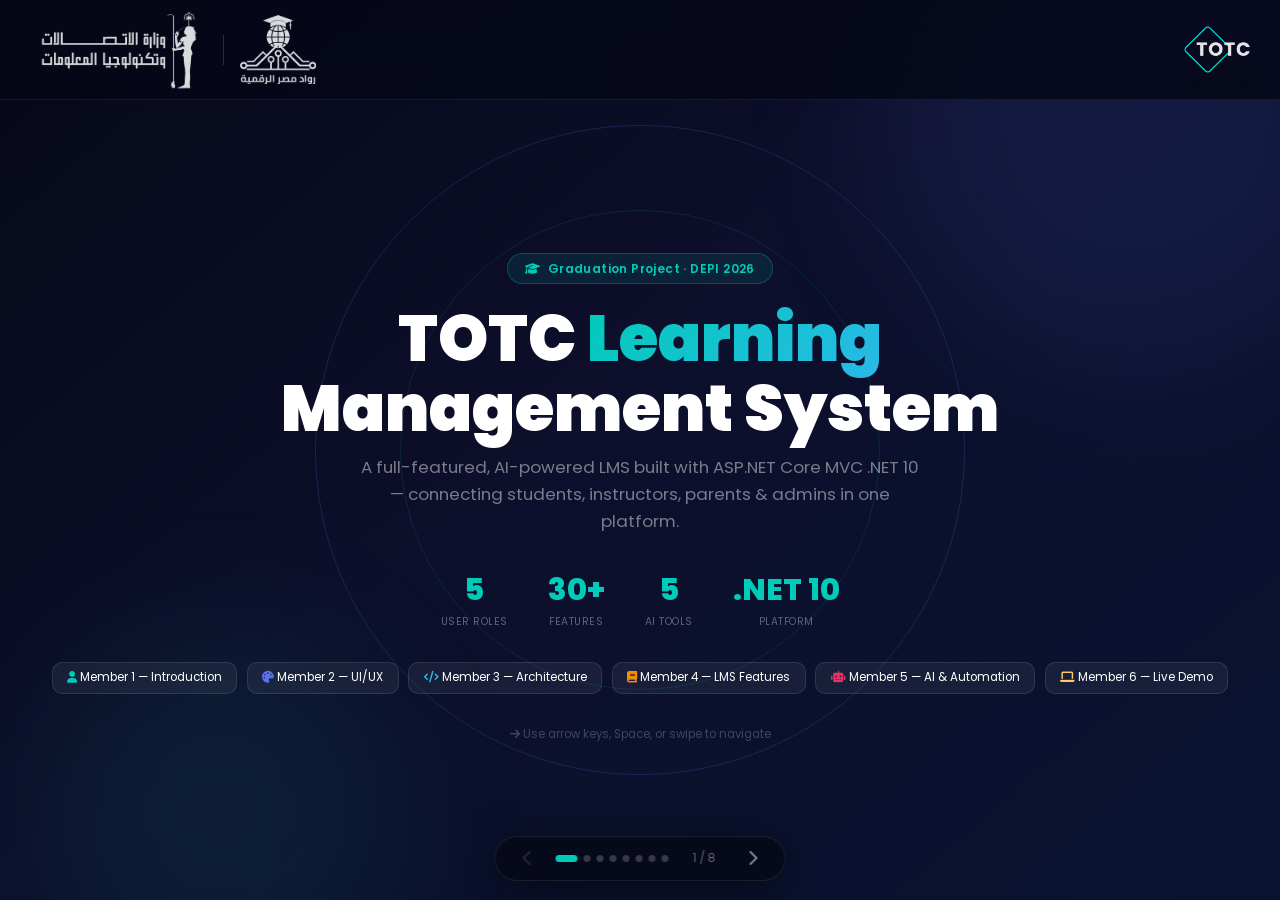
==== commit bd9adaa4: "added logos and fixed some styles" ====
--- a/index.html
+++ b/index.html
@@ -48,8 +48,8 @@
           TOTC <span class="grad">Learning</span><br>Management System
         </h1>
         <p class="cover-sub anim">
-          A full-featured, AI-powered LMS built with ASP.NET Core MVC .NET 10 —<br>
-          connecting students, instructors, parents & admins in one platform.
+          A full-featured, AI-powered LMS built with ASP.NET Core MVC .NET 10 — connecting students, instructors,
+          parents & admins in one platform.
         </p>
 
         <div class="cover-stats anim">
@@ -981,7 +981,7 @@
     </div>
 
     <!-- ══════════════ SLIDE 7 — CLOSING ═════════════════ -->
-    <div class="slide bg-close" data-label="Thank You 🎓">
+    <div class="slide bg-close" data-label="Thank You ">
       <div class="orb" style="width:500px;height:500px;background:rgba(0,203,184,.07);top:-20%;left:-10%"></div>
       <div class="orb" style="width:380px;height:380px;background:rgba(225,52,104,.05);bottom:-10%;right:-5%"></div>
       <div class="pulse-ring" style="width:600px;height:600px;animation-delay:0s"></div>
@@ -989,8 +989,8 @@
       </div>
 
       <div class="cover-content">
-        <div class="cover-badge anim"><i class="fas fa-heart" style="color:var(--pink)"></i> Built with passion</div>
-        <h1 class="cover-title anim">Thank You <span class="grad">🎓</span></h1>
+        <!-- <div class="cover-badge anim"><i class="fas fa-heart" style="color:var(--pink)"></i> Built with passion</div> -->
+        <h1 class="cover-title anim">Thank You <span class="grad"></span></h1>
         <p class="cover-sub anim">
           TOTC LMS — A complete, AI-powered Learning Management System<br>
           built as a graduation project for <strong style="color:var(--secondary)">DEPI 2026</strong>
@@ -1015,7 +1015,7 @@
           </div>
         </div>
 
-        <div class="team-grid anim" style="max-width:680px;margin:1rem auto">
+        <div class="team-grid anim" style="margin:1rem auto">
           <span
             style="background:rgba(255,255,255,.06);border:1px solid rgba(255,255,255,.09);border-radius:8px;padding:.28rem .75rem;font-size:.68rem">ASP.NET
             Core MVC .NET 10</span>
@@ -1053,6 +1053,22 @@
   <!-- ═══════════════════════════════════════════════════
      NAVIGATION BAR
 ═══════════════════════════════════════════════════ -->
+
+  <!-- ═══════════════════════════════════════════════════
+     LOGO BAR — fixed top, all slides
+═══════════════════════════════════════════════════ -->
+  <header id="logo-bar">
+    <!-- Left: Ministry + DEPI -->
+    <div class="logo-left">
+      <img src="/images/ministry logo.png" alt="Ministry of Communications" class="logo-ministry" />
+      <div class="logo-divider"></div>
+      <img src="/images/depi logo.png" alt="DEPI - Digital Egypt Pioneers Initiative" class="logo-depi" />
+    </div>
+    <!-- Right: TOTC -->
+    <div class="logo-right">
+      <img src="/images/logo_white.png" alt="TOTC LMS" class="logo-totc" />
+    </div>
+  </header>
   <nav id="pres-nav" aria-label="Slide navigation">
     <button class="pnav-btn" id="btn-prev" aria-label="Previous slide" disabled>
       <i class="fas fa-chevron-left"></i>
--- a/styles.css
+++ b/styles.css
@@ -112,6 +112,7 @@
   gap: 1rem;
   padding-bottom: .9rem;
   margin-bottom: 1.1rem;
+  margin-top: 7rem;
   border-bottom: 1px solid rgba(255,255,255,.06);
   flex-shrink: 0;
 }
@@ -365,6 +366,7 @@
   color: var(--secondary);
   letter-spacing: .4px;
   margin-bottom: 1.2rem;
+  margin-top: 7rem;
 }
 .cover-title {
   font-size: clamp(2.2rem, 5vw, 4rem);
@@ -398,7 +400,7 @@
   display: flex; flex-wrap: wrap;
   justify-content: center;
   gap: .6rem;
-  max-width: 720px;
+  /* max-width: 720px; */
 }
 .team-pill {
   background: rgba(255,255,255,.06);
@@ -568,4 +570,88 @@
 /* projector-friendly high-contrast mode */
 @media (min-width: 1400px) {
   html { font-size: 17px; }
+}
+
+/* ═══════════════════════════════════════════════════
+   LOGO BAR — fixed top strip
+═══════════════════════════════════════════════════ */
+#logo-bar {
+  position: fixed;
+  top: 0; left: 0; right: 0;
+  z-index: 9998;
+  height: 100px;
+  display: flex;
+  align-items: center;
+  justify-content: space-between;
+  padding: 0 1.8rem;
+  background: rgba(6, 8, 24, 0.82);
+  backdrop-filter: blur(16px);
+  -webkit-backdrop-filter: blur(16px);
+  border-bottom: 1px solid rgba(255,255,255,.07);
+}
+
+/* Left group: Ministry + divider + DEPI */
+.logo-left {
+  display: flex;
+  align-items: center;
+  gap: 1rem;
+}
+
+.logo-ministry {
+  height: 100px;
+  width: auto;
+  object-fit: contain;
+  /* ministry logo has black bg — invert so it works on dark bar */
+  filter: brightness(0) invert(1);
+  opacity: .85;
+  transition: opacity .2s;
+}
+.logo-ministry:hover { opacity: 1; }
+
+.logo-divider {
+  width: 1px;
+  height: 30px;
+  background: rgba(255,255,255,.15);
+  flex-shrink: 0;
+}
+
+.logo-depi {
+  height: 70px;
+  width: auto;
+  object-fit: contain;
+  /* DEPI logo has black bg — invert */
+  filter: brightness(0) invert(1);
+  opacity: .85;
+  transition: opacity .2s;
+}
+.logo-depi:hover { opacity: 1; }
+
+/* Right: TOTC logo */
+.logo-right { display: flex; align-items: center; }
+.logo-totc {
+  height: 50px;
+  width: auto;
+  object-fit: contain;
+  opacity: .9;
+  transition: opacity .2s;
+}
+.logo-totc:hover { opacity: 1; }
+
+/* Push slide content down so it doesn't hide under logo bar */
+.slide-inner { padding-top: 1rem; }
+.cover-content { padding-top: 4rem; }
+
+/* Hint & slide-label: move down */
+#slide-label { top: 68px; }
+#key-hint    { top: 68px; }
+
+/* ── Responsive logo bar ── */
+@media (max-width: 640px) {
+  #logo-bar { height: 100px; padding: 1rem; }
+  .logo-ministry { height: 26px; }
+  .logo-depi     { height: 30px; }
+  .logo-totc     { height: 22px; }
+  .logo-divider  { height: 22px; }
+  #slide-label   { top: 58px; }
+  #key-hint      { top: 58px; }
 }
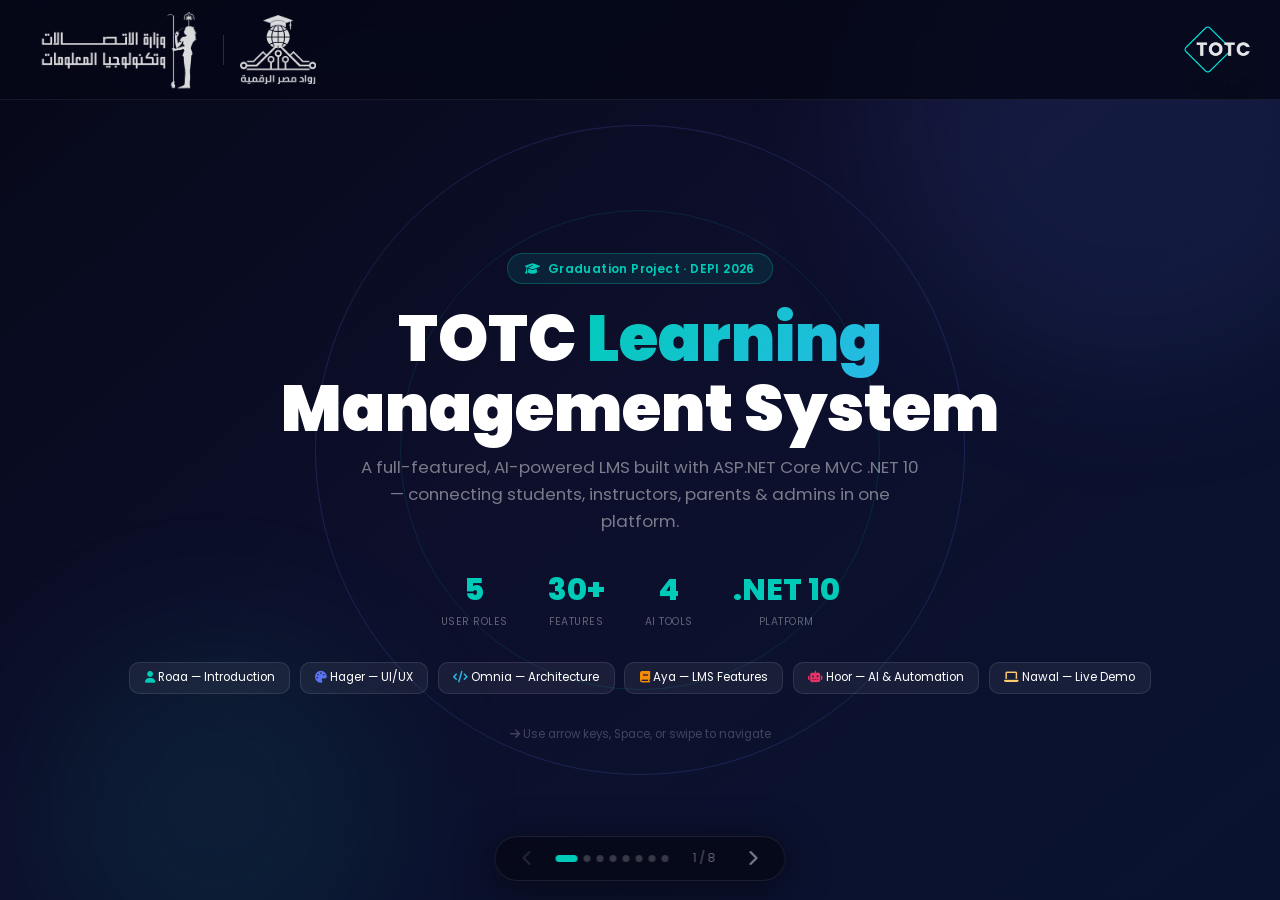
==== commit f6d87faf: "added presenters names" ====
--- a/index.html
+++ b/index.html
@@ -62,7 +62,7 @@
             <div class="cstat-lbl">Features</div>
           </div>
           <div class="cstat">
-            <div class="cstat-num" data-count="5" data-suffix="">5</div>
+            <div class="cstat-num" data-count="4" data-suffix="">4</div>
             <div class="cstat-lbl">AI Tools</div>
           </div>
           <div class="cstat">
@@ -72,12 +72,12 @@
         </div>
 
         <div class="team-grid anim">
-          <div class="team-pill"><i class="fas fa-user c-sec"></i> Member 1 — Introduction</div>
-          <div class="team-pill"><i class="fas fa-palette c-pur"></i> Member 2 — UI/UX</div>
-          <div class="team-pill"><i class="fas fa-code c-blu"></i> Member 3 — Architecture</div>
-          <div class="team-pill"><i class="fas fa-book c-ora"></i> Member 4 — LMS Features</div>
-          <div class="team-pill"><i class="fas fa-robot c-pink"></i> Member 5 — AI &amp; Automation</div>
-          <div class="team-pill"><i class="fas fa-laptop c-yel"></i> Member 6 — Live Demo</div>
+          <div class="team-pill"><i class="fas fa-user c-sec"></i> Roaa — Introduction</div>
+          <div class="team-pill"><i class="fas fa-palette c-pur"></i> Hager — UI/UX</div>
+          <div class="team-pill"><i class="fas fa-code c-blu"></i> Omnia — Architecture</div>
+          <div class="team-pill"><i class="fas fa-book c-ora"></i> Aya — LMS Features</div>
+          <div class="team-pill"><i class="fas fa-robot c-pink"></i> Hoor — AI &amp; Automation</div>
+          <div class="team-pill"><i class="fas fa-laptop c-yel"></i> Nawal — Live Demo</div>
         </div>
 
         <p class="anim" style="margin-top:2rem;font-size:.72rem;color:rgba(255,255,255,.22)">
@@ -97,7 +97,7 @@
             <div class="slide-title">Introduction &amp; Project Idea</div>
             <div class="slide-sub">Problem Statement · Goals · System Roles</div>
           </div>
-          <div class="presenter-chip">Presenter: <span>Team Member 1</span></div>
+          <div class="presenter-chip">Presenter: <span>Roaa</span></div>
         </div>
 
         <div class="g31 anim">
@@ -216,7 +216,7 @@
             <div class="slide-title">Frontend &amp; UI/UX</div>
             <div class="slide-sub">Design System · Components · Responsive · Animations</div>
           </div>
-          <div class="presenter-chip">Presenter: <span>Team Member 2</span></div>
+          <div class="presenter-chip">Presenter: <span>Hager Alaa</span></div>
         </div>
 
         <div class="g3 anim">
@@ -425,7 +425,7 @@
             <div class="slide-title">Backend &amp; MVC Architecture</div>
             <div class="slide-sub">ASP.NET Core · Areas · Repositories · Auth</div>
           </div>
-          <div class="presenter-chip">Presenter: <span>Team Member 3</span></div>
+          <div class="presenter-chip">Presenter: <span>Omnia Ragab</span></div>
         </div>
 
         <div class="g3 anim">
@@ -595,7 +595,7 @@
             <div class="slide-title">Core LMS Features</div>
             <div class="slide-sub">Courses · Exams · Assignments · Tickets · Notifications · Parent Monitoring</div>
           </div>
-          <div class="presenter-chip">Presenter: <span>Team Member 4</span></div>
+          <div class="presenter-chip">Presenter: <span>Aya</span></div>
         </div>
 
         <div class="g21 anim">
@@ -735,7 +735,7 @@
             <div class="slide-title">AI Features &amp; Automations</div>
             <div class="slide-sub">GPT-4o-mini · Mistral AI · n8n · MongoDB</div>
           </div>
-          <div class="presenter-chip">Presenter: <span>Team Member 5</span></div>
+          <div class="presenter-chip">Presenter: <span>Hoor Magdy</span></div>
         </div>
 
         <div class="g3 anim">
@@ -868,7 +868,7 @@
             <div class="slide-title">Live Demo &amp; Testing</div>
             <div class="slide-sub">Authentication · Workflows · AI · Real-time Notifications</div>
           </div>
-          <div class="presenter-chip">Presenter: <span>Team Member 6</span></div>
+          <div class="presenter-chip">Presenter: <span>Nawal Mohamed</span></div>
         </div>
 
         <div class="g2 anim">
@@ -921,8 +921,7 @@
                 generates<br>
                 <i class="fas fa-circle c-ora me-1" style="font-size:.45rem"></i> Parent report → AI plain-language
                 analysis<br>
-                <i class="fas fa-circle c-ora me-1" style="font-size:.45rem"></i> Forgot Password → email with temp
-                password
+                <i class="fas fa-circle c-ora me-1" style="font-size:.45rem"></i> Student Chatbot
               </div>
             </div>
           </div>
@@ -1006,7 +1005,7 @@
             <div class="stat-lbl">Features</div>
           </div>
           <div class="stat-card">
-            <div class="stat-num c-blu">5</div>
+            <div class="stat-num c-blu">4</div>
             <div class="stat-lbl">AI Tools</div>
           </div>
           <div class="stat-card">
@@ -1043,7 +1042,10 @@
         </div>
 
         <div class="anim" style="margin-top:1.5rem;color:rgba(255,255,255,.25);font-size:.72rem">
-          <i class="fab fa-github me-1"></i> github.com/nawal-ali/DEPI_GP_LMS
+          <a style="color:rgba(255,255,255,.25)" href="https://github.com/nawal-ali/DEPI_GP_LMS" target="_blank"
+            rel="noopener noreferrer">
+            <i class="fab fa-github me-1"></i> github.com/nawal-ali/DEPI_GP_LMS
+          </a>
         </div>
       </div>
     </div>
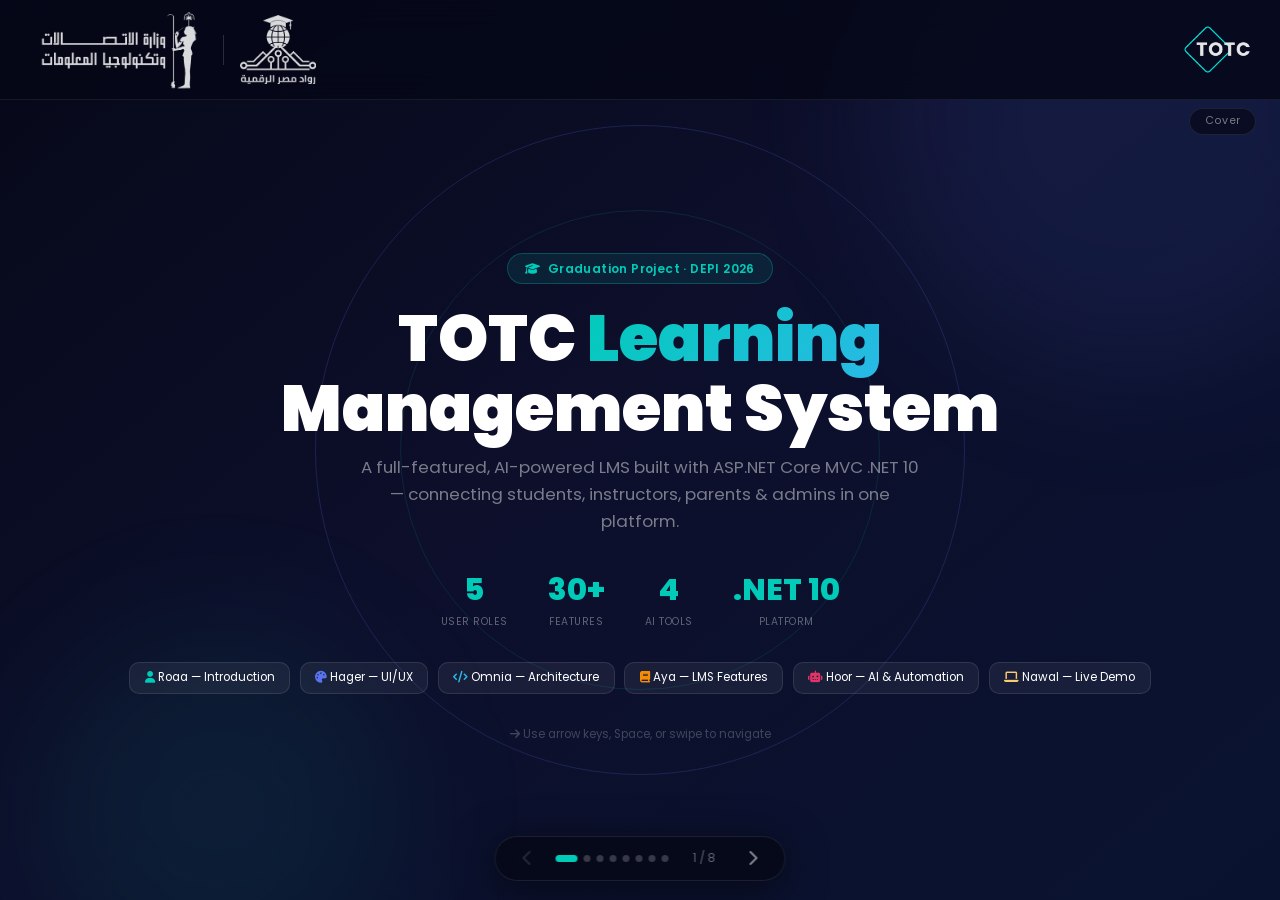
==== commit bffa3d33: "fixed frontend slide responsive bug" ====
--- a/index.html
+++ b/index.html
@@ -312,7 +312,7 @@
           </div>
 
           <!-- Dashboard mockup -->
-          <div class="card" style="grid-column:1/3">
+          <div class="card" style="grid-column:1/-1">
             <div class="card-title" style="margin-bottom:.7rem"><i class="fas fa-desktop c-ora me-1"></i> Dashboard
               Design System</div>
             <div style="display:flex;gap:1rem;align-items:flex-start;flex-wrap:wrap">
--- a/styles.css
+++ b/styles.css
@@ -552,10 +552,12 @@
   .g4  { grid-template-columns: 1fr 1fr; }
   .g31, .g21 { grid-template-columns: 1fr; }
   .slide-num  { font-size: 1.8rem; }
+  .slide-header { gap: .6rem; }
   .cover-title { font-size: 2rem; }
   .cover-stats { gap: 1.5rem; }
   .flow-row    { gap: .3rem; }
   .flow-node   { font-size: .65rem; padding: .25rem .55rem; }
+  .code-block  { font-size: .65rem; }
   #pres-nav    { padding: .4rem .9rem; gap: .6rem; }
   .dot         { width: 6px; height: 6px; }
   .dot.active  { width: 16px; }
@@ -565,6 +567,19 @@
   .g4 { grid-template-columns: 1fr 1fr; }
   .presenter-chip { display: none; }
   #key-hint { display: none; }
+  .slide-num  { font-size: 1.5rem; }
+  .slide-title { font-size: 1rem; }
+  .cover-title { font-size: 1.7rem; }
+  .cover-stats { gap: 1rem; }
+  .cstat-num   { font-size: 1.5rem; }
+  .flow-row    { flex-wrap: wrap; }
+  .flow-node   { font-size: .62rem; }
+  .card        { padding: .75rem .85rem; }
+  .card-title  { font-size: .8rem; }
+  .card-text   { font-size: .68rem; }
+  #pres-nav    { padding: .35rem .7rem; gap: .45rem; bottom: .8rem; }
+  .pnav-btn    { padding: .25rem .4rem; font-size: .9rem; }
+  #slide-counter { font-size: .65rem; min-width: 34px; }
 }
 
 /* projector-friendly high-contrast mode */
@@ -641,17 +656,55 @@
 .slide-inner { padding-top: 1rem; }
 .cover-content { padding-top: 4rem; }
 
-/* Hint & slide-label: move down */
-#slide-label { top: 68px; }
-#key-hint    { top: 68px; }
+/* Hint & slide-label: move down below the 100px logo bar */
+#slide-label { top: 108px; }
+#key-hint    { top: 108px; }
 
 /* ── Responsive logo bar ── */
 @media (max-width: 640px) {
-  #logo-bar { height: 100px; padding: 1rem; }
+  #logo-bar      { height: 64px; padding: 0 1rem; }
   .logo-ministry { height: 26px; }
   .logo-depi     { height: 30px; }
   .logo-totc     { height: 22px; }
   .logo-divider  { height: 22px; }
-  #slide-label   { top: 58px; }
-  #key-hint      { top: 58px; }
-}+  /* Labels sit just below the 64px bar */
+  #slide-label   { top: 72px; }
+  #key-hint      { top: 72px; }
+  /* Reduce top spacing to match smaller bar */
+  .slide-header  { margin-top: 4.5rem; }
+  .cover-badge   { margin-top: 4.5rem; }
+  .cover-content { padding-top: 0; }
+}
+/* ── Extra small screens (360px and below) ── */
+@media (max-width: 360px) {
+  html { font-size: 13px; }
+  .slide-inner { padding: .75rem .9rem 4.5rem; }
+  .slide-num   { font-size: 1.3rem; }
+  .cover-title { font-size: 1.5rem; }
+  .cover-sub   { font-size: .8rem; }
+  .team-pill   { font-size: .65rem; padding: .3rem .65rem; }
+  .g4          { grid-template-columns: 1fr 1fr; }
+  .stat-num    { font-size: 1.4rem; }
+  #pres-nav    { gap: .3rem; padding: .3rem .6rem; }
+}
+
+/* ── Prevent text overflow in flex/grid children ── */
+.slide-title-wrap, .card-title, .card-text, .tl-title, .tl-text {
+  min-width: 0;
+  overflow-wrap: break-word;
+  word-break: break-word;
+}
+
+/* ── Flow row — wrap gracefully on narrow screens ── */
+@media (max-width: 600px) {
+  .flow-row {
+    gap: .25rem;
+    row-gap: .35rem;
+  }
+  .flow-node {
+    flex-shrink: 1;
+    min-width: 0;
+    white-space: normal;
+    word-break: break-word;
+  }
+}
